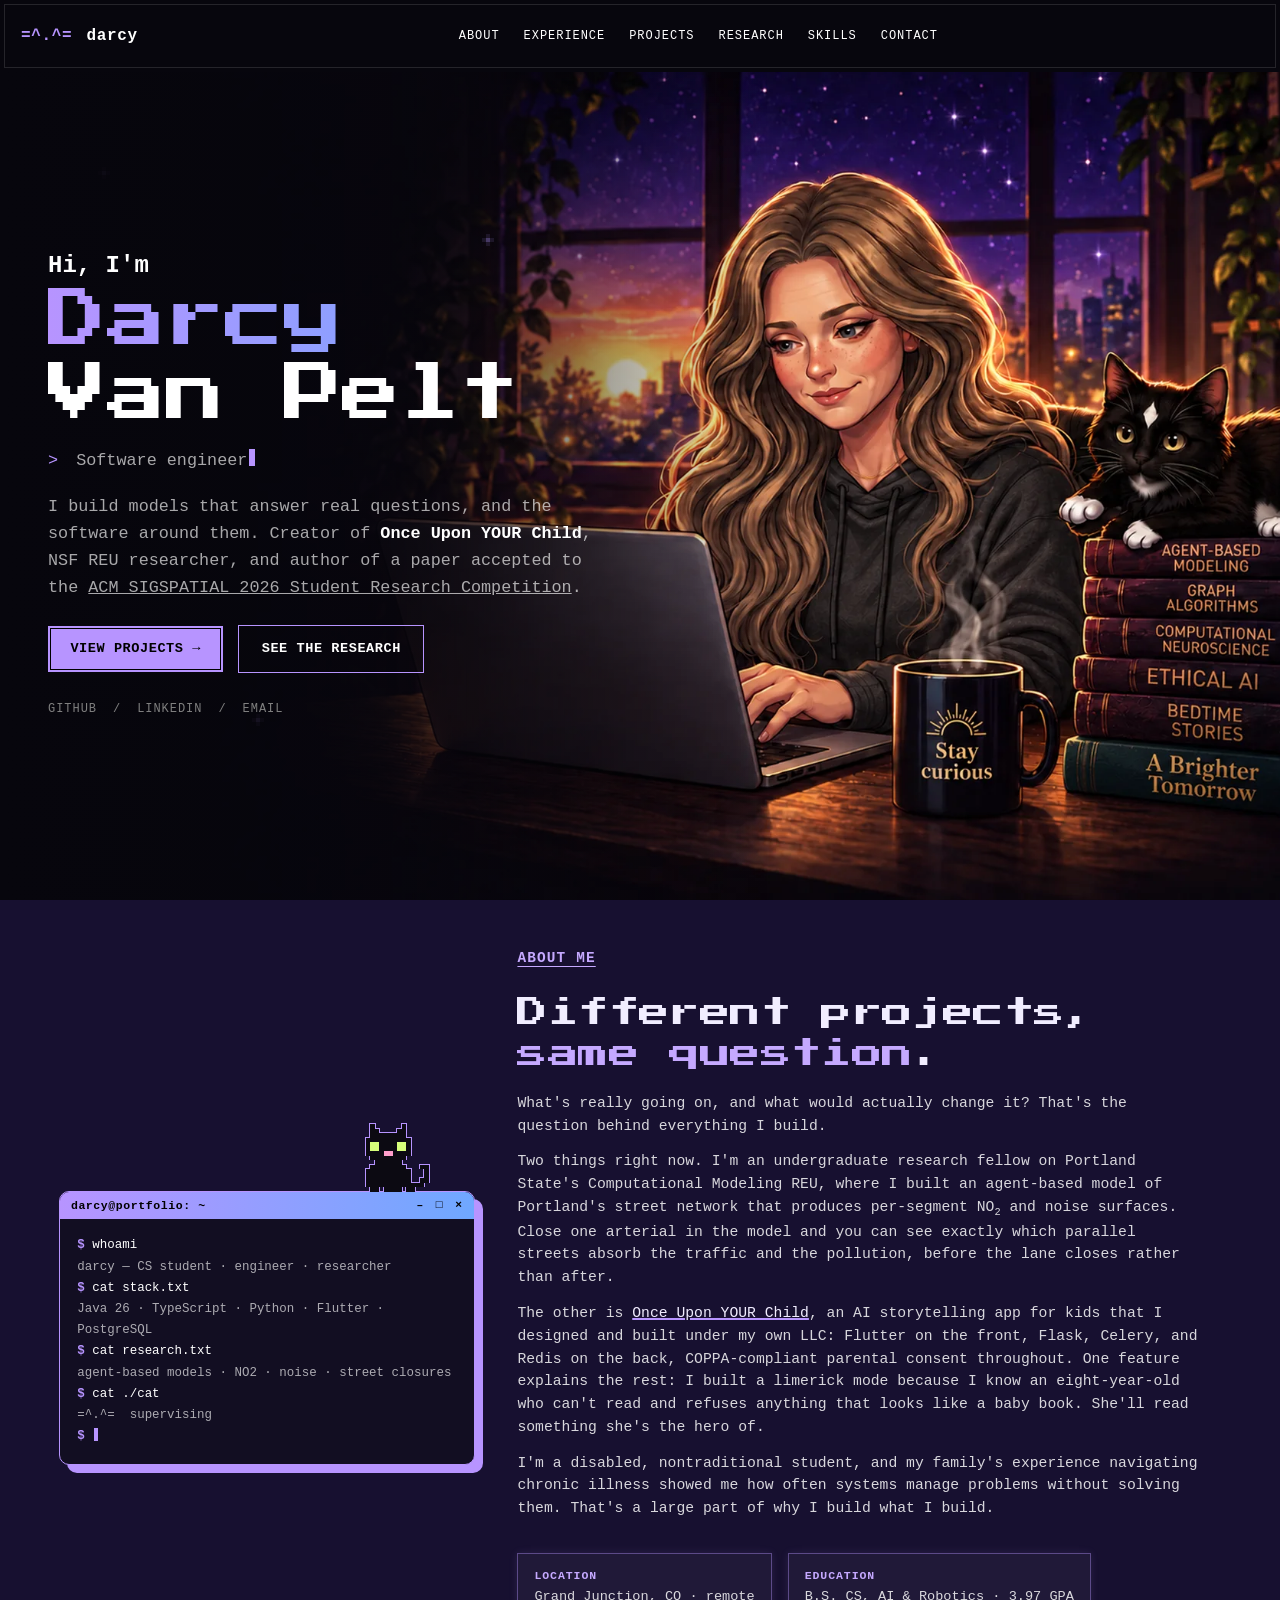
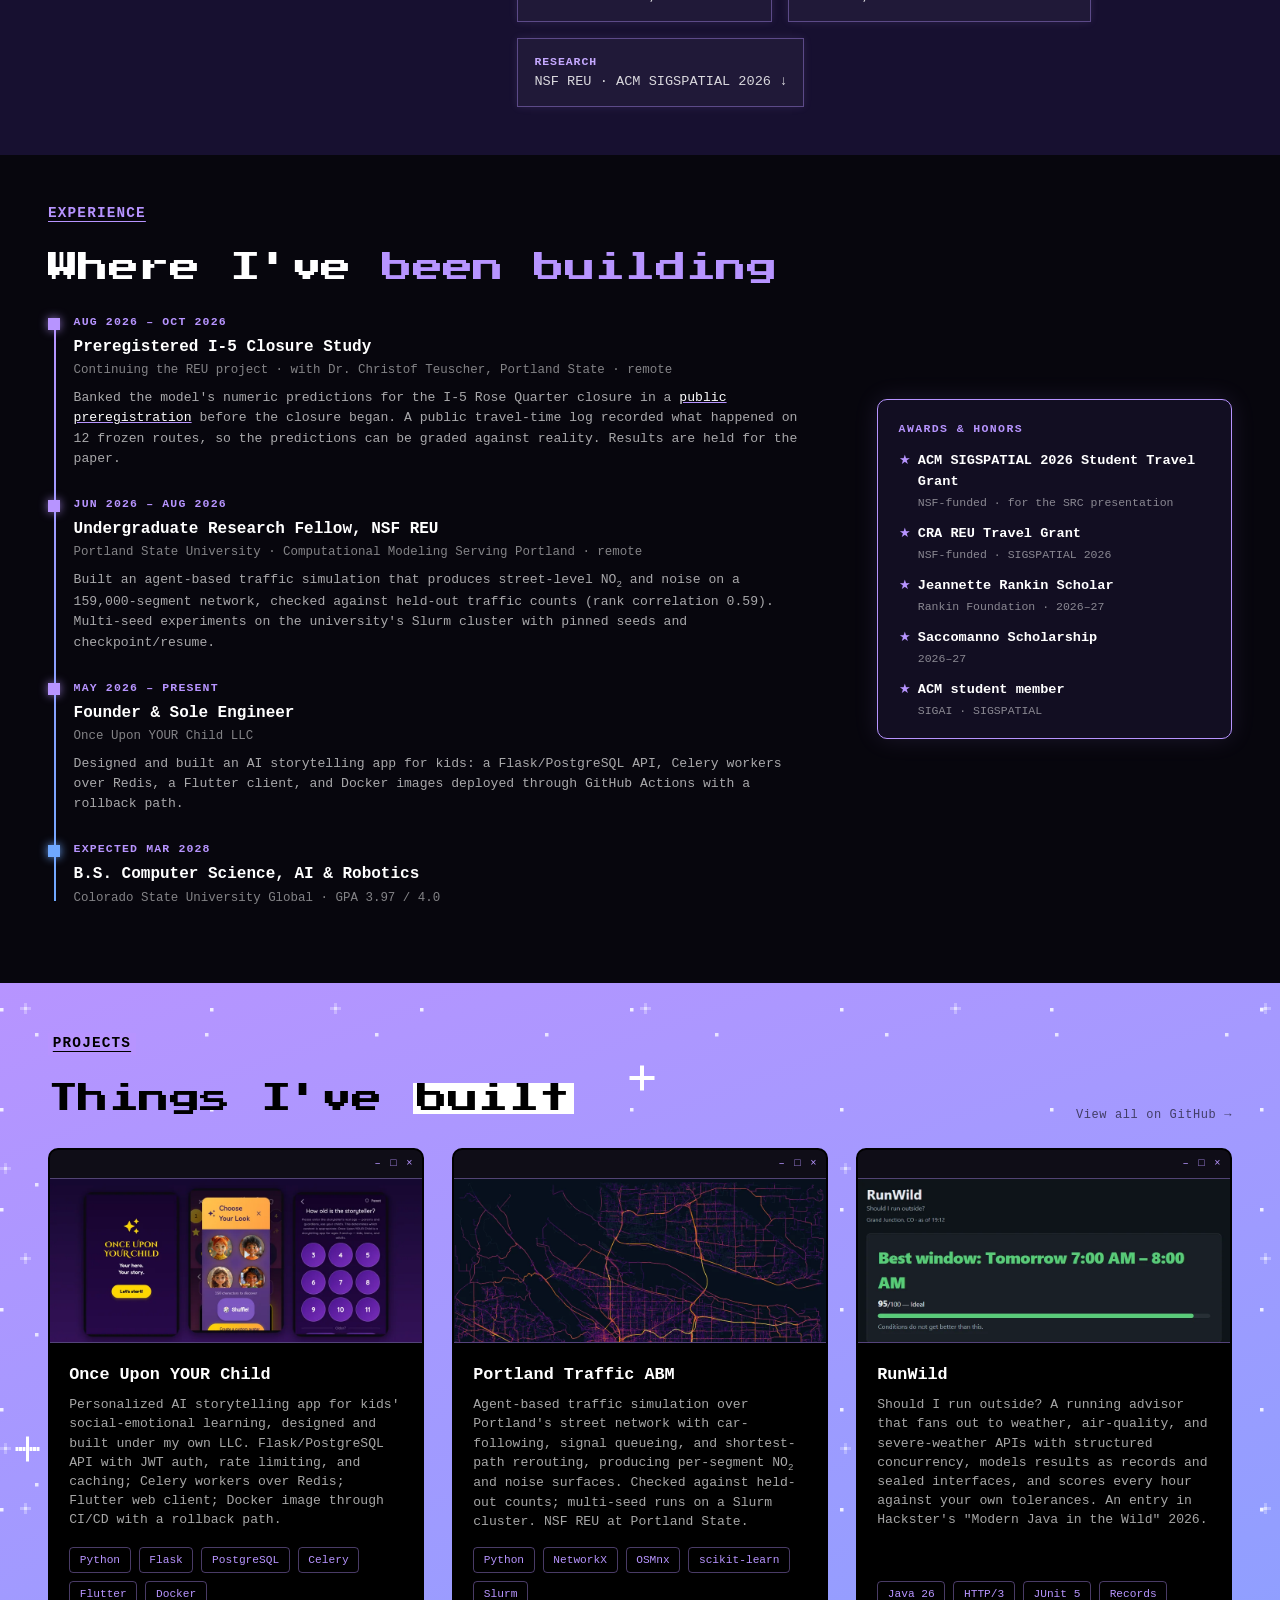
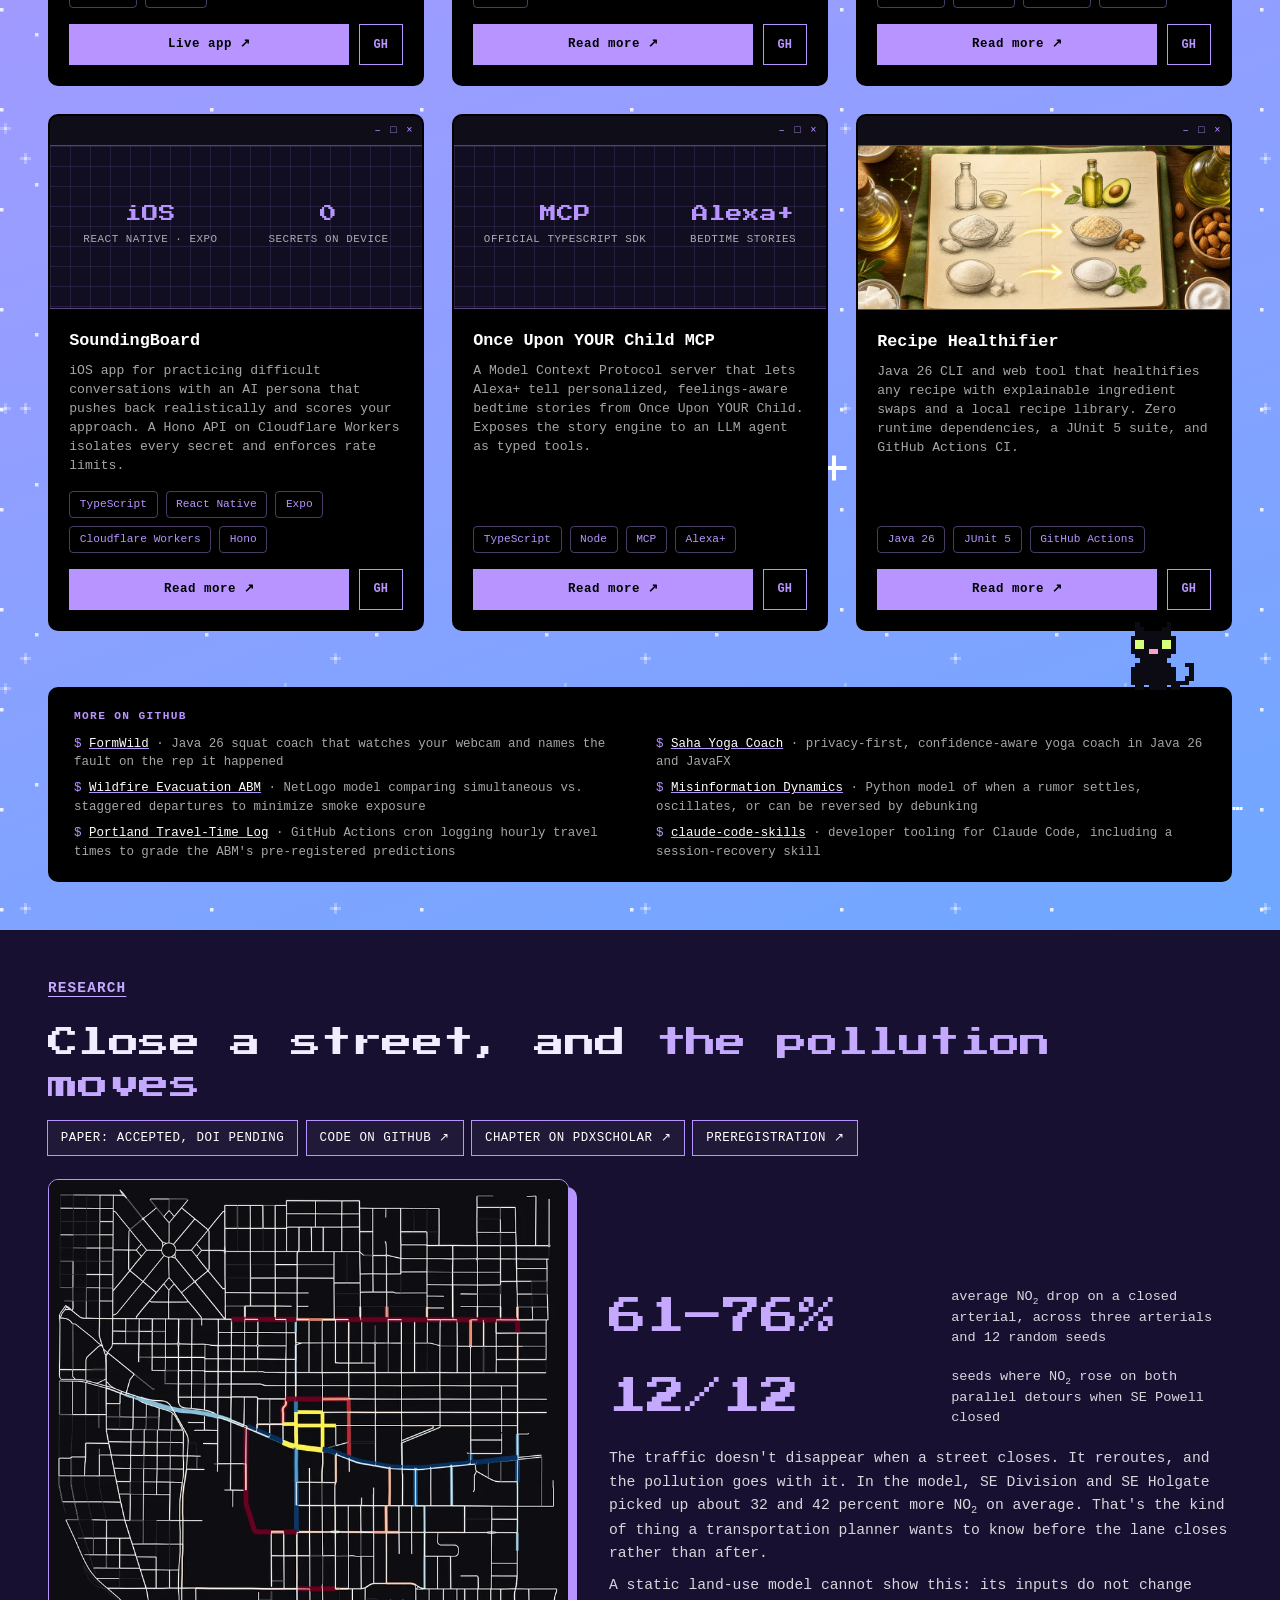
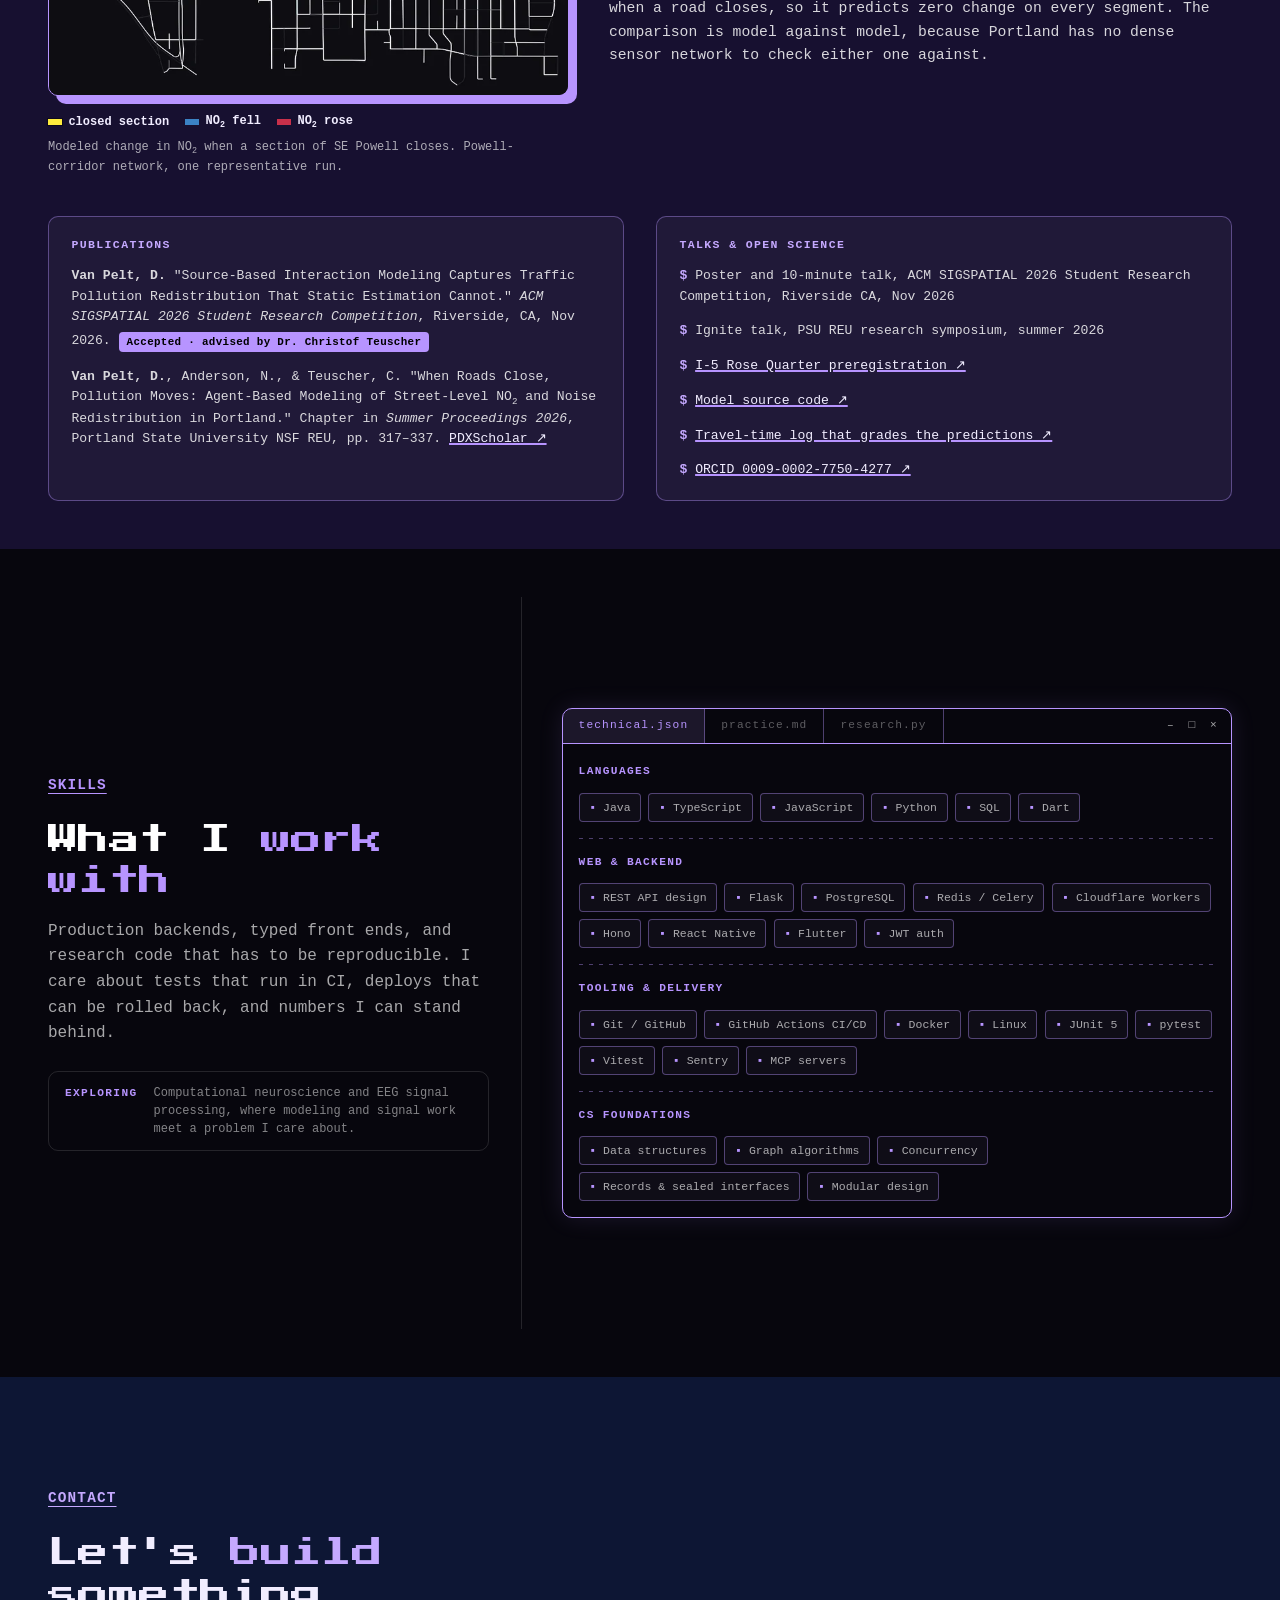
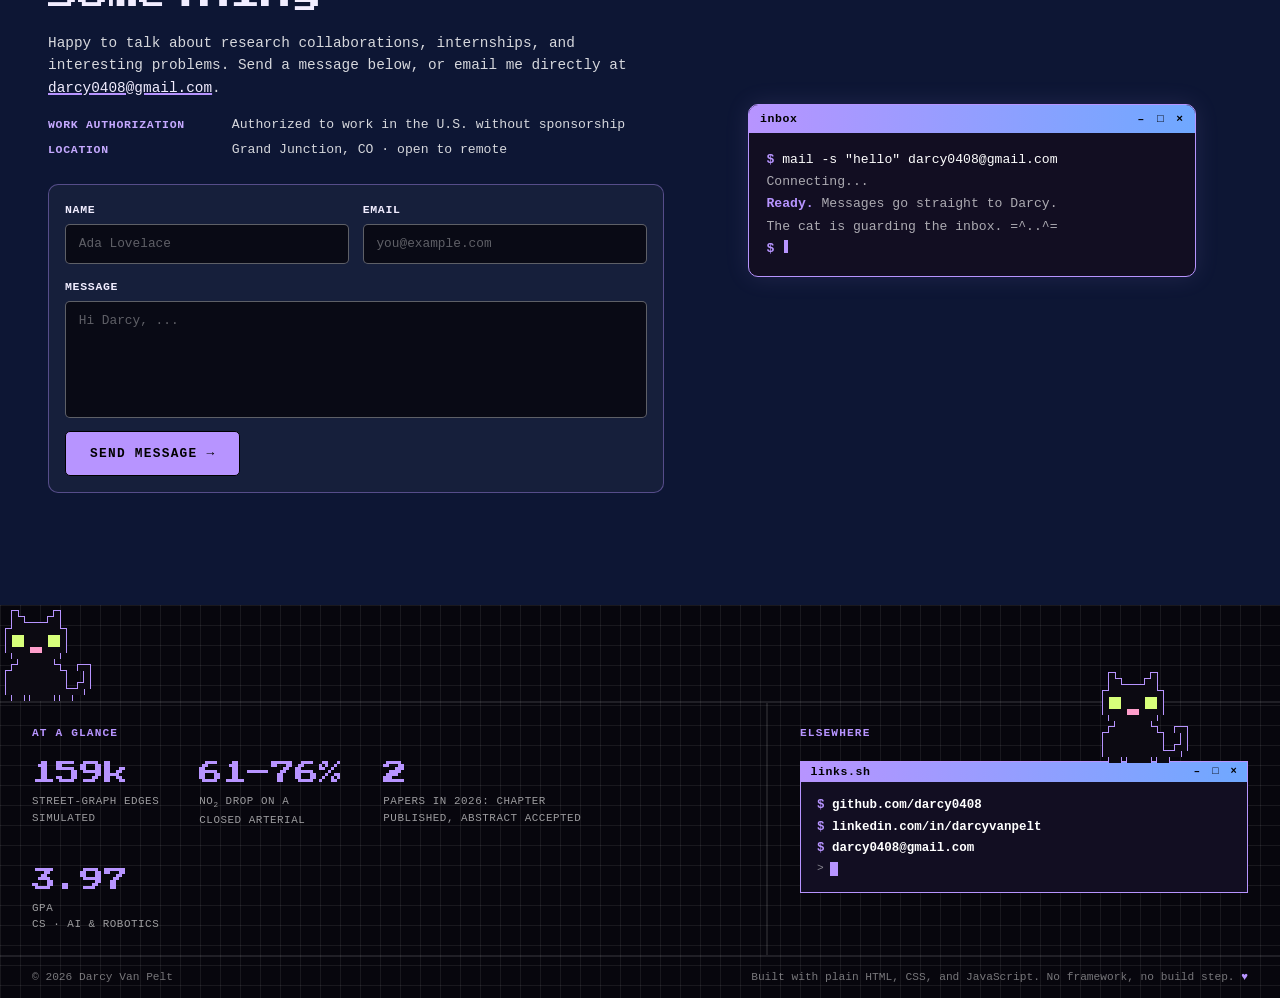
==== index.html @ a6e08e2a "Portfolio site: toned-down portfolio plus SIGSPATIAL landing page Two pages, one deploy. The main pa" ====
<!doctype html>
<html lang="en">
<head>
  <meta charset="utf-8" />
  <meta name="viewport" content="width=device-width, initial-scale=1" />
  <title>Darcy Van Pelt · Software Engineer &amp; CS Researcher</title>
  <meta name="description" content="Darcy Van Pelt, software engineer and CS researcher. Agent-based traffic modeling at Portland State, a storytelling app for kids, ACM SIGSPATIAL 2026 author. Java, TypeScript, Python." />
  <meta property="og:title" content="Darcy Van Pelt · Software Engineer &amp; CS Researcher" />
  <meta property="og:description" content="Software engineer and CS researcher. I build models that answer real questions, and the software around them." />
  <meta property="og:type" content="website" />
  <!-- Link previews need absolute URLs. Update these four URLs if the site moves off darcy0408.github.io. -->
  <meta property="og:url" content="https://darcy0408.github.io/" />
  <meta property="og:image" content="https://darcy0408.github.io/assets/og-image.jpg" />
  <meta property="og:image:width" content="1200" />
  <meta property="og:image:height" content="630" />
  <meta property="og:image:alt" content="Illustration of Darcy Van Pelt at a desk with a laptop, coffee, books and a cat, beside the text: Software engineer and CS researcher" />
  <meta name="twitter:card" content="summary_large_image" />
  <meta name="twitter:title" content="Darcy Van Pelt · Software Engineer &amp; CS Researcher" />
  <meta name="twitter:description" content="Software engineer and CS researcher. I build models that answer real questions, and the software around them." />
  <meta name="twitter:image" content="https://darcy0408.github.io/assets/og-image.jpg" />
  <!-- Reachable by link only: search engines are told not to list this page. The /sigspatial/ page is the one meant to be found. -->
  <meta name="robots" content="noindex" />
  <link rel="canonical" href="https://darcy0408.github.io/" />
  <link rel="icon" href="assets/favicon.svg" type="image/svg+xml" />
  <link rel="preconnect" href="https://fonts.googleapis.com" />
  <link rel="preconnect" href="https://fonts.gstatic.com" crossorigin />
  <link href="https://fonts.googleapis.com/css2?family=Press+Start+2P&display=swap" rel="stylesheet" />
  <link rel="stylesheet" href="styles.css?v=2026-10-18" />
</head>
<body>
  <a class="skip-link" href="#about">Skip to content</a>

  <!-- ===================== NAVBAR ===================== -->
  <header class="site-navbar">
    <div class="navbar-inner">
      <a class="navbar-logo" href="#top" aria-label="Home"><span class="logo-cat" aria-hidden="true">=^.^=</span> darcy</a>

      <nav class="navbar-links" aria-label="Primary">
        <a class="nav-link" href="#about">About</a>
        <a class="nav-link" href="#experience">Experience</a>
        <a class="nav-link" href="#projects">Projects</a>
        <a class="nav-link" href="#research">Research</a>
        <a class="nav-link" href="#skills">Skills</a>
        <a class="nav-link" href="#contact">Contact</a>
      </nav>

      <div class="resume-and-menu">
        <button class="mobile-menu-button" type="button" aria-expanded="false" aria-controls="mobile-menu" aria-label="Open menu">☰</button>
      </div>
    </div>

    <nav class="mobile-navbar-menu" id="mobile-menu" hidden aria-label="Mobile">
      <a class="mobile-nav-link" href="#about">&gt; About</a>
      <a class="mobile-nav-link" href="#experience">&gt; Experience</a>
      <a class="mobile-nav-link" href="#projects">&gt; Projects</a>
      <a class="mobile-nav-link" href="#research">&gt; Research</a>
      <a class="mobile-nav-link" href="#skills">&gt; Skills</a>
      <a class="mobile-nav-link" href="#contact">&gt; Contact</a>
    </nav>
  </header>

  <main id="top">

    <!-- ===================== HERO ===================== -->
    <section class="page-section hero-section split" id="home">
      <!-- Full-bleed desk illustration. The left third of the picture is dark on purpose: the text sits there. -->
      <picture class="hero-bg" aria-hidden="true">
        <source srcset="assets/hero-desk.webp" type="image/webp" />
        <img src="assets/hero-desk.jpg" width="1920" height="1081" fetchpriority="high" alt="" />
      </picture>
      <div class="hero-shade" aria-hidden="true"></div>
      <div class="pixel-star pixel-star--a" aria-hidden="true"></div>
      <div class="pixel-star pixel-star--b" aria-hidden="true"></div>
      <div class="pixel-star pixel-star--c" aria-hidden="true"></div>
      <div class="hero-text center-column">
        <p class="hero-eyebrow">Hi, I'm</p>
        <h1 class="hero-heading">
          <span class="hero-heading-first">Darcy</span>
          <span class="hero-heading-last">Van Pelt</span>
        </h1>
        <p class="hero-role" aria-live="polite">
          <span class="hero-role-prefix">&gt;</span>
          <span class="typed" data-words='["Software engineer","CS researcher","Java · TypeScript · Python"]'>Software engineer</span><span class="typing-cursor" aria-hidden="true"></span>
        </p>
        <p class="hero-description">
          I build models that answer real questions, and the software around them.
          Creator of <strong>Once Upon YOUR Child</strong>, NSF REU researcher, and
          author of a paper accepted to the <a href="#research">ACM SIGSPATIAL 2026 Student Research Competition</a>.
        </p>
        <div class="hero-actions">
          <a class="hero-button hero-button-primary" href="#projects">View projects →</a>
          <a class="hero-button hero-button-secondary" href="#research">See the research</a>
        </div>
        <div class="hero-socials">
          <a href="https://github.com/darcy0408" target="_blank" rel="noopener">GitHub</a>
          <span aria-hidden="true">/</span>
          <a href="https://www.linkedin.com/in/darcyvanpelt" target="_blank" rel="noopener">LinkedIn</a>
          <span aria-hidden="true">/</span>
          <a href="mailto:darcy0408@gmail.com">Email</a>
        </div>
      </div>

    </section>

    <!-- ===================== ABOUT ===================== -->
    <section class="page-section about-section split section-pad" id="about">
      <div class="about-image center-box reveal" aria-hidden="true">
        <div class="cat-perch">
          <span class="pixel-cat" data-cat></span>
          <div class="terminal about-terminal">
            <div class="terminal-titlebar"><span>darcy@portfolio: ~</span><span class="terminal-controls">– □ ×</span></div>
            <pre class="terminal-body"><span class="t-prompt">$</span> whoami
<span class="t-out">darcy — CS student · engineer · researcher</span>
<span class="t-prompt">$</span> cat stack.txt
<span class="t-out">Java 26 · TypeScript · Python · Flutter · PostgreSQL</span>
<span class="t-prompt">$</span> cat research.txt
<span class="t-out">agent-based models · NO2 · noise · street closures</span>
<span class="t-prompt">$</span> cat ./cat
<span class="t-out">=^.^=  supervising</span>
<span class="t-prompt">$</span> <span class="typing-cursor"></span></pre>
          </div>
        </div>
      </div>

      <div class="about-text center-column">
        <p class="section-label reveal">About me</p>
        <h2 class="section-heading reveal">Different projects, <span>same question</span>.</h2>
        <div class="about-description reveal">
          <p>
            What's really going on, and what would actually change it? That's the question
            behind everything I build.
          </p>
          <p>
            Two things right now. I'm an undergraduate research fellow on Portland State's
            Computational Modeling REU, where I built an agent-based model of Portland's street
            network that produces per-segment NO<sub>2</sub> and noise surfaces. Close one arterial in the
            model and you can see exactly which parallel streets absorb the traffic and the
            pollution, before the lane closes rather than after.
          </p>
          <p>
            The other is <a href="https://onceuponyourchild.app" target="_blank" rel="noopener">Once Upon YOUR Child</a>,
            an AI storytelling app for kids that I designed and built under my own LLC:
            Flutter on the front, Flask, Celery, and Redis on the back, COPPA-compliant parental
            consent throughout. One feature explains the rest: I built a limerick mode because I
            know an eight-year-old who can't read and refuses anything that looks like a baby book.
            She'll read something she's the hero of.
          </p>
          <p>
            I'm a disabled, nontraditional student, and my family's experience navigating chronic
            illness showed me how often systems manage problems without solving them. That's a
            large part of why I build what I build.
          </p>
        </div>

        <div class="about-details reveal">
          <div class="about-detail-card">
            <span>Location</span>
            <strong>Grand Junction, CO · remote</strong>
          </div>
          <div class="about-detail-card">
            <span>Education</span>
            <strong>B.S. CS, AI &amp; Robotics · 3.97 GPA</strong>
          </div>
          <a class="about-detail-card about-detail-link" href="#research">
            <span>Research</span>
            <strong>NSF REU · ACM SIGSPATIAL 2026 ↓</strong>
          </a>
        </div>
      </div>
    </section>

    <!-- ===================== EXPERIENCE ===================== -->
    <section class="page-section experience-section split section-pad" id="experience">
      <div class="experience-main">
        <p class="section-label reveal">Experience</p>
        <h2 class="section-heading reveal">Where I've <span>been building</span></h2>

        <ol class="timeline clean-list">
          <li class="timeline-item reveal">
            <p class="timeline-date">Aug 2026 – Oct 2026</p>
            <h3 class="timeline-role">Preregistered I-5 Closure Study</h3>
            <p class="timeline-org">Continuing the REU project · with Dr. Christof Teuscher, Portland State · remote</p>
            <p class="timeline-desc">
              Banked the model's numeric predictions for the I-5 Rose Quarter closure in a
              <a href="https://darcy0408.github.io/portland-traffic-abm/rosequarter/" target="_blank" rel="noopener">public preregistration</a>
              before the closure began. A public travel-time log recorded what happened on 12 frozen routes,
              so the predictions can be graded against reality. Results are held for the paper.
            </p>
          </li>
          <li class="timeline-item reveal">
            <p class="timeline-date">Jun 2026 – Aug 2026</p>
            <h3 class="timeline-role">Undergraduate Research Fellow, NSF REU</h3>
            <p class="timeline-org">Portland State University · Computational Modeling Serving Portland · remote</p>
            <p class="timeline-desc">
              Built an agent-based traffic simulation that produces street-level NO<sub>2</sub> and noise on a
              159,000-segment network, checked against held-out traffic counts (rank correlation 0.59). Multi-seed experiments on
              the university's Slurm cluster with pinned seeds and checkpoint/resume.
            </p>
          </li>
          <li class="timeline-item reveal">
            <p class="timeline-date">May 2026 – Present</p>
            <h3 class="timeline-role">Founder &amp; Sole Engineer</h3>
            <p class="timeline-org">Once Upon YOUR Child LLC</p>
            <p class="timeline-desc">
              Designed and built an AI storytelling app for kids: a Flask/PostgreSQL API, Celery workers
              over Redis, a Flutter client, and Docker images deployed through GitHub Actions with a
              rollback path.
            </p>
          </li>
          <li class="timeline-item timeline-item--edu reveal">
            <p class="timeline-date">Expected Mar 2028</p>
            <h3 class="timeline-role">B.S. Computer Science, AI &amp; Robotics</h3>
            <p class="timeline-org">Colorado State University Global · GPA 3.97 / 4.0</p>
          </li>
        </ol>
      </div>

      <aside class="experience-side">
        <div class="awards-card reveal">
          <p class="awards-label">Awards &amp; honors</p>
          <ul class="awards-list clean-list">
            <li><b>ACM SIGSPATIAL 2026 Student Travel Grant</b><span>NSF-funded · for the SRC presentation</span></li>
            <li><b>CRA REU Travel Grant</b><span>NSF-funded · SIGSPATIAL 2026</span></li>
            <li><b>Jeannette Rankin Scholar</b><span>Rankin Foundation · 2026–27</span></li>
            <li><b>Saccomanno Scholarship</b><span>2026–27</span></li>
            <li><b>ACM student member</b><span>SIGAI · SIGSPATIAL</span></li>
          </ul>
        </div>
      </aside>
    </section>

    <!-- ===================== PROJECTS ===================== -->
    <section class="page-section projects-section section-pad" id="projects">
      <div class="big-pixel-star big-pixel-star--one"></div>
      <div class="big-pixel-star big-pixel-star--two"></div>
      <div class="big-pixel-star big-pixel-star--three"></div>
      <div class="big-pixel-star big-pixel-star--four"></div>

      <div class="projects-header">
        <div>
          <p class="section-label projects-label reveal">Projects</p>
          <h2 class="section-heading reveal">Things I've <span>built</span></h2>
        </div>
        <a class="projects-view-all reveal" href="https://github.com/darcy0408?tab=repositories" target="_blank" rel="noopener">View all on GitHub →</a>
      </div>

      <div class="projects-grid">

        <article class="project-card reveal">
          <div class="project-card-window"><span>–</span><span>□</span><span>×</span></div>
          <div class="project-card-image project-card-image--shot">
            <img src="assets/projects/ouyc.webp" width="960" height="420" loading="lazy"
                 alt="Three screens from Once Upon YOUR Child: the title screen, a character picker, and an age picker" />
          </div>
          <div class="project-card-body">
            <h3 class="project-card-title">Once Upon YOUR Child</h3>
            <p class="project-card-description">
              Personalized AI storytelling app for kids' social-emotional learning, designed and built
              under my own LLC. Flask/PostgreSQL API with JWT auth, rate limiting, and caching; Celery workers over Redis;
              Flutter web client; Docker image through CI/CD with a rollback path.
            </p>
            <ul class="project-card-stack clean-list">
              <li class="project-card-pill">Python</li><li class="project-card-pill">Flask</li><li class="project-card-pill">PostgreSQL</li><li class="project-card-pill">Celery</li><li class="project-card-pill">Flutter</li><li class="project-card-pill">Docker</li>
            </ul>
            <div class="project-card-actions">
              <a class="project-card-demo" href="https://onceuponyourchild.app" target="_blank" rel="noopener">Live app ↗</a>
              <a class="project-card-github" href="https://github.com/darcy0408/once-upon-your-child" target="_blank" rel="noopener" aria-label="GH: Once Upon YOUR Child on GitHub">GH</a>
            </div>
          </div>
        </article>

        <article class="project-card reveal">
          <div class="project-card-window"><span>–</span><span>□</span><span>×</span></div>
          <div class="project-card-image project-card-image--shot">
            <img src="assets/projects/traffic-abm.webp" width="960" height="420" loading="lazy"
                 alt="Map of modeled NO2 across the Portland metro street network, brightest along freeways and arterials" />
          </div>
          <div class="project-card-body">
            <h3 class="project-card-title">Portland Traffic ABM</h3>
            <p class="project-card-description">
              Agent-based traffic simulation over Portland's street network with car-following, signal queueing, and
              shortest-path rerouting, producing per-segment NO<sub>2</sub> and noise surfaces. Checked against held-out counts;
              multi-seed runs on a Slurm cluster. NSF REU at Portland State.
            </p>
            <ul class="project-card-stack clean-list">
              <li class="project-card-pill">Python</li><li class="project-card-pill">NetworkX</li><li class="project-card-pill">OSMnx</li><li class="project-card-pill">scikit-learn</li><li class="project-card-pill">Slurm</li>
            </ul>
            <div class="project-card-actions">
              <a class="project-card-demo" href="https://github.com/darcy0408/portland-traffic-abm#readme" target="_blank" rel="noopener">Read more ↗</a>
              <a class="project-card-github" href="https://github.com/darcy0408/portland-traffic-abm" target="_blank" rel="noopener" aria-label="GH: Portland Traffic ABM on GitHub">GH</a>
            </div>
          </div>
        </article>

        <article class="project-card reveal">
          <div class="project-card-window"><span>–</span><span>□</span><span>×</span></div>
          <div class="project-card-image project-card-image--shot">
            <img src="assets/projects/runwild.webp" width="960" height="420" loading="lazy"
                 alt="RunWild dashboard recommending the best window to run tomorrow, scored 95 out of 100" />
          </div>
          <div class="project-card-body">
            <h3 class="project-card-title">RunWild</h3>
            <p class="project-card-description">
              Should I run outside? A running advisor that fans out to weather, air-quality, and severe-weather APIs
              with structured concurrency, models results as records and sealed interfaces, and scores every hour
              against your own tolerances. An entry in Hackster's "Modern Java in the Wild" 2026.
            </p>
            <ul class="project-card-stack clean-list">
              <li class="project-card-pill">Java 26</li><li class="project-card-pill">HTTP/3</li><li class="project-card-pill">JUnit 5</li><li class="project-card-pill">Records</li>
            </ul>
            <div class="project-card-actions">
              <a class="project-card-demo" href="https://github.com/darcy0408/runwild-java26#readme" target="_blank" rel="noopener">Read more ↗</a>
              <a class="project-card-github" href="https://github.com/darcy0408/runwild-java26" target="_blank" rel="noopener" aria-label="GH: RunWild on GitHub">GH</a>
            </div>
          </div>
        </article>

        <article class="project-card reveal">
          <div class="project-card-window"><span>–</span><span>□</span><span>×</span></div>
          <div class="project-card-image">
            <div class="project-stat"><b>iOS</b><span>React Native · Expo</span></div>
            <div class="project-stat"><b>0</b><span>secrets on device</span></div>
          </div>
          <div class="project-card-body">
            <h3 class="project-card-title">SoundingBoard</h3>
            <p class="project-card-description">
              iOS app for practicing difficult conversations with an AI persona that pushes back realistically and
              scores your approach. A Hono API on Cloudflare Workers isolates every secret and enforces rate limits.
            </p>
            <ul class="project-card-stack clean-list">
              <li class="project-card-pill">TypeScript</li><li class="project-card-pill">React Native</li><li class="project-card-pill">Expo</li><li class="project-card-pill">Cloudflare Workers</li><li class="project-card-pill">Hono</li>
            </ul>
            <div class="project-card-actions">
              <a class="project-card-demo" href="https://github.com/darcy0408/soundingboard#readme" target="_blank" rel="noopener">Read more ↗</a>
              <a class="project-card-github" href="https://github.com/darcy0408/soundingboard" target="_blank" rel="noopener" aria-label="GH: SoundingBoard on GitHub">GH</a>
            </div>
          </div>
        </article>

        <article class="project-card reveal">
          <div class="project-card-window"><span>–</span><span>□</span><span>×</span></div>
          <div class="project-card-image">
            <div class="project-stat"><b>MCP</b><span>official TypeScript SDK</span></div>
            <div class="project-stat"><b>Alexa+</b><span>bedtime stories</span></div>
          </div>
          <div class="project-card-body">
            <h3 class="project-card-title">Once Upon YOUR Child MCP</h3>
            <p class="project-card-description">
              A Model Context Protocol server that lets Alexa+ tell personalized, feelings-aware bedtime stories
              from Once Upon YOUR Child. Exposes the story engine to an LLM agent as typed tools.
            </p>
            <ul class="project-card-stack clean-list">
              <li class="project-card-pill">TypeScript</li><li class="project-card-pill">Node</li><li class="project-card-pill">MCP</li><li class="project-card-pill">Alexa+</li>
            </ul>
            <div class="project-card-actions">
              <a class="project-card-demo" href="https://github.com/darcy0408/once-upon-your-child-mcp#readme" target="_blank" rel="noopener">Read more ↗</a>
              <a class="project-card-github" href="https://github.com/darcy0408/once-upon-your-child-mcp" target="_blank" rel="noopener" aria-label="GH: Once Upon YOUR Child MCP on GitHub">GH</a>
            </div>
          </div>
        </article>

        <article class="project-card reveal">
          <div class="project-card-window"><span>–</span><span>□</span><span>×</span></div>
          <div class="project-card-image project-card-image--shot">
            <img src="assets/projects/recipe-healthifier.webp" width="960" height="420" loading="lazy"
                 alt="Illustration of a recipe notebook with arrows swapping ingredients for healthier ones" />
          </div>
          <div class="project-card-body">
            <h3 class="project-card-title">Recipe Healthifier</h3>
            <p class="project-card-description">
              Java 26 CLI and web tool that healthifies any recipe with explainable ingredient swaps and a local
              recipe library. Zero runtime dependencies, a JUnit 5 suite, and GitHub Actions CI.
            </p>
            <ul class="project-card-stack clean-list">
              <li class="project-card-pill">Java 26</li><li class="project-card-pill">JUnit 5</li><li class="project-card-pill">GitHub Actions</li>
            </ul>
            <div class="project-card-actions">
              <a class="project-card-demo" href="https://github.com/darcy0408/java-recipe-healthifier#readme" target="_blank" rel="noopener">Read more ↗</a>
              <a class="project-card-github" href="https://github.com/darcy0408/java-recipe-healthifier" target="_blank" rel="noopener" aria-label="GH: Recipe Healthifier on GitHub">GH</a>
            </div>
          </div>
        </article>

      </div>

      <div class="projects-more reveal">
        <span class="pixel-cat pixel-cat--more" data-cat aria-hidden="true"></span>
        <p class="projects-more-label">More on GitHub</p>
        <ul class="projects-more-list clean-list">
          <li><a href="https://github.com/darcy0408/formwild" target="_blank" rel="noopener">FormWild</a> · Java 26 squat coach that watches your webcam and names the fault on the rep it happened</li>
          <li><a href="https://github.com/darcy0408/saha-yoga-coach" target="_blank" rel="noopener">Saha Yoga Coach</a> · privacy-first, confidence-aware yoga coach in Java 26 and JavaFX</li>
          <li><a href="https://github.com/darcy0408/wildfire-evacuation-abm" target="_blank" rel="noopener">Wildfire Evacuation ABM</a> · NetLogo model comparing simultaneous vs. staggered departures to minimize smoke exposure</li>
          <li><a href="https://github.com/darcy0408/misinformation-dynamics-model" target="_blank" rel="noopener">Misinformation Dynamics</a> · Python model of when a rumor settles, oscillates, or can be reversed by debunking</li>
          <li><a href="https://github.com/darcy0408/portland-traveltime-log" target="_blank" rel="noopener">Portland Travel-Time Log</a> · GitHub Actions cron logging hourly travel times to grade the ABM's pre-registered predictions</li>
          <li><a href="https://github.com/darcy0408/claude-code-skills" target="_blank" rel="noopener">claude-code-skills</a> · developer tooling for Claude Code, including a session-recovery skill</li>
        </ul>
      </div>
    </section>

    <!-- ===================== RESEARCH ===================== -->
    <section class="page-section research-section section-pad" id="research">
      <p class="section-label reveal">Research</p>
      <h2 class="section-heading reveal">Close a street, and <span>the pollution moves</span></h2>
      <nav class="research-links reveal" aria-label="Research links">
        <a href="#publications">Paper: accepted, DOI pending</a>
        <a href="https://github.com/darcy0408/portland-traffic-abm" target="_blank" rel="noopener">Code on GitHub ↗</a>
        <a href="https://pdxscholar.library.pdx.edu/altreu_projects/19/" target="_blank" rel="noopener">Chapter on PDXScholar ↗</a>
        <a href="https://darcy0408.github.io/portland-traffic-abm/rosequarter/" target="_blank" rel="noopener">Preregistration ↗</a>
      </nav>

      <div class="finding split">
        <figure class="finding-figure reveal">
          <img src="assets/closure-diff.webp" width="820" height="814" loading="lazy"
               alt="Street map of southeast Portland. The closed section of SE Powell is yellow. Powell is blue where its NO2 fell. Parallel streets to the north and south are red where their NO2 rose." />
          <figcaption>
            <span class="legend"><i class="swatch swatch--closed"></i>closed section</span>
            <span class="legend"><i class="swatch swatch--down"></i><span>NO<sub>2</sub> fell</span></span>
            <span class="legend"><i class="swatch swatch--up"></i><span>NO<sub>2</sub> rose</span></span>
            <span class="finding-caption">Modeled change in NO<sub>2</sub> when a section of SE Powell closes. Powell-corridor network, one representative run.</span>
          </figcaption>
        </figure>

        <div class="finding-text">
          <p class="finding-stat reveal"><b>61–76%</b><span>average NO<sub>2</sub> drop on a closed arterial, across three arterials and 12 random seeds</span></p>
          <p class="finding-stat reveal"><b>12/12</b><span>seeds where NO<sub>2</sub> rose on both parallel detours when SE Powell closed</span></p>
          <p class="finding-body reveal">
            The traffic doesn't disappear when a street closes. It reroutes, and the pollution goes with it.
            In the model, SE Division and SE Holgate picked up about 32 and 42 percent more NO<sub>2</sub> on
            average. That's the kind of thing a transportation planner wants to know before the lane closes
            rather than after.
          </p>
          <p class="finding-body reveal">
            A static land-use model cannot show this: its inputs do not change when a road closes, so it
            predicts zero change on every segment. The comparison is model against model, because Portland
            has no dense sensor network to check either one against.
          </p>
        </div>
      </div>

      <div class="pubs split" id="publications">
        <div class="pubs-col reveal">
          <p class="pubs-label">Publications</p>
          <ol class="pubs-list clean-list">
            <li>
              <b>Van Pelt, D.</b> "Source-Based Interaction Modeling Captures Traffic Pollution Redistribution That
              Static Estimation Cannot." <i>ACM SIGSPATIAL 2026 Student Research Competition</i>, Riverside, CA,
              Nov 2026. <span class="pub-tag">Accepted · advised by Dr. Christof Teuscher</span>
            </li>
            <li>
              <b>Van Pelt, D.</b>, Anderson, N., &amp; Teuscher, C. "When Roads Close, Pollution Moves: Agent-Based
              Modeling of Street-Level NO<sub>2</sub> and Noise Redistribution in Portland." Chapter in
              <i>Summer Proceedings 2026</i>, Portland State University NSF REU, pp. 317–337.
              <a href="https://pdxscholar.library.pdx.edu/altreu_projects/19/" target="_blank" rel="noopener">PDXScholar ↗</a>
            </li>
          </ol>
        </div>
        <div class="pubs-col reveal">
          <p class="pubs-label">Talks &amp; open science</p>
          <ul class="pubs-list pubs-links clean-list">
            <li>Poster and 10-minute talk, ACM SIGSPATIAL 2026 Student Research Competition, Riverside CA, Nov 2026</li>
            <li>Ignite talk, PSU REU research symposium, summer 2026</li>
            <li><a href="https://darcy0408.github.io/portland-traffic-abm/rosequarter/" target="_blank" rel="noopener">I-5 Rose Quarter preregistration ↗</a></li>
            <li><a href="https://github.com/darcy0408/portland-traffic-abm" target="_blank" rel="noopener">Model source code ↗</a></li>
            <li><a href="https://github.com/darcy0408/portland-traveltime-log" target="_blank" rel="noopener">Travel-time log that grades the predictions ↗</a></li>
            <li><a href="https://orcid.org/0009-0002-7750-4277" target="_blank" rel="noopener">ORCID 0009-0002-7750-4277 ↗</a></li>
          </ul>
        </div>
      </div>
    </section>

    <!-- ===================== SKILLS ===================== -->
    <section class="page-section skills-section split section-pad" id="skills">
      <div class="skills-left center-column">
        <p class="section-label reveal">Skills</p>
        <h2 class="section-heading reveal">What I <span>work with</span></h2>
        <p class="skills-description reveal">
          Production backends, typed front ends, and research code that has to be reproducible.
          I care about tests that run in CI, deploys that can be rolled back, and numbers I can
          stand behind.
        </p>
        <div class="skills-exploring reveal">
          <span>Exploring</span>
          <p>Computational neuroscience and EEG signal processing, where modeling and signal work meet a problem I care about.</p>
        </div>
      </div>

      <div class="skills-right center-column">
        <div class="skills-window reveal">
          <div class="skills-window-titlebar">
            <div class="skills-window-tabs" role="tablist" aria-label="Skill categories">
              <button class="skills-tab" role="tab" id="tab-tech" aria-controls="panel-tech" aria-selected="true" data-active="true">technical.json</button>
              <button class="skills-tab" role="tab" id="tab-practice" aria-controls="panel-practice" aria-selected="false" data-active="false">practice.md</button>
              <button class="skills-tab" role="tab" id="tab-research" aria-controls="panel-research" aria-selected="false" data-active="false">research.py</button>
            </div>
            <div class="skills-window-controls" aria-hidden="true">– □ ×</div>
          </div>

          <div class="skills-window-body">
            <div class="skills-panel" id="panel-tech" role="tabpanel" aria-labelledby="tab-tech">
              <div class="skills-category">
                <p class="skills-category-label">Languages</p>
                <ul class="skills-pills clean-list">
                  <li>Java</li><li>TypeScript</li><li>JavaScript</li><li>Python</li><li>SQL</li><li>Dart</li>
                </ul>
              </div>
              <div class="skills-category">
                <p class="skills-category-label">Web &amp; backend</p>
                <ul class="skills-pills clean-list">
                  <li>REST API design</li><li>Flask</li><li>PostgreSQL</li><li>Redis / Celery</li><li>Cloudflare Workers</li><li>Hono</li><li>React Native</li><li>Flutter</li><li>JWT auth</li>
                </ul>
              </div>
              <div class="skills-category">
                <p class="skills-category-label">Tooling &amp; delivery</p>
                <ul class="skills-pills clean-list">
                  <li>Git / GitHub</li><li>GitHub Actions CI/CD</li><li>Docker</li><li>Linux</li><li>JUnit 5</li><li>pytest</li><li>Vitest</li><li>Sentry</li><li>MCP servers</li>
                </ul>
              </div>
              <div class="skills-category">
                <p class="skills-category-label">CS foundations</p>
                <ul class="skills-pills clean-list">
                  <li>Data structures</li><li>Graph algorithms</li><li>Concurrency</li><li>Records &amp; sealed interfaces</li><li>Modular design</li>
                </ul>
              </div>
            </div>

            <div class="skills-panel" id="panel-practice" role="tabpanel" aria-labelledby="tab-practice" hidden>
              <div class="skills-soft-item">
                <div class="skills-icon" aria-hidden="true">⇄</div>
                <div class="skills-soft-content">
                  <h3>Small changes, reviewed</h3>
                  <p>Every change starts as a tracked ticket, goes through a pull request, and deploys with a rollback path.</p>
                </div>
              </div>
              <div class="skills-soft-item">
                <div class="skills-icon" aria-hidden="true">✓</div>
                <div class="skills-soft-content">
                  <h3>Own reliability</h3>
                  <p>Tracing, health endpoints, queue-backlog alerts, backups to object storage, and an automated restore drill that checks row counts.</p>
                </div>
              </div>
              <div class="skills-soft-item">
                <div class="skills-icon" aria-hidden="true">◎</div>
                <div class="skills-soft-content">
                  <h3>Product, not just code</h3>
                  <p>A market-validation study, a rebrand after finding naming collisions, and copy rewritten to clear state statutes and App Store guidelines.</p>
                </div>
              </div>
              <div class="skills-soft-item">
                <div class="skills-icon" aria-hidden="true">✎</div>
                <div class="skills-soft-content">
                  <h3>Write it down</h3>
                  <p>A SIGSPATIAL paper, an REU proceedings chapter, Ignite talk at the PSU research symposium, and READMEs that explain the one rule the structure enforces.</p>
                </div>
              </div>
            </div>

            <div class="skills-panel" id="panel-research" role="tabpanel" aria-labelledby="tab-research" hidden>
              <div class="skills-category">
                <p class="skills-category-label">Modeling &amp; simulation</p>
                <ul class="skills-pills clean-list">
                  <li>Agent-based models</li><li>NetworkX / OSMnx</li><li>NetLogo</li><li>Shortest-path routing</li><li>Random walks</li>
                </ul>
              </div>
              <div class="skills-category">
                <p class="skills-category-label">Data &amp; ML</p>
                <ul class="skills-pills clean-list">
                  <li>NumPy</li><li>scikit-learn</li><li>Random forests</li><li>Feedforward nets (SGD)</li><li>Validation against held-out data</li>
                </ul>
              </div>
              <div class="skills-category">
                <p class="skills-category-label">Compute</p>
                <ul class="skills-pills clean-list">
                  <li>Slurm clusters</li><li>Checkpoint / resume</li><li>Multi-seed experiments</li><li>CI test benches</li>
                </ul>
              </div>
            </div>
          </div>
        </div>
      </div>
    </section>

    <!-- ===================== CONTACT ===================== -->
    <section class="page-section contact-section split section-pad" id="contact">
      <div class="contact-left center-column">
        <p class="section-label reveal">Contact</p>
        <h2 class="section-heading reveal">Let's <span>build</span> something</h2>
        <p class="contact-blurb reveal">
          Happy to talk about research collaborations, internships, and interesting problems.
          Send a message below, or email me directly at
          <a href="mailto:darcy0408@gmail.com">darcy0408@gmail.com</a>.
        </p>
        <ul class="contact-facts clean-list reveal">
          <li><b>Work authorization</b> Authorized to work in the U.S. without sponsorship</li>
          <li><b>Location</b> Grand Junction, CO · open to remote</li>
        </ul>

        <!-- To deliver messages to your inbox, create a free form at formspree.io and paste its endpoint
             (https://formspree.io/f/xxxxxxx) into data-endpoint. Left empty, the form opens the visitor's mail app. -->
        <form class="contact-form reveal" id="contact-form" data-endpoint="" novalidate>
          <div class="contact-field-row">
            <div class="contact-field">
              <label for="cf-name">NAME</label>
              <input id="cf-name" name="name" type="text" placeholder="Ada Lovelace" autocomplete="name" required />
            </div>
            <div class="contact-field">
              <label for="cf-email">EMAIL</label>
              <input id="cf-email" name="email" type="email" placeholder="you@example.com" autocomplete="email" required />
            </div>
          </div>
          <div class="contact-field">
            <label for="cf-message">MESSAGE</label>
            <textarea id="cf-message" name="message" rows="5" placeholder="Hi Darcy, ..." required></textarea>
          </div>
          <p class="contact-status" id="contact-status" hidden></p>
          <button class="contact-submit" type="submit">SEND MESSAGE →</button>
        </form>
      </div>

      <div class="contact-right center-box reveal" aria-hidden="true">
        <div class="terminal contact-terminal">
          <div class="terminal-titlebar"><span>inbox</span><span class="terminal-controls">– □ ×</span></div>
          <pre class="terminal-body"><span class="t-prompt">$</span> mail -s "hello" darcy0408@gmail.com
<span class="t-out">Connecting...</span>
<span class="t-ok">Ready.</span> <span class="t-out">Messages go straight to Darcy.</span>
<span class="t-out">The cat is guarding the inbox. =^..^=</span>
<span class="t-prompt">$</span> <span class="typing-cursor"></span></pre>
        </div>
      </div>
    </section>
  </main>

  <!-- ===================== FOOTER ===================== -->
  <footer class="footer-root">
    <div class="footer-grid-bg" aria-hidden="true"></div>
    <div class="cat-walk" aria-hidden="true"><span class="pixel-cat pixel-cat--walker" data-cat></span></div>
    <div class="footer-inner">
      <div class="footer-stats-col">
        <p class="footer-section-label">At a glance</p>
        <div class="footer-stats">
          <div class="footer-stat"><span class="footer-stat-value">159k</span><span class="footer-stat-label">street-graph edges
simulated</span></div>
          <div class="footer-stat"><span class="footer-stat-value">61–76%</span><span class="footer-stat-label">NO<sub>2</sub> drop on a
closed arterial</span></div>
          <div class="footer-stat"><span class="footer-stat-value">2</span><span class="footer-stat-label">papers in 2026: chapter
published, abstract accepted</span></div>
          <div class="footer-stat"><span class="footer-stat-value">3.97</span><span class="footer-stat-label">GPA
CS · AI &amp; Robotics</span></div>
        </div>
      </div>
      <div class="footer-contact-col">
        <p class="footer-section-label">Elsewhere</p>
        <div class="footer-terminal cat-perch">
          <span class="pixel-cat pixel-cat--footer" data-cat aria-hidden="true"></span>
          <div class="footer-terminal-titlebar"><span>links.sh</span><span class="footer-terminal-controls">– □ ×</span></div>
          <div class="footer-terminal-body">
            <p><span class="t-prompt">$</span> <a class="footer-terminal-cta" href="https://github.com/darcy0408" target="_blank" rel="noopener">github.com/darcy0408</a></p>
            <p><span class="t-prompt">$</span> <a class="footer-terminal-cta" href="https://www.linkedin.com/in/darcyvanpelt" target="_blank" rel="noopener">linkedin.com/in/darcyvanpelt</a></p>
            <p><span class="t-prompt">$</span> <a class="footer-terminal-cta" href="mailto:darcy0408@gmail.com">darcy0408@gmail.com</a></p>
            <p class="footer-terminal-prompt"><span>&gt;</span><span class="footer-terminal-cursor"></span></p>
          </div>
        </div>
      </div>
    </div>
    <div class="footer-bottom">
      <p>© <span id="year">2026</span> Darcy Van Pelt</p>
      <p>Built with plain HTML, CSS, and JavaScript. No framework, no build step. <span class="footer-heart">♥</span></p>
    </div>
  </footer>

  <script src="script.js?v=2026-10-18" defer></script>
</body>
</html>
---- styles.css ----
/* ==========================================================================
   Darcy Van Pelt — portfolio
   Retro terminal / pixel look. One accent color drives the whole theme:
   change --primary below and everything follows.
   ========================================================================== */

:root {
  --primary: #b794ff;              /* cosmic purple (matches the portrait's eyes). Try #8fb4ff for all-blue */
  --secondary: #6fa8ff;            /* nebula blue, used in gradients */
  --primary-soft: color-mix(in srgb, var(--primary) 30%, transparent);
  --primary-faint: color-mix(in srgb, var(--primary) 12%, transparent);
  --primary-glow: color-mix(in srgb, var(--primary) 75%, transparent);
  --primary-line: color-mix(in srgb, var(--primary) 40%, transparent);
  --primary-ink: color-mix(in srgb, var(--primary) 80%, #fff);    /* lilac for labels on the tinted dark panels */
  --gradient: linear-gradient(90deg, var(--primary), var(--secondary));

  --bg: #07060d;
  --panel: #0f0d17;
  --panel-dark: #120e22;
  --text: #fff;
  --muted: #ffffffa6;
  --line: #ffffff1f;

  --about-bg: #171030;                /* deep violet panel (About, Research) */
  --contact-bg: #0d1634;              /* deep navy panel (Contact) */
  --ink: #f1edff;                     /* text on the tinted panels */
  --card: #ffffff0a;                  /* card fill on tinted panels */

  --cat-body: #0c0a12;
  --cat-eye: #d7ff7a;              /* the portrait cat's yellow-green eyes */
  --cat-nose: #ff9ecb;

  --navbar-height: 72px;
  --page-height: calc(100vh - var(--navbar-height));
  --section-pad: 3rem 3rem;
  --section-pad-mobile: 2.5rem 1rem;
  --dash: repeating-linear-gradient(to right, var(--primary-line) 0 4px, transparent 4px 10px);

  --font-body: "Courier New", Courier, monospace;
  --font-pixel: "Press Start 2P", "Courier New", Courier, monospace;
}

/* ---------- base ---------- */
* { box-sizing: border-box; }
html { scroll-behavior: smooth; font-family: var(--font-body); max-width: 100%; }
html, body { margin: 0; width: 100%; }
body { background: var(--bg); color: var(--text); overflow-x: hidden; line-height: 1.5; }
a { color: inherit; }
sub { font-size: .7em; }
.clean-list { margin: 0; padding: 0; list-style: none; }
.split { display: flex; }
.center-column { display: flex; flex-direction: column; justify-content: center; }
.center-box { display: flex; justify-content: center; align-items: center; }

.skip-link {
  position: absolute; left: -999px; top: 0; z-index: 100;
  background: var(--primary); color: #000; padding: .5rem 1rem; font-weight: 700;
}
.skip-link:focus { left: .5rem; top: .5rem; }

.page-section { width: 100%; min-height: var(--page-height); scroll-margin-top: var(--navbar-height); }
.section-pad { padding: var(--section-pad); }

.section-label {
  color: var(--primary); text-transform: uppercase; letter-spacing: .08em;
  text-decoration: underline; text-underline-offset: .25rem;
  margin: 0; font-size: .9rem; font-weight: 800;
}
.section-heading {
  font: clamp(1rem, 2.4vw, 2.6rem) / 1.35 var(--font-pixel);
  letter-spacing: -.02em; margin: 1.4rem 0 .3rem;
}
.section-heading span { color: var(--primary); }

/* ---------- reusable terminal window ---------- */
.terminal {
  border: 1px solid var(--primary); border-radius: 10px; overflow: hidden;
  background: var(--panel-dark); box-shadow: 0 0 24px var(--primary-faint);
  font-size: .82rem; line-height: 1.7; width: 100%;
}
.terminal-titlebar {
  display: flex; justify-content: space-between; align-items: center;
  background: var(--gradient); color: #000; padding: .25rem .7rem;
  font-size: .72rem; font-weight: 700; letter-spacing: .05em;
}
.terminal-controls { font-size: .7rem; word-spacing: .3rem; white-space: nowrap; }
.terminal-body { margin: 0; padding: 1rem 1.1rem; white-space: pre-wrap; color: var(--text); font-family: inherit; }
.t-prompt { color: var(--primary); font-weight: 700; }
.t-out { color: var(--muted); }
.t-ok { color: var(--primary); font-weight: 700; }

.typing-cursor {
  display: inline-block; width: .55ch; height: 1em; margin-left: 2px;
  background: var(--primary); vertical-align: -.1em;
  animation: cursor-blink .8s step-end infinite;
}
@keyframes cursor-blink { 50.01%, to { opacity: 0; } }

/* ---------- navbar ---------- */
.site-navbar {
  position: sticky; top: 0; z-index: 10; width: 100%; height: var(--navbar-height);
  background: var(--bg); padding: .25rem;
}
.navbar-inner {
  display: flex; justify-content: space-between; align-items: center;
  width: 100%; height: 100%; padding: 0 1rem; border: 1px solid var(--line);
}
.navbar-logo { color: var(--text); text-decoration: none; font-weight: 700; letter-spacing: .04em; white-space: nowrap; }
.logo-cat { color: var(--primary); margin-right: .25rem; }
.navbar-logo:hover { color: var(--primary); }
.navbar-links { display: flex; align-items: center; gap: 1.5rem; }
.nav-link {
  position: relative; color: var(--text); text-decoration: none;
  text-transform: uppercase; letter-spacing: .08em; font-size: .75rem;
}
.nav-link:hover { color: var(--primary); }
.nav-link.active { color: var(--primary); text-shadow: 0 0 8px var(--primary); }
.nav-link.active::after {
  content: ""; position: absolute; left: 0; top: calc(100% + .35rem);
  width: 100%; height: 2px; background: var(--primary); box-shadow: 0 0 8px var(--primary);
}
.resume-and-menu { display: flex; align-items: center; gap: .4rem; }
.resume-button {
  background: var(--primary); color: #000; border: 0; cursor: pointer;
  text-transform: uppercase; font-family: inherit; font-size: .8rem; font-weight: 700;
  padding: .5rem 1.5rem;
}
.resume-button:hover { box-shadow: 0 0 8px var(--primary); }
.mobile-menu-button { display: none; }
.mobile-navbar-menu { display: none; }
.mobile-navbar-menu[hidden] { display: none; }

/* ---------- hero ---------- */
.hero-section { position: relative; overflow: hidden; background: var(--bg); color: var(--text); min-height: min(92vh, 56.3vw); }
/* the illustration fills the section; its subject sits right of centre so the dark left side stays free for text */
.hero-bg { position: absolute; inset: 0; z-index: 0; display: block; }
.hero-bg img { width: 100%; height: 100%; object-fit: cover; object-position: 64% center; display: block; }
.js .hero-bg img { animation: hero-drift 24s ease-in-out infinite alternate; transform-origin: 70% 60%; }
@keyframes hero-drift { from { transform: scale(1); } to { transform: scale(1.04); } }
/* soft fade from the page background into the picture so the headline always has contrast */
.hero-shade {
  position: absolute; inset: 0; z-index: 1;
  background: linear-gradient(90deg, var(--bg) 0%, color-mix(in srgb, var(--bg) 88%, transparent) 30%, color-mix(in srgb, var(--bg) 40%, transparent) 46%, transparent 60%);
}
.hero-text { position: relative; z-index: 2; width: min(50%, 42rem); min-height: var(--page-height); padding: 2rem 2rem 2rem 3rem; }
.hero-eyebrow { margin: 0; font-size: 1.5rem; font-weight: 600; line-height: 1; }
.hero-heading { margin: 0; font: 400 clamp(2.25rem, 5vw, 4.5rem) / 1.15 var(--font-pixel); }
.hero-heading span { display: block; transform: scaleX(.92); transform-origin: 0; }
.hero-heading-first {
  margin-top: .4rem; color: var(--primary);
  background: var(--gradient); -webkit-background-clip: text; background-clip: text; -webkit-text-fill-color: transparent;
}
.hero-heading-last { color: var(--text); }
.hero-role { margin: 1rem 0 0; font-size: 1.05rem; color: var(--muted); min-height: 1.6em; }
.hero-role-prefix { color: var(--primary); margin-right: .5rem; }
.hero-description { max-width: 34rem; margin: 1.25rem 0 1rem; font-size: 1.05rem; line-height: 1.6; color: var(--muted); }
.hero-description strong { color: var(--text); }
.hero-actions { display: flex; flex-wrap: wrap; gap: 1rem; margin-top: .5rem; }
.hero-button {
  display: inline-flex; justify-content: center; align-items: center; gap: .5rem;
  min-width: 10rem; padding: .8rem 1.4rem; font-size: .85rem; text-decoration: none;
  text-transform: uppercase; letter-spacing: .04em; font-weight: 700;
}
.hero-button-primary { background: var(--primary); color: #000; outline: 1px solid #000; outline-offset: -3px; }
.hero-button-secondary { color: var(--text); outline: 1px solid var(--primary); }
.hero-button:hover { box-shadow: 0 0 10px var(--primary-glow); }
.hero-socials {
  display: flex; align-items: center; gap: 1rem; margin-top: 1.75rem;
  color: gray; text-transform: uppercase; letter-spacing: .08em; font-size: .75rem;
}
.hero-socials a { color: gray; text-decoration: none; }
.hero-socials a:hover { color: var(--primary); }


/* small twinkling pixel stars (hero) */
.pixel-star {
  position: absolute; width: 4px; height: 4px; background: var(--primary);
  box-shadow: -4px 0 0 var(--primary-soft), 4px 0 0 var(--primary-soft), 0 -4px 0 var(--primary-soft), 0 4px 0 var(--primary-soft);
  animation: star-pulse 2.2s steps(4, end) infinite;
}
.pixel-star--a { top: 12%; left: 8%; }
.pixel-star--b { top: 78%; left: 20%; animation-delay: .7s; }
.pixel-star--c { top: 20%; left: 38%; animation-delay: 1.3s; }
@keyframes star-pulse { 0%, 100% { opacity: .6; transform: scale(.7); } 50% { opacity: 1; transform: scale(1.3); } }

/* research quick links: paper, code, chapter, preregistration in one row under the heading */
.research-links { display: flex; flex-wrap: wrap; gap: .6rem; margin: 1rem 0 1.5rem; }
.research-links a {
  display: inline-block; padding: .45rem .8rem; font-size: .78rem; letter-spacing: .04em; text-transform: uppercase;
  color: var(--text); text-decoration: none; outline: 1px solid var(--primary); background: var(--card);
}
.research-links a:hover { background: var(--primary); color: #000; }

/* ---------- about ---------- */
.about-section { background: var(--about-bg); color: var(--ink); gap: 2rem; }
.about-image { width: 38%; }
.about-text { width: 62%; padding-right: 2rem; }
.about-description { margin: .75rem 0 0; font-size: .92rem; line-height: 1.55; }
.about-description p { margin: 0 0 .8rem; }
.about-description a { color: var(--ink); text-decoration-color: var(--primary); text-decoration-thickness: 2px; }
.about-terminal { max-width: 26rem; font-size: .78rem; box-shadow: 8px 8px 0 var(--primary); }

/* ---------- pixel cats ----------
   The sprite is injected by script.js into every [data-cat] element.
   .cat-perch lets a cat sit on the top edge of whatever box it wraps. */
.cat-perch { position: relative; width: 100%; display: flex; flex-direction: column; align-items: center; }
.footer-terminal.cat-perch { display: block; }
.pixel-cat { display: block; width: 72px; height: 68px; line-height: 0; }
.pixel-cat svg { width: 100%; height: 100%; display: block; shape-rendering: crispEdges; overflow: visible; }
.cat-perch > .pixel-cat { position: absolute; bottom: 100%; right: 12%; margin-bottom: -1px; }
.pixel-cat--more { position: absolute; top: -67px; right: 2rem; }
.pixel-cat--footer {
  right: 1.25rem; width: 96px; height: 90px;
  filter: drop-shadow(1px 0 0 var(--primary)) drop-shadow(-1px 0 0 var(--primary)) drop-shadow(0 -1px 0 var(--primary));
}
.cat-eye { animation: cat-blink 5s steps(1, end) infinite; transform-box: fill-box; transform-origin: center; }
.pixel-cat--more .cat-eye { animation-delay: 1.7s; }
.pixel-cat--footer .cat-eye { animation-delay: 3.1s; }
@keyframes cat-blink { 0%, 94% { transform: scaleY(1); } 95%, 98% { transform: scaleY(.25); } }
.cat-tail { animation: cat-tail 3s ease-in-out infinite; transform-box: fill-box; transform-origin: 0% 100%; }
@keyframes cat-tail { 0%, 100% { transform: rotate(0deg); } 50% { transform: rotate(-12deg); } }
.cat-walk { position: relative; z-index: 1; height: 96px; overflow: hidden; }
.pixel-cat--walker {
  position: absolute; bottom: 0; left: 0; width: 96px; height: 90px;
  filter: drop-shadow(1px 0 0 var(--primary)) drop-shadow(-1px 0 0 var(--primary)) drop-shadow(0 -1px 0 var(--primary));
  animation: cat-walk 34s linear infinite;
}
.pixel-cat--walker svg { animation: cat-bob .55s steps(2, end) infinite; }
.cat-walk:hover .pixel-cat--walker, .cat-walk:hover .pixel-cat--walker svg { animation-play-state: paused; }
@keyframes cat-walk { from { transform: translateX(-110px) scaleX(-1); } to { transform: translateX(calc(100vw + 20px)) scaleX(-1); } }
@keyframes cat-bob { 0%, 100% { transform: translateY(0); } 50% { transform: translateY(-3px); } }
@media (prefers-reduced-motion: reduce) {
  .pixel-cat--walker { animation: none; left: auto; right: 2rem; transform: scaleX(-1); }
  .pixel-cat--walker svg, .js .hero-bg img { animation: none; }
}
.about-details { display: flex; flex-wrap: wrap; gap: 1rem; margin-top: 1.25rem; }
.about-detail-card {
  min-width: 11rem; display: flex; flex-direction: column; gap: .15rem;
  border: 1px solid var(--primary-line); padding: .85rem 1rem; color: inherit; text-decoration: none;
  box-shadow: 0 0 8px var(--primary-faint); background: var(--card);
}
.about-detail-card:hover { box-shadow: 0 0 8px var(--primary); }
.about-detail-card span { color: var(--primary-ink); text-transform: uppercase; letter-spacing: .08em; font-size: .72rem; font-weight: 800; }
.about-detail-card strong { font-size: .85rem; font-weight: 400; }

/* ---------- skills ---------- */
.skills-section { background: var(--bg); color: var(--text); }
.skills-left { width: 40%; border-right: 1px solid var(--line); padding-right: 2rem; }
.skills-right { flex: 1; padding-left: 2.5rem; }
.skills-description { margin: .75rem 0; line-height: 1.6; color: var(--muted); }
.skills-exploring {
  display: flex; align-items: baseline; gap: 1rem; margin-top: .75rem;
  border: 1px solid var(--line); border-radius: 10px; padding: .75rem 1rem;
}
.skills-exploring span { color: var(--primary); letter-spacing: .12em; text-transform: uppercase; font-size: .7rem; font-weight: 700; white-space: nowrap; }
.skills-exploring p { margin: 0; color: #ffffff80; font-size: .75rem; }

.skills-window { border: 1px solid var(--primary); border-radius: 10px; overflow: hidden; box-shadow: 0 0 24px var(--primary-faint); }
.skills-window-titlebar { display: flex; justify-content: space-between; border-bottom: 1px solid var(--primary); }
.skills-window-tabs { display: flex; }
.skills-tab {
  background: none; border: 0; border-right: 1px solid var(--primary-line);
  color: #ffffff59; font: inherit; font-size: .7rem; letter-spacing: .1em; cursor: pointer;
  padding: .55rem 1rem; transition: color .15s, background .15s;
}
.skills-tab:hover { color: #ffffffb3; }
.skills-tab[data-active="true"] { color: var(--primary); background: var(--primary-faint); }
.skills-tab:focus-visible { outline: 2px solid var(--primary); outline-offset: -2px; }
.skills-window-controls { display: flex; align-items: center; padding: 0 .9rem; color: var(--muted); font-size: .7rem; word-spacing: .5rem; white-space: nowrap; }
.skills-window-body { max-height: 60vh; overflow-y: auto; padding: .5rem 1rem 0; }
.skills-panel[hidden] { display: none; }
.skills-category { display: flex; flex-direction: column; gap: .3rem; padding: 1rem 0; background: var(--dash) left top / 100% 1px no-repeat; }
.skills-category:first-child { background: none; padding-top: .7rem; }
.skills-category-label, .skills-soft-content h3 {
  color: var(--primary); letter-spacing: .12em; text-transform: uppercase; margin: 0; font-size: .7rem; font-weight: 700;
}
.skills-pills { display: flex; flex-wrap: wrap; gap: .45rem; padding-top: .5rem; }
.skills-pills li {
  border: 1px solid var(--primary-line); border-radius: 4px; padding: .3rem .6rem;
  font-size: .72rem; color: var(--muted); background: var(--panel);
}
.skills-pills li::before { content: "▪ "; color: var(--primary); }
.skills-soft-item { display: flex; align-items: center; gap: .9rem; padding: .75rem 0; }
.skills-soft-item + .skills-soft-item { background: var(--dash) left top / 100% 1px no-repeat; }
.skills-icon {
  display: grid; place-items: center; width: 2.8rem; height: 2.8rem; flex-shrink: 0;
  background: var(--panel-dark); border: 1px solid var(--primary-line); border-radius: 6px; color: var(--primary); font-size: 1.1rem;
}
.skills-soft-content { flex: 1; }
.skills-soft-content p { margin: .2rem 0 0; color: #ffffff8c; font-size: .72rem; line-height: 1.5; }

/* ---------- projects ---------- */
.projects-section {
  position: relative; overflow: hidden; color: #140f22;
  background: linear-gradient(160deg, var(--primary) 0%, var(--secondary) 100%);
}
.projects-section > * { position: relative; z-index: 1; }
.projects-section::before, .projects-section::after, .big-pixel-star { position: absolute; z-index: 0; pointer-events: none; }
.projects-section::before, .projects-section::after { content: ""; inset: 0; }
.projects-section::before {
  opacity: .9; background-repeat: repeat; background-position: 0 25px, 35px 50px;
  background-image:
    url("data:image/svg+xml,%3Csvg xmlns='http://www.w3.org/2000/svg' width='210' height='100'%3E%3Crect width='3.5' height='3.5' fill='%23fff' fill-opacity='.95'/%3E%3C/svg%3E"),
    url("data:image/svg+xml,%3Csvg xmlns='http://www.w3.org/2000/svg' width='170' height='150'%3E%3Crect width='3.5' height='3.5' fill='%23fff' fill-opacity='.8'/%3E%3C/svg%3E");
}
.projects-section::after {
  opacity: .75; background-repeat: repeat; background-position: 20px 20px, 280px 180px;
  background-image:
    url("data:image/svg+xml,%3Csvg xmlns='http://www.w3.org/2000/svg' width='310' height='250' shape-rendering='crispEdges'%3E%3Crect x='3.5' y='0' width='3.5' height='3.5' fill='%23fff' fill-opacity='.38'/%3E%3Crect x='0' y='3.5' width='3.5' height='3.5' fill='%23fff' fill-opacity='.38'/%3E%3Crect x='3.5' y='3.5' width='3.5' height='3.5' fill='%23fff' fill-opacity='.9'/%3E%3Crect x='7' y='3.5' width='3.5' height='3.5' fill='%23fff' fill-opacity='.38'/%3E%3Crect x='3.5' y='7' width='3.5' height='3.5' fill='%23fff' fill-opacity='.38'/%3E%3C/svg%3E"),
    url("data:image/svg+xml,%3Csvg xmlns='http://www.w3.org/2000/svg' width='280' height='280' shape-rendering='crispEdges'%3E%3Crect x='3.5' y='0' width='3.5' height='3.5' fill='%23fff' fill-opacity='.32'/%3E%3Crect x='0' y='3.5' width='3.5' height='3.5' fill='%23fff' fill-opacity='.32'/%3E%3Crect x='3.5' y='3.5' width='3.5' height='3.5' fill='%23fff' fill-opacity='.9'/%3E%3Crect x='7' y='3.5' width='3.5' height='3.5' fill='%23fff' fill-opacity='.32'/%3E%3Crect x='3.5' y='7' width='3.5' height='3.5' fill='%23fff' fill-opacity='.32'/%3E%3C/svg%3E");
}
.big-pixel-star {
  --pixel: 3.5px; width: var(--pixel); height: var(--pixel); background: #fff; transform-origin: 50%;
  animation: big-pixel-star-pulse 2s steps(4, end) var(--pulse-delay, 0s) infinite;
  box-shadow:
    calc(var(--pixel) * -1) 0 0 #fff, var(--pixel) 0 0 #fff, 0 calc(var(--pixel) * -1) 0 #fff, 0 var(--pixel) 0 #fff,
    0 calc(var(--pixel) * -2) 0 #fff, 0 calc(var(--pixel) * -3) 0 #fff, 0 calc(var(--pixel) * 2) 0 #fff, 0 calc(var(--pixel) * 3) 0 #fff,
    calc(var(--pixel) * -2) 0 0 #fff, calc(var(--pixel) * -3) 0 0 #fff, calc(var(--pixel) * 2) 0 0 #fff, calc(var(--pixel) * 3) 0 0 #fff;
}
.big-pixel-star--one { --pulse-delay: 1s; top: 70%; left: 65%; }
.big-pixel-star--two { --pulse-delay: .5s; top: 30%; left: 2%; }
.big-pixel-star--three { --pulse-delay: .25s; top: 92%; left: 96%; }
.big-pixel-star--four { top: 6%; left: 50%; }
@keyframes big-pixel-star-pulse { 0%, to { opacity: .85; transform: scale(.5); } 45% { opacity: 1; transform: scale(1.28); } 70% { opacity: .95; transform: scale(1); } }

.projects-header { display: flex; justify-content: space-between; align-items: end; margin-bottom: 1.5rem; }
.projects-label { color: #000; background: var(--primary); padding: 0 .3rem; }
.projects-section .section-heading { color: #000; }
.projects-section .section-heading span { color: #000; background: #fff; padding: 0 .3rem; }
.projects-view-all { color: #00000099; text-decoration: none; letter-spacing: .05em; font-size: .75rem; transition: color .2s; }
.projects-view-all:hover { color: #000; }

.projects-grid { display: grid; grid-template-columns: repeat(3, 1fr); gap: 1.75rem; }
.project-card {
  display: flex; flex-direction: column; height: 100%; overflow: hidden;
  background: #000; color: var(--text); border: 2px solid #000; border-radius: 10px;
  transition: transform .2s, box-shadow .2s;
}
.project-card:hover { transform: translateY(-3px); box-shadow: 0 10px 0 #00000033; }
.project-card-window {
  display: flex; justify-content: flex-end; align-items: center; gap: .6rem;
  background: var(--panel); border-bottom: 1px solid var(--primary-line); padding: .4rem .6rem;
}
.project-card-window span { color: var(--primary); font-size: .65rem; }
.project-card-image {
  aspect-ratio: 16 / 7; background: var(--panel-dark); border-bottom: 1px solid var(--primary-line);
  display: flex; justify-content: space-around; align-items: center; gap: 1rem; padding: 1rem;
  background-image: linear-gradient(var(--primary-faint) 1px, transparent 1px), linear-gradient(90deg, var(--primary-faint) 1px, transparent 1px);
  background-size: 20px 20px;
}
.project-card-image img { width: 100%; height: 100%; object-fit: cover; }
.project-stat { display: flex; flex-direction: column; align-items: center; text-align: center; gap: .5rem; }
.project-stat b { font: 400 clamp(.85rem, 1.3vw, 1.2rem) / 1 var(--font-pixel); color: var(--primary); }
.project-stat span { font-size: .68rem; color: var(--muted); text-transform: uppercase; letter-spacing: .05em; }
.project-card-body { display: flex; flex-direction: column; flex: 1; padding: 1.2rem; }
.project-card-title { margin: 0 0 .5rem; color: var(--text); font-size: 1.05rem; }
.project-card-description { flex: 1; margin: 0 0 1rem; color: var(--muted); font-size: .82rem; line-height: 1.45; }
.project-card-stack { display: flex; flex-wrap: wrap; gap: .5rem; margin-bottom: 1rem; }
.project-card-pill { color: var(--primary); white-space: nowrap; border: 1px solid var(--primary-line); border-radius: 4px; padding: .25rem .6rem; font-size: .7rem; }
.project-card-actions { display: flex; gap: .6rem; }
.project-card-demo {
  flex: 1; display: flex; justify-content: center; align-items: center; gap: .5rem;
  background: var(--primary); color: #000; text-decoration: none; letter-spacing: .04em;
  padding: .7rem 1rem; font-size: .78rem; font-weight: 700; transition: opacity .2s;
}
.project-card-demo:hover { opacity: .85; }
.project-card-github {
  display: flex; justify-content: center; align-items: center; width: 44px; flex-shrink: 0;
  border: 1px solid var(--primary); color: var(--primary); text-decoration: none; font-size: .75rem; font-weight: 700;
  transition: background .2s, color .2s;
}
.project-card-github:hover { background: var(--primary); color: #000; }

.projects-more { position: relative; margin-top: 3.5rem; background: #000; color: var(--text); border-radius: 10px; padding: 1.2rem 1.5rem; border: 2px solid #000; }
.projects-more-label { margin: 0 0 .6rem; color: var(--primary); letter-spacing: .12em; text-transform: uppercase; font-size: .7rem; font-weight: 700; }
.projects-more-list { display: grid; grid-template-columns: repeat(2, 1fr); gap: .45rem 2rem; font-size: .78rem; color: var(--muted); }
.projects-more-list li::before { content: "$ "; color: var(--primary); }
.projects-more-list a { color: var(--text); text-decoration-color: var(--primary); }
.projects-more-list a:hover { color: var(--primary); }

/* ---------- contact ---------- */
.contact-section { background: var(--contact-bg); color: var(--ink); gap: 3rem; --field-muted: #ffffff59; }
.contact-left { width: 52%; }
.contact-right { flex: 1; }
.contact-terminal { max-width: 28rem; }
.contact-blurb { margin: .75rem 0 .5rem; font-size: .9rem; line-height: 1.55; }
.contact-blurb a { color: var(--ink); text-decoration-color: var(--primary); text-decoration-thickness: 2px; }
.contact-form { display: flex; flex-direction: column; gap: .85rem; margin-top: .5rem; padding: 1rem; border: 1px solid var(--primary-line); border-radius: 10px; background: var(--card); }
.contact-field-row { display: flex; gap: .85rem; }
.contact-field-row .contact-field { flex: 1; }
.contact-field { display: flex; flex-direction: column; gap: .35rem; }
.contact-field label { letter-spacing: .06em; font-size: .72rem; font-weight: 700; }
.contact-field input, .contact-field textarea {
  font: inherit; font-size: .8rem; padding: .6rem .8rem; border: 1px solid var(--field-muted); border-radius: 5px;
  background: #07060dcc; color: var(--text); outline: none; resize: none; transition: border-color .2s;
}
.contact-field :is(input, textarea)::placeholder { color: var(--field-muted); }
.contact-field :is(input, textarea):focus { border-color: var(--primary); box-shadow: 0 0 0 2px var(--primary-faint); }
.contact-field :is(input, textarea):user-invalid { border-color: #ff8a8a; }
.contact-submit {
  align-self: flex-start; background: var(--primary); color: #000; font: inherit; font-size: .8rem; font-weight: 800;
  letter-spacing: .1em; cursor: pointer; border: 1px solid #000; border-radius: 5px; padding: .75rem 1.5rem; transition: opacity .2s;
}
.contact-submit:hover { opacity: .85; }
.contact-status { margin: 0; padding: .5rem .75rem; border-radius: 4px; font-size: .78rem; }
.contact-status[hidden] { display: none; }
.contact-status--success { color: #8ff0b8; background: #00c8641a; border: 1px solid #00c8644d; }
.contact-status--error { color: #ffa3a3; background: #dc32321a; border: 1px solid #dc32324d; }

/* ---------- footer ---------- */
.footer-root { position: relative; overflow: hidden; background: var(--bg); color: var(--text); }
.footer-grid-bg {
  position: absolute; inset: 0; z-index: 0;
  background-image: linear-gradient(#ffffff12 1px, transparent 1px), linear-gradient(90deg, #ffffff12 1px, transparent 1px);
  background-size: 20px 20px;
}
.footer-inner { position: relative; z-index: 1; display: flex; align-items: stretch; border-block: 2px solid #ffffff1a; }
.footer-section-label { margin: 0 0 1.2rem; color: var(--primary); letter-spacing: .1em; text-transform: uppercase; font-size: .7rem; font-weight: 700; }
.footer-stats-col, .footer-contact-col { display: flex; flex-direction: column; padding: 1.4rem 2rem 1.4rem; }
.footer-stats-col { flex: 1; border-right: 2px solid #ffffff1a; }
.footer-contact-col { width: 40%; min-width: 22rem; }
.footer-stats { display: flex; flex-wrap: wrap; gap: 2.5rem; }
.footer-stat { display: flex; flex-direction: column; gap: .5rem; }
.footer-stat-value { font: clamp(1.1rem, 2.2vw, 1.5rem) / 1 var(--font-pixel); color: var(--primary); }
.footer-stat-label { color: #fff9; letter-spacing: .05em; text-transform: uppercase; white-space: pre-line; font-size: .68rem; line-height: 1.5; }
.footer-terminal { border: 1px solid var(--primary); font-size: .78rem; line-height: 1.7; }
.footer-terminal-titlebar { display: flex; justify-content: space-between; align-items: center; background: var(--gradient); color: #000; padding: 0 .6rem; font-size: .72rem; font-weight: 700; letter-spacing: .05em; }
.footer-terminal-controls { font-size: .65rem; word-spacing: .3rem; }
.footer-terminal-body { background: var(--panel-dark); color: #ffffffe0; padding: .85rem 1rem; }
.footer-terminal-body p { margin: 0; }
.footer-terminal-cta { color: #fff; font-weight: 700; text-decoration: none; transition: color .2s; }
.footer-terminal-cta:hover { color: var(--primary); }
.footer-terminal-prompt { display: flex; align-items: center; gap: .4rem; margin-top: .6rem; color: #ffffff80; font-size: .7rem; }
.footer-terminal-cursor { display: inline-block; width: 8px; height: 14px; background: var(--primary); animation: cursor-blink 1.1s step-end infinite; }
.footer-bottom { position: relative; z-index: 1; display: flex; justify-content: space-between; align-items: center; padding: .75rem 2rem; color: #ffffff73; font-size: .7rem; }
.footer-bottom p { margin: 0; }
.footer-heart { color: var(--primary); }

/* ---------- resume modal ---------- */
.resume-modal {
  border: 1px solid var(--primary); background: #000; color: var(--text); padding: 0;
  width: 100%; max-width: 30rem; box-shadow: 0 0 24px var(--primary-soft); font-family: var(--font-body);
}
.resume-modal::backdrop { background: #000000d9; backdrop-filter: blur(2px); }
.resume-modal[open] { animation: modal-pop .18s ease-out; }
@keyframes modal-pop { from { opacity: 0; transform: scale(.96) translateY(6px); } to { opacity: 1; transform: none; } }
.resume-modal .titlebar { display: flex; justify-content: space-between; align-items: center; border-bottom: 1px solid var(--primary); color: var(--primary); padding: .6rem .9rem; font-size: .8rem; font-weight: 700; letter-spacing: .05em; }
.resume-modal .titlebar button { background: none; border: 0; color: inherit; cursor: pointer; font-size: 1rem; padding: 0; }
.resume-modal .body { padding: 1.75rem 1.5rem 1rem; color: #ffffffd9; font-size: .85rem; line-height: 1.55; }
.resume-modal h2 { margin: 0; color: #fff; font-size: 1.15rem; font-weight: 800; }
.resume-modal p { margin: .5rem 0; }
.resume-modal .body::after { content: ""; display: block; width: 1.6rem; height: 2px; margin: .7rem 0; background: var(--primary); }
.resume-modal .actions { display: flex; gap: .75rem; padding: .25rem 1.5rem 1.25rem; }
.resume-modal .actions a {
  flex: 1; display: flex; justify-content: center; align-items: center; gap: .5rem;
  border: 1px solid var(--primary); color: #fff; text-decoration: none; text-transform: uppercase; letter-spacing: .03em;
  padding: .7rem .9rem; font-size: .78rem; transition: box-shadow .15s;
}
.resume-modal .actions .primary { background: var(--primary); color: #000; font-weight: 700; }
.resume-modal .actions a:hover { box-shadow: 0 0 10px var(--primary); }

/* ---------- scroll reveal ----------
   Native scroll-driven animation where supported; IntersectionObserver fallback in script.js
   toggles .is-visible. Decorative only, so it degrades to "just visible". */
@media (prefers-reduced-motion: no-preference) {
  @supports ((animation-timeline: view()) and (animation-range: entry)) {
    @keyframes reveal-in { from { opacity: 0; transform: translateY(18px); } }
    .reveal {
      animation: reveal-in auto ease-out both;
      animation-timeline: view();
      animation-range: entry 0% entry 35%;
    }
  }
  @supports not ((animation-timeline: view()) and (animation-range: entry)) {
    .js .reveal { opacity: 0; transform: translateY(18px); transition: opacity .6s ease-out, transform .6s ease-out; }
    .js .reveal.is-visible { opacity: 1; transform: none; }
  }
}
@media (prefers-reduced-motion: reduce) {
  *, *::before, *::after { animation-duration: .01ms !important; animation-iteration-count: 1 !important; transition-duration: .01ms !important; }
  html { scroll-behavior: auto; }
}

/* ---------- responsive ---------- */
@media (width <= 1024px) {
  .projects-grid { grid-template-columns: repeat(2, 1fr); }
  .hero-text { width: 55%; padding-left: 2rem; }
}

@media (width <= 768px) {
  :root { --section-pad: var(--section-pad-mobile); }
  .page-section { min-height: auto; }
  .split { flex-direction: column; }

  .navbar-inner { padding: 0 .5rem; }
  .navbar-links { display: none; }
  .resume-button { padding: .5rem .9rem; font-size: .7rem; }
  .mobile-menu-button {
    display: inline-flex; justify-content: center; align-items: center;
    border: 1px solid var(--primary); color: var(--text); background: none; cursor: pointer;
    font-family: inherit; font-size: 1rem; padding: .35rem .65rem;
  }
  .mobile-navbar-menu {
    position: absolute; top: var(--navbar-height); left: .25rem; right: .25rem; z-index: 30;
    display: flex; flex-direction: column; border: 1px solid var(--primary); background: var(--bg); padding: .5rem;
  }
  .mobile-nav-link { display: flex; align-items: center; gap: .25rem; color: var(--text); text-transform: uppercase; text-decoration: none; border-bottom: 1px solid var(--primary-line); padding: .85rem .75rem; font-size: .7rem; }
  .mobile-nav-link:last-child { border-bottom: none; }
  .mobile-nav-link.active { color: var(--primary); }

  .hero-section { flex-direction: column; min-height: unset; }
  .hero-bg { position: relative; inset: auto; width: 100%; aspect-ratio: 16 / 9; }
  .hero-bg img { object-position: 72% center; }
  .hero-shade { background: linear-gradient(180deg, transparent 35%, var(--bg) 56%); }
  .hero-text { width: 100%; min-height: unset; padding: 2rem 1rem 1rem; }
  .hero-heading { font-size: clamp(1.8rem, 9vw, 3rem); }
  .hero-eyebrow { font-size: 1.1rem; }
  .hero-description, .hero-role { font-size: .9rem; }
  .hero-actions { flex-direction: column; gap: .8rem; }
  .hero-button { width: 100%; min-width: unset; }
  .hero-text { padding-top: 1rem; }
  .about-image { padding-top: 2.5rem; }
  .about-terminal { font-size: .7rem; box-shadow: 5px 5px 0 var(--primary); }
  .pixel-star { display: none; }

  .about-section { gap: 1.5rem; }
  .about-image, .about-text { width: 100%; padding-right: 0; }
  .about-details { flex-direction: column; }
  .about-detail-card { min-width: unset; width: 100%; }

  .skills-left { width: 100%; border-right: 0; border-bottom: 1px solid var(--line); padding: 0 0 1.25rem; margin-bottom: 1.25rem; }
  .skills-right { padding: 0; }
  .skills-window-body { max-height: none; }
  .skills-tab { padding: .55rem .6rem; font-size: .6rem; }

  .projects-header { flex-direction: column; align-items: flex-start; gap: .5rem; }
  .projects-view-all { display: none; }
  .projects-grid { grid-template-columns: 1fr; gap: 1rem; }
  .projects-more-list { grid-template-columns: 1fr; }
  .big-pixel-star--one { top: 80%; left: 97%; }
  .big-pixel-star--three { top: 60%; left: 0; }

  .contact-left { width: 100%; }
  .contact-right { display: none; }
  .contact-field-row { flex-direction: column; }
  .contact-submit { align-self: stretch; }

  .footer-inner { flex-direction: column; }
  .footer-stats-col { border-right: 0; border-bottom: 2px solid #ffffff1a; padding: 1.5rem 1rem 1.25rem; }
  .footer-contact-col { width: 100%; min-width: 0; padding: 1.5rem 1rem 1.25rem; }
  .footer-stats { gap: 1.5rem 2rem; }
  .footer-bottom { flex-direction: column; gap: .4rem; text-align: center; padding: .75rem 1rem; }
}

/* ---------- darker purple for text on the light About / Contact panels ---------- */
.about-section .section-label, .contact-section .section-label,
.about-section .section-heading span, .contact-section .section-heading span { color: var(--primary-ink); }
.projects-label { display: inline-block; }

/* ---------- project screenshots ---------- */
.project-card-image--shot { padding: 0; background: var(--panel-dark); display: block; }
.project-card-image--shot img { display: block; width: 100%; height: 100%; object-fit: cover; }

/* ---------- experience ---------- */
.experience-section { background: var(--bg); color: var(--text); gap: 3rem; }
.experience-main { flex: 1; min-width: 0; }
.experience-side { width: 30%; display: flex; flex-direction: column; justify-content: center; }
.timeline { position: relative; margin-top: 1.5rem; padding-left: 1.6rem; }
.timeline::before {
  content: ""; position: absolute; left: .35rem; top: .4rem; bottom: .4rem; width: 2px;
  background: linear-gradient(var(--primary), var(--secondary));
}
.timeline-item { position: relative; padding-bottom: 1.6rem; }
.timeline-item:last-child { padding-bottom: 0; }
.timeline-item::before {
  content: ""; position: absolute; left: -1.6rem; top: .3rem; width: 12px; height: 12px;
  background: var(--primary); box-shadow: 0 0 10px var(--primary-glow);
}
.timeline-item--edu::before { background: var(--secondary); box-shadow: 0 0 10px var(--secondary); }
.timeline-date { margin: 0; color: var(--primary); font-size: .72rem; letter-spacing: .1em; text-transform: uppercase; font-weight: 700; }
.timeline-role { margin: .3rem 0 .15rem; font-size: 1rem; }
.timeline-org { margin: 0; color: #ffffff80; font-size: .78rem; }
.timeline-desc { margin: .5rem 0 0; color: var(--muted); font-size: .82rem; line-height: 1.55; max-width: 46rem; }
.timeline-desc a { color: var(--text); text-decoration-color: var(--primary); }
.awards-card {
  border: 1px solid var(--primary); border-radius: 10px; padding: 1.2rem 1.3rem;
  background: var(--panel-dark); box-shadow: 0 0 24px var(--primary-faint);
}
.awards-label { margin: 0 0 .9rem; color: var(--primary); letter-spacing: .12em; text-transform: uppercase; font-size: .72rem; font-weight: 700; }
.awards-list { display: flex; flex-direction: column; gap: .8rem; }
.awards-list li { display: flex; flex-direction: column; gap: .1rem; padding-left: 1.2rem; position: relative; }
.awards-list li::before { content: "★"; position: absolute; left: 0; color: var(--primary); font-size: .8rem; }
.awards-list b { font-size: .85rem; }
.awards-list span { color: #ffffff80; font-size: .72rem; }

/* ---------- research ---------- */
.research-section { background: var(--about-bg); color: var(--ink); }
.research-section .section-label, .research-section .section-heading span { color: var(--primary-ink); }
.finding { gap: 2.5rem; align-items: center; margin-top: 1.5rem; }
.finding-figure { margin: 0; width: 44%; flex-shrink: 0; }
.finding-figure img {
  display: block; width: 100%; height: auto; border: 1px solid var(--primary); border-radius: 10px;
  box-shadow: 8px 8px 0 var(--primary); background: #0d0c10;
}
.finding-figure figcaption { display: flex; flex-wrap: wrap; gap: .4rem 1rem; margin-top: 1rem; font-size: .75rem; }
.legend { display: inline-flex; align-items: center; gap: .4rem; font-weight: 700; }
.swatch { display: inline-block; width: 14px; height: 6px; }
.swatch--closed { background: #ffec3d; outline: 1px solid #0006; }
.swatch--down { background: #3b82c4; }
.swatch--up { background: #c9304a; }
.finding-caption { flex-basis: 100%; color: var(--muted); }
.finding-text { flex: 1; }
.finding-stat { display: flex; align-items: center; gap: 1.2rem; margin: 0 0 1.2rem; }
.finding-stat b { font: clamp(1.4rem, 3vw, 2.4rem) / 1 var(--font-pixel); color: var(--primary-ink); white-space: nowrap; min-width: 8.5ch; }
.finding-stat span { font-size: .85rem; line-height: 1.45; }
.finding-body { margin: .5rem 0 0; font-size: .92rem; line-height: 1.6; }

.pubs { gap: 2rem; margin-top: 2.5rem; }
.pubs-col { flex: 1; background: var(--card); border: 1px solid var(--primary-line); border-radius: 10px; padding: 1.2rem 1.4rem; }
.pubs-label { margin: 0 0 .8rem; color: var(--primary-ink); letter-spacing: .12em; text-transform: uppercase; font-size: .72rem; font-weight: 800; }
.pubs-list { display: flex; flex-direction: column; gap: .9rem; font-size: .82rem; line-height: 1.55; }
.pubs-list a { color: var(--ink); text-decoration-color: var(--primary); text-decoration-thickness: 2px; }
.pub-tag {
  display: inline-block; margin-top: .3rem; padding: .1rem .5rem; border-radius: 4px; font-size: .68rem; font-weight: 700;
  background: var(--primary); color: #000; letter-spacing: .03em;
}
.pubs-links li::before { content: "$ "; color: var(--primary-ink); font-weight: 700; }

/* ---------- contact facts ---------- */
.contact-facts { display: flex; flex-direction: column; gap: .35rem; margin: .5rem 0 1rem; font-size: .82rem; }
.contact-facts b {
  display: inline-block; min-width: 11rem; color: var(--primary-ink); text-transform: uppercase;
  letter-spacing: .06em; font-size: .72rem;
}

/* ---------- new-section responsive ---------- */
@media (width <= 1100px) {
  .navbar-links { gap: 1rem; }
  .nav-link { font-size: .68rem; }
}
@media (width <= 768px) {
  .experience-section { gap: 1.5rem; }
  .experience-side { width: 100%; }
  .finding { gap: 1.5rem; }
  .finding-figure { width: 100%; }
  .finding-figure img { box-shadow: 5px 5px 0 var(--primary); }
  .finding-stat { flex-direction: column; align-items: flex-start; gap: .4rem; }
  .pubs { gap: 1rem; margin-top: 1.5rem; }
  .contact-facts b { display: block; min-width: 0; }
}

/* ---------- softer body copy on the tinted dark panels ---------- */
.about-description, .contact-blurb, .finding-body, .finding-stat span, .pubs-list, .contact-facts { color: #ffffffd4; }
.about-detail-card strong { color: #ffffffd4; }
/* the black cat needs an outline now that its panel is dark */
.about-image .pixel-cat {
  filter: drop-shadow(1px 0 0 var(--primary)) drop-shadow(-1px 0 0 var(--primary)) drop-shadow(0 -1px 0 var(--primary));
}
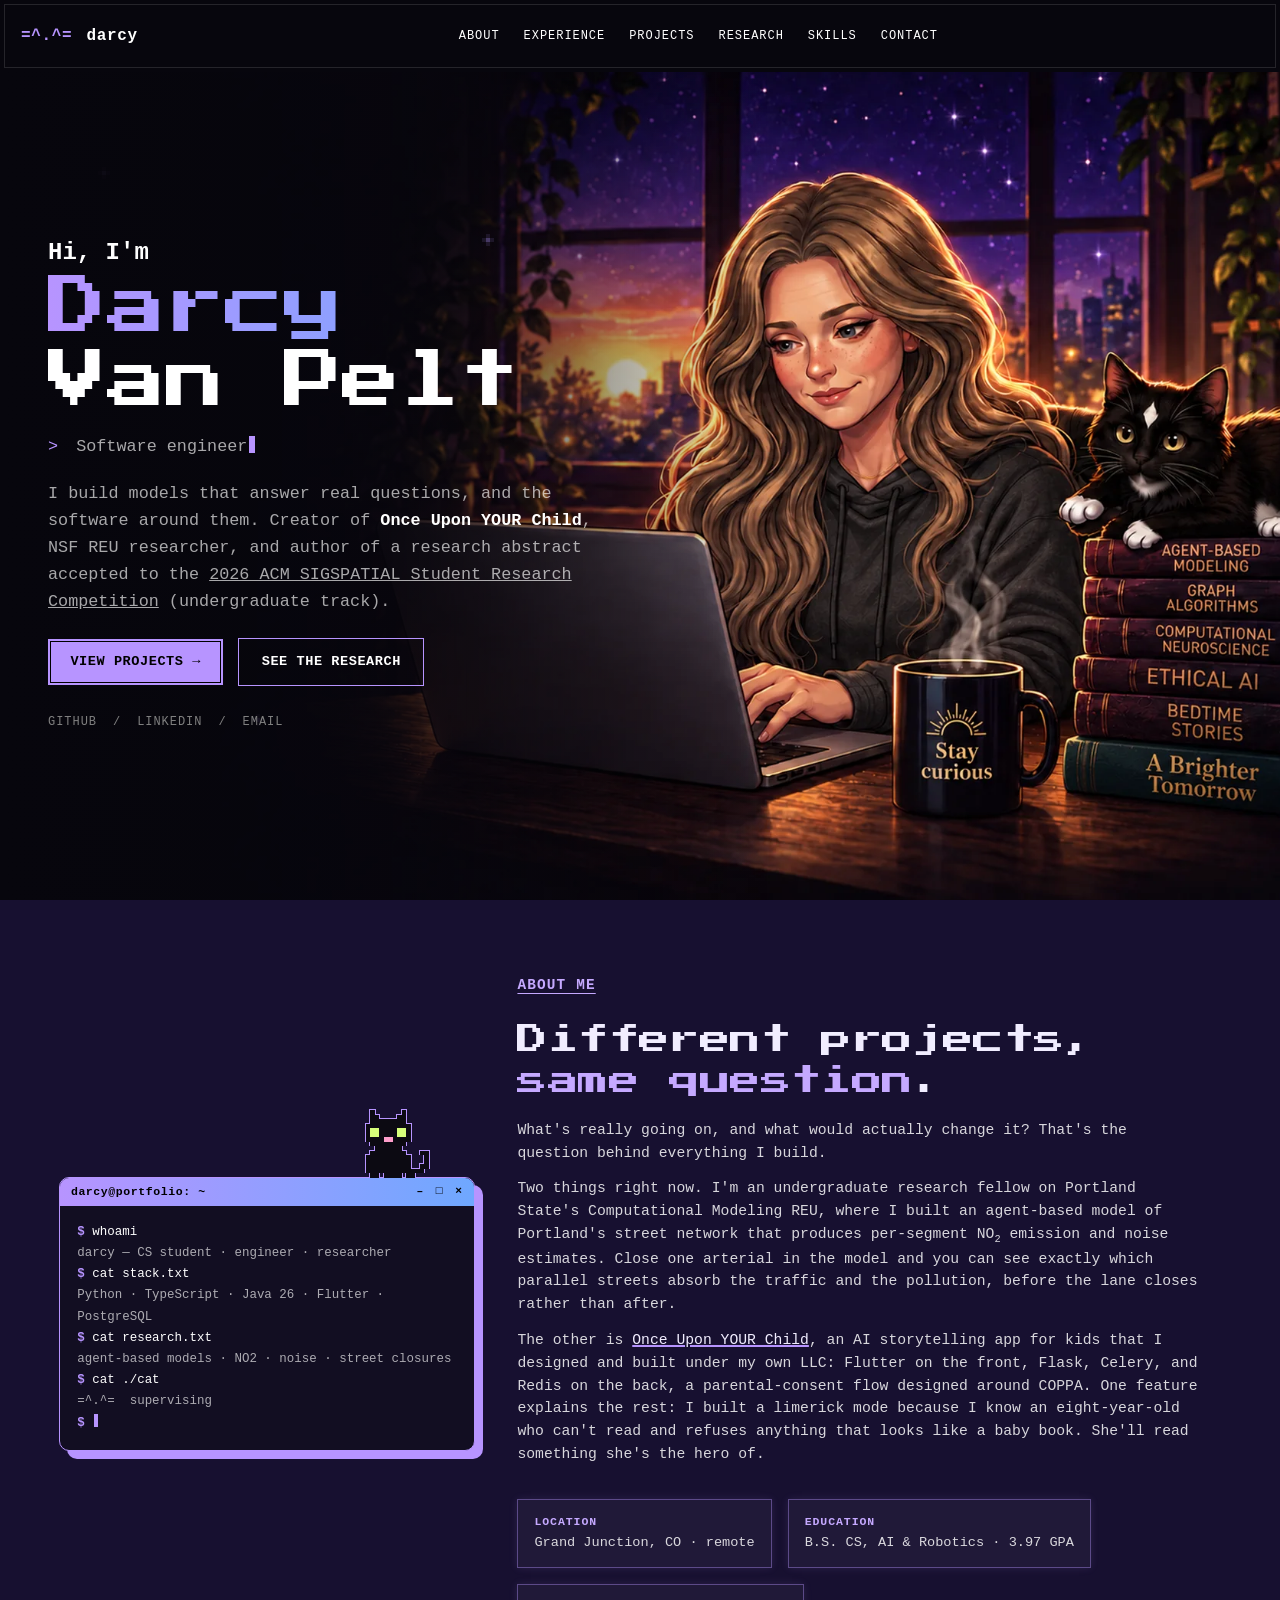
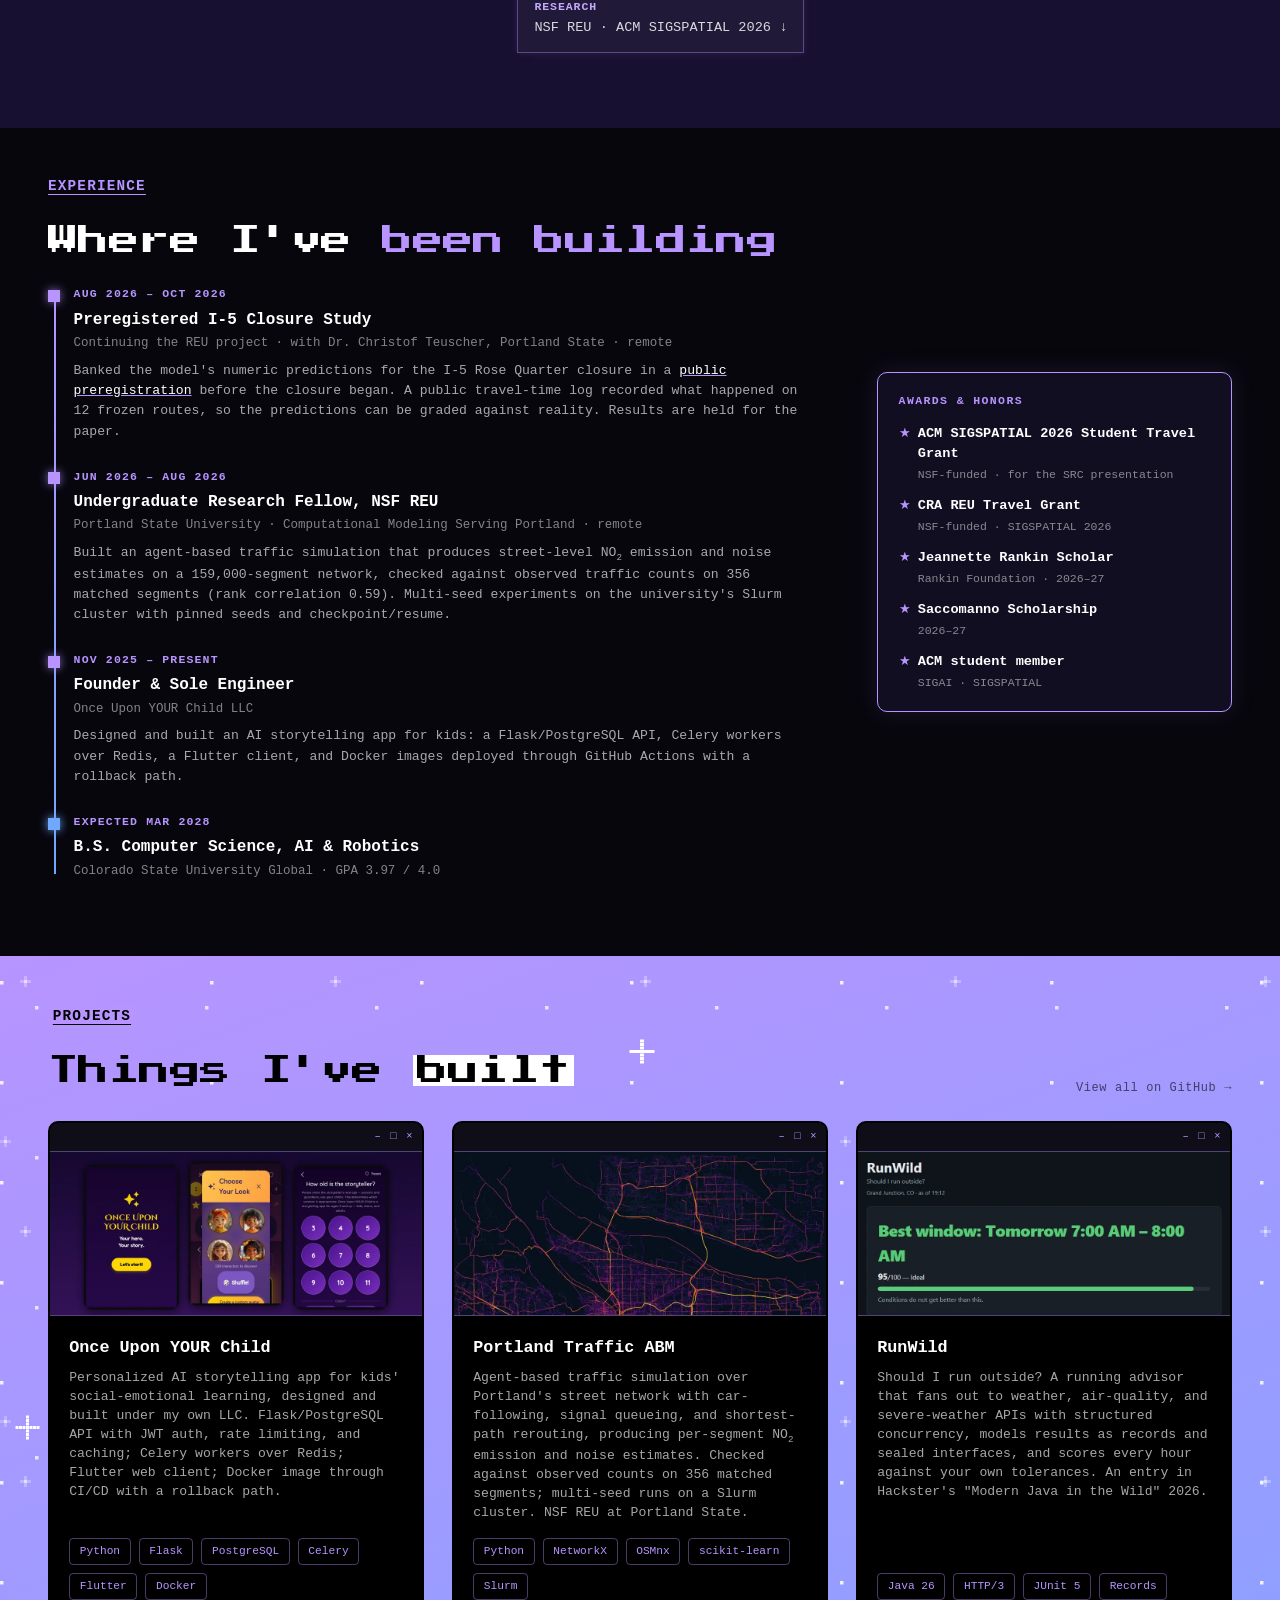
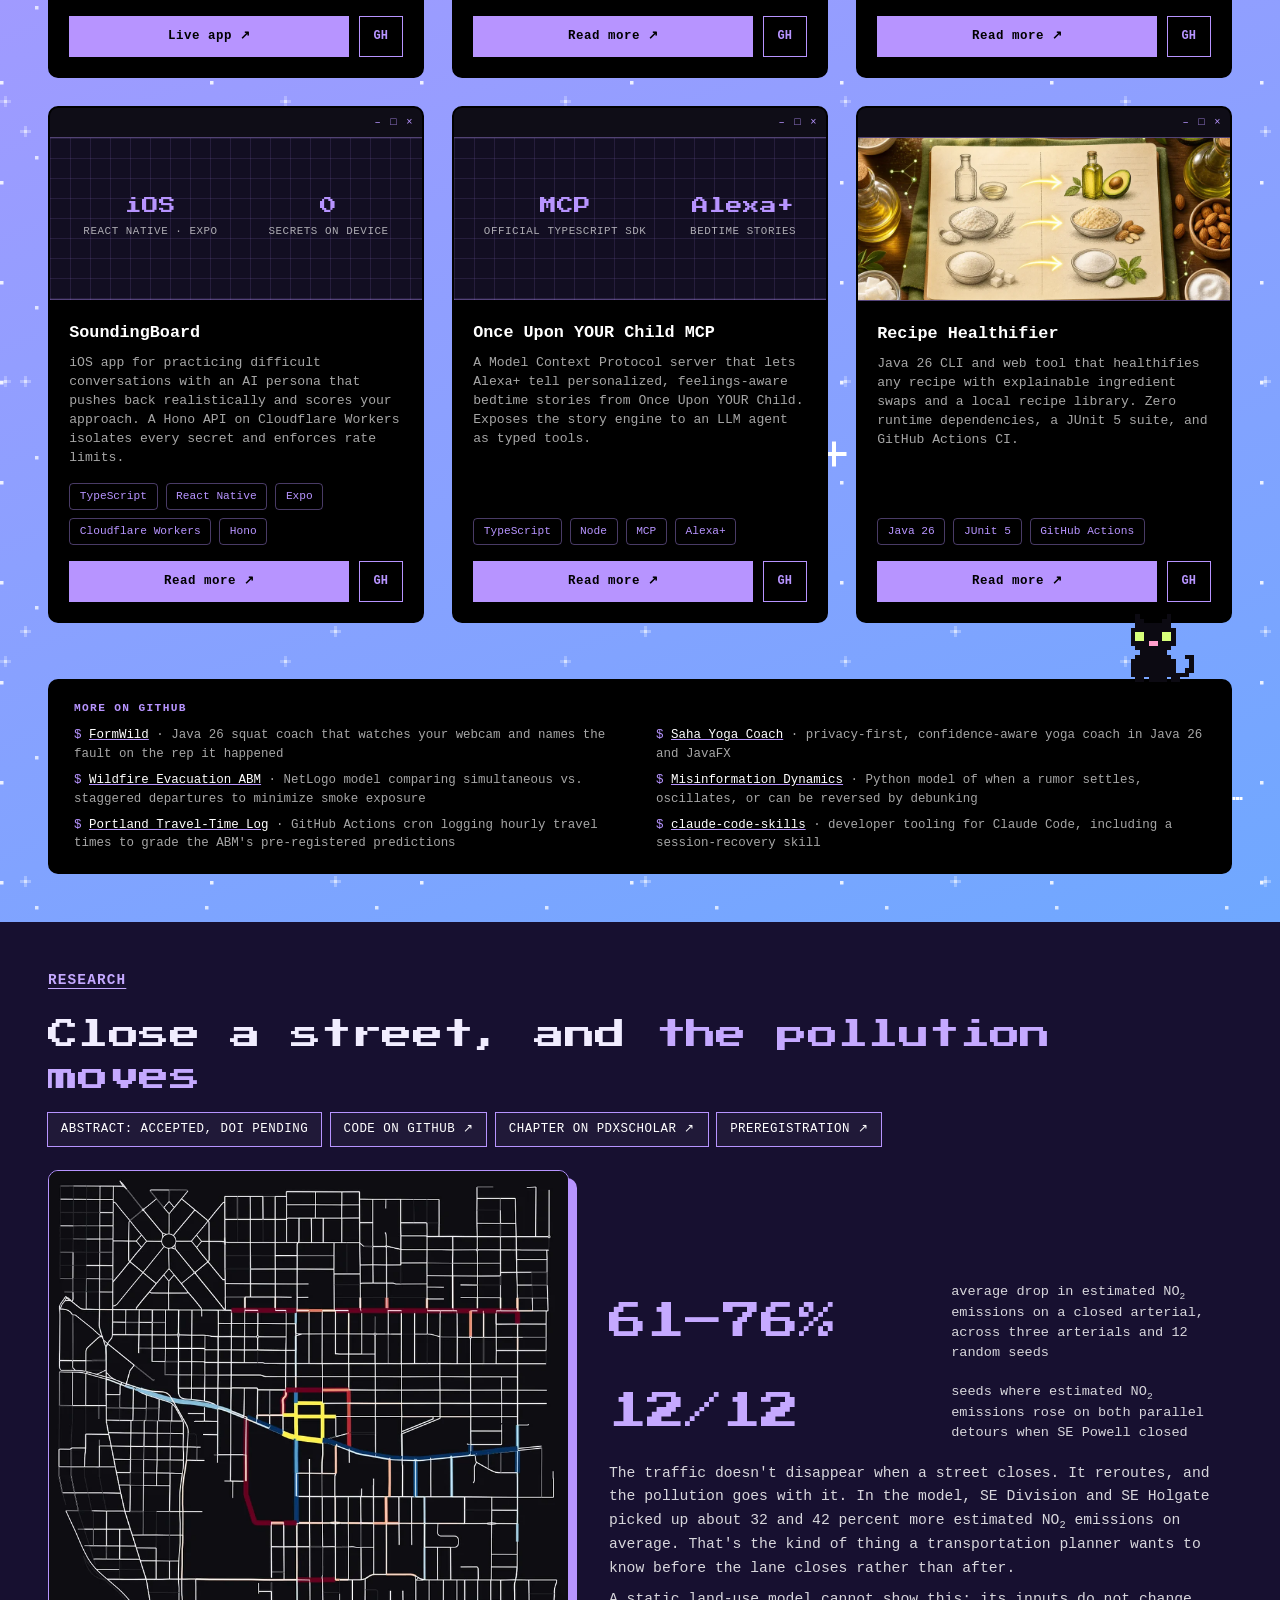
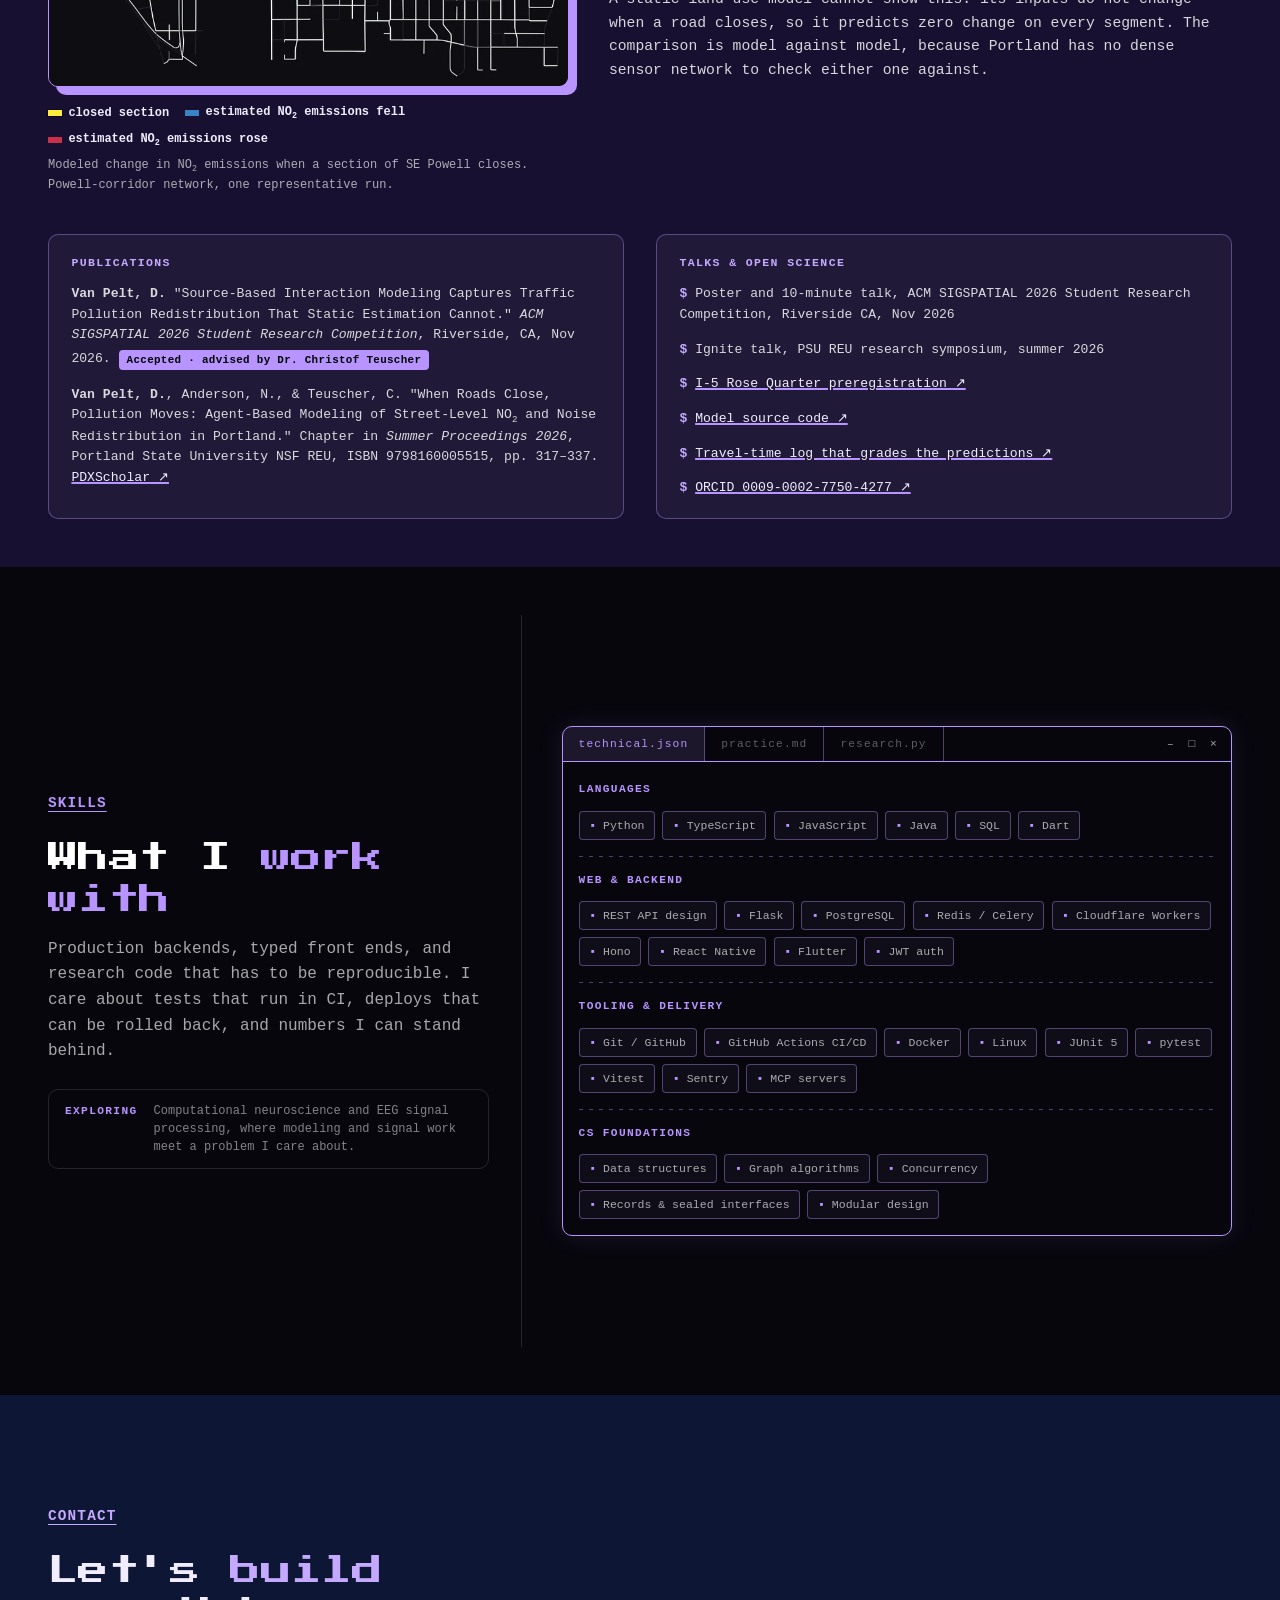
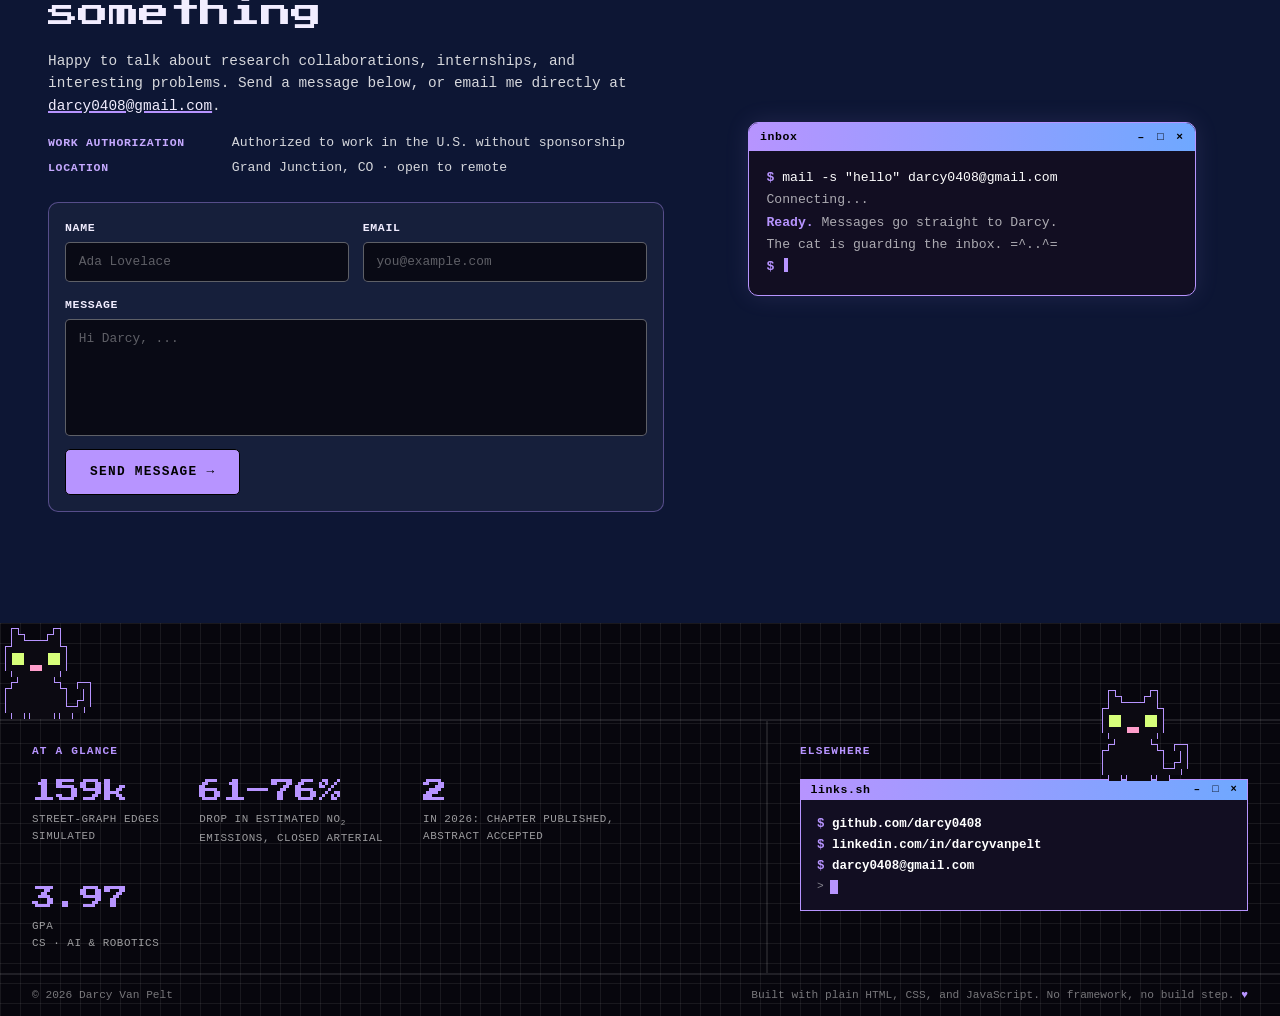
==== commit 1f08bc84: "Wording review: abstract not paper, observed not held-out counts, NO2 emissions not NO2, dates and C" ====
--- a/index.html
+++ b/index.html
@@ -4,23 +4,23 @@
   <meta charset="utf-8" />
   <meta name="viewport" content="width=device-width, initial-scale=1" />
   <title>Darcy Van Pelt · Software Engineer &amp; CS Researcher</title>
-  <meta name="description" content="Darcy Van Pelt, software engineer and CS researcher. Agent-based traffic modeling at Portland State, a storytelling app for kids, ACM SIGSPATIAL 2026 author. Java, TypeScript, Python." />
+  <meta name="description" content="Darcy Van Pelt, software engineer and CS researcher. Agent-based traffic modeling at Portland State, a storytelling app for kids, ACM SIGSPATIAL 2026 author. Python, TypeScript, Java." />
   <meta property="og:title" content="Darcy Van Pelt · Software Engineer &amp; CS Researcher" />
   <meta property="og:description" content="Software engineer and CS researcher. I build models that answer real questions, and the software around them." />
   <meta property="og:type" content="website" />
-  <!-- Link previews need absolute URLs. Update these four URLs if the site moves off darcy0408.github.io. -->
-  <meta property="og:url" content="https://darcy0408.github.io/" />
-  <meta property="og:image" content="https://darcy0408.github.io/assets/og-image.jpg" />
+  <!-- Link previews need absolute URLs. Update these if the site moves off darcyvanpelt.pages.dev. -->
+  <meta property="og:url" content="https://darcyvanpelt.pages.dev/" />
+  <meta property="og:image" content="https://darcyvanpelt.pages.dev/assets/og-image.jpg" />
   <meta property="og:image:width" content="1200" />
   <meta property="og:image:height" content="630" />
   <meta property="og:image:alt" content="Illustration of Darcy Van Pelt at a desk with a laptop, coffee, books and a cat, beside the text: Software engineer and CS researcher" />
   <meta name="twitter:card" content="summary_large_image" />
   <meta name="twitter:title" content="Darcy Van Pelt · Software Engineer &amp; CS Researcher" />
   <meta name="twitter:description" content="Software engineer and CS researcher. I build models that answer real questions, and the software around them." />
-  <meta name="twitter:image" content="https://darcy0408.github.io/assets/og-image.jpg" />
+  <meta name="twitter:image" content="https://darcyvanpelt.pages.dev/assets/og-image.jpg" />
   <!-- Reachable by link only: search engines are told not to list this page. The /sigspatial/ page is the one meant to be found. -->
   <meta name="robots" content="noindex" />
-  <link rel="canonical" href="https://darcy0408.github.io/" />
+  <link rel="canonical" href="https://darcyvanpelt.pages.dev/" />
   <link rel="icon" href="assets/favicon.svg" type="image/svg+xml" />
   <link rel="preconnect" href="https://fonts.googleapis.com" />
   <link rel="preconnect" href="https://fonts.gstatic.com" crossorigin />
@@ -80,12 +80,12 @@
         </h1>
         <p class="hero-role" aria-live="polite">
           <span class="hero-role-prefix">&gt;</span>
-          <span class="typed" data-words='["Software engineer","CS researcher","Java · TypeScript · Python"]'>Software engineer</span><span class="typing-cursor" aria-hidden="true"></span>
+          <span class="typed" data-words='["Software engineer","CS researcher","Python · TypeScript · Java"]'>Software engineer</span><span class="typing-cursor" aria-hidden="true"></span>
         </p>
         <p class="hero-description">
           I build models that answer real questions, and the software around them.
           Creator of <strong>Once Upon YOUR Child</strong>, NSF REU researcher, and
-          author of a paper accepted to the <a href="#research">ACM SIGSPATIAL 2026 Student Research Competition</a>.
+          author of a research abstract accepted to the <a href="#research">2026 ACM SIGSPATIAL Student Research Competition</a> (undergraduate track).
         </p>
         <div class="hero-actions">
           <a class="hero-button hero-button-primary" href="#projects">View projects →</a>
@@ -112,7 +112,7 @@
             <pre class="terminal-body"><span class="t-prompt">$</span> whoami
 <span class="t-out">darcy — CS student · engineer · researcher</span>
 <span class="t-prompt">$</span> cat stack.txt
-<span class="t-out">Java 26 · TypeScript · Python · Flutter · PostgreSQL</span>
+<span class="t-out">Python · TypeScript · Java 26 · Flutter · PostgreSQL</span>
 <span class="t-prompt">$</span> cat research.txt
 <span class="t-out">agent-based models · NO2 · noise · street closures</span>
 <span class="t-prompt">$</span> cat ./cat
@@ -133,22 +133,17 @@
           <p>
             Two things right now. I'm an undergraduate research fellow on Portland State's
             Computational Modeling REU, where I built an agent-based model of Portland's street
-            network that produces per-segment NO<sub>2</sub> and noise surfaces. Close one arterial in the
+            network that produces per-segment NO<sub>2</sub> emission and noise estimates. Close one arterial in the
             model and you can see exactly which parallel streets absorb the traffic and the
             pollution, before the lane closes rather than after.
           </p>
           <p>
             The other is <a href="https://onceuponyourchild.app" target="_blank" rel="noopener">Once Upon YOUR Child</a>,
             an AI storytelling app for kids that I designed and built under my own LLC:
-            Flutter on the front, Flask, Celery, and Redis on the back, COPPA-compliant parental
-            consent throughout. One feature explains the rest: I built a limerick mode because I
+            Flutter on the front, Flask, Celery, and Redis on the back, a parental-consent flow designed
+            around COPPA. One feature explains the rest: I built a limerick mode because I
             know an eight-year-old who can't read and refuses anything that looks like a baby book.
             She'll read something she's the hero of.
-          </p>
-          <p>
-            I'm a disabled, nontraditional student, and my family's experience navigating chronic
-            illness showed me how often systems manage problems without solving them. That's a
-            large part of why I build what I build.
           </p>
         </div>
 
@@ -192,13 +187,13 @@
             <h3 class="timeline-role">Undergraduate Research Fellow, NSF REU</h3>
             <p class="timeline-org">Portland State University · Computational Modeling Serving Portland · remote</p>
             <p class="timeline-desc">
-              Built an agent-based traffic simulation that produces street-level NO<sub>2</sub> and noise on a
-              159,000-segment network, checked against held-out traffic counts (rank correlation 0.59). Multi-seed experiments on
+              Built an agent-based traffic simulation that produces street-level NO<sub>2</sub> emission and noise estimates on a
+              159,000-segment network, checked against observed traffic counts on 356 matched segments (rank correlation 0.59). Multi-seed experiments on
               the university's Slurm cluster with pinned seeds and checkpoint/resume.
             </p>
           </li>
           <li class="timeline-item reveal">
-            <p class="timeline-date">May 2026 – Present</p>
+            <p class="timeline-date">Nov 2025 – Present</p>
             <h3 class="timeline-role">Founder &amp; Sole Engineer</h3>
             <p class="timeline-org">Once Upon YOUR Child LLC</p>
             <p class="timeline-desc">
@@ -279,7 +274,7 @@
             <h3 class="project-card-title">Portland Traffic ABM</h3>
             <p class="project-card-description">
               Agent-based traffic simulation over Portland's street network with car-following, signal queueing, and
-              shortest-path rerouting, producing per-segment NO<sub>2</sub> and noise surfaces. Checked against held-out counts;
+              shortest-path rerouting, producing per-segment NO<sub>2</sub> emission and noise estimates. Checked against observed counts on 356 matched segments;
               multi-seed runs on a Slurm cluster. NSF REU at Portland State.
             </p>
             <ul class="project-card-stack clean-list">
@@ -402,7 +397,7 @@
       <p class="section-label reveal">Research</p>
       <h2 class="section-heading reveal">Close a street, and <span>the pollution moves</span></h2>
       <nav class="research-links reveal" aria-label="Research links">
-        <a href="#publications">Paper: accepted, DOI pending</a>
+        <a href="#publications">Abstract: accepted, DOI pending</a>
         <a href="https://github.com/darcy0408/portland-traffic-abm" target="_blank" rel="noopener">Code on GitHub ↗</a>
         <a href="https://pdxscholar.library.pdx.edu/altreu_projects/19/" target="_blank" rel="noopener">Chapter on PDXScholar ↗</a>
         <a href="https://darcy0408.github.io/portland-traffic-abm/rosequarter/" target="_blank" rel="noopener">Preregistration ↗</a>
@@ -411,21 +406,21 @@
       <div class="finding split">
         <figure class="finding-figure reveal">
           <img src="assets/closure-diff.webp" width="820" height="814" loading="lazy"
-               alt="Street map of southeast Portland. The closed section of SE Powell is yellow. Powell is blue where its NO2 fell. Parallel streets to the north and south are red where their NO2 rose." />
+               alt="Street map of southeast Portland. The closed section of SE Powell is yellow. Powell is blue where its estimated NO2 emissions fell. Parallel streets to the north and south are red where their estimated NO2 emissions rose." />
           <figcaption>
             <span class="legend"><i class="swatch swatch--closed"></i>closed section</span>
-            <span class="legend"><i class="swatch swatch--down"></i><span>NO<sub>2</sub> fell</span></span>
-            <span class="legend"><i class="swatch swatch--up"></i><span>NO<sub>2</sub> rose</span></span>
-            <span class="finding-caption">Modeled change in NO<sub>2</sub> when a section of SE Powell closes. Powell-corridor network, one representative run.</span>
+            <span class="legend"><i class="swatch swatch--down"></i><span>estimated NO<sub>2</sub> emissions fell</span></span>
+            <span class="legend"><i class="swatch swatch--up"></i><span>estimated NO<sub>2</sub> emissions rose</span></span>
+            <span class="finding-caption">Modeled change in NO<sub>2</sub> emissions when a section of SE Powell closes. Powell-corridor network, one representative run.</span>
           </figcaption>
         </figure>
 
         <div class="finding-text">
-          <p class="finding-stat reveal"><b>61–76%</b><span>average NO<sub>2</sub> drop on a closed arterial, across three arterials and 12 random seeds</span></p>
-          <p class="finding-stat reveal"><b>12/12</b><span>seeds where NO<sub>2</sub> rose on both parallel detours when SE Powell closed</span></p>
+          <p class="finding-stat reveal"><b>61–76%</b><span>average drop in estimated NO<sub>2</sub> emissions on a closed arterial, across three arterials and 12 random seeds</span></p>
+          <p class="finding-stat reveal"><b>12/12</b><span>seeds where estimated NO<sub>2</sub> emissions rose on both parallel detours when SE Powell closed</span></p>
           <p class="finding-body reveal">
             The traffic doesn't disappear when a street closes. It reroutes, and the pollution goes with it.
-            In the model, SE Division and SE Holgate picked up about 32 and 42 percent more NO<sub>2</sub> on
+            In the model, SE Division and SE Holgate picked up about 32 and 42 percent more estimated NO<sub>2</sub> emissions on
             average. That's the kind of thing a transportation planner wants to know before the lane closes
             rather than after.
           </p>
@@ -449,7 +444,7 @@
             <li>
               <b>Van Pelt, D.</b>, Anderson, N., &amp; Teuscher, C. "When Roads Close, Pollution Moves: Agent-Based
               Modeling of Street-Level NO<sub>2</sub> and Noise Redistribution in Portland." Chapter in
-              <i>Summer Proceedings 2026</i>, Portland State University NSF REU, pp. 317–337.
+              <i>Summer Proceedings 2026</i>, Portland State University NSF REU, ISBN 9798160005515, pp. 317–337.
               <a href="https://pdxscholar.library.pdx.edu/altreu_projects/19/" target="_blank" rel="noopener">PDXScholar ↗</a>
             </li>
           </ol>
@@ -500,7 +495,7 @@
               <div class="skills-category">
                 <p class="skills-category-label">Languages</p>
                 <ul class="skills-pills clean-list">
-                  <li>Java</li><li>TypeScript</li><li>JavaScript</li><li>Python</li><li>SQL</li><li>Dart</li>
+                  <li>Python</li><li>TypeScript</li><li>JavaScript</li><li>Java</li><li>SQL</li><li>Dart</li>
                 </ul>
               </div>
               <div class="skills-category">
@@ -549,7 +544,7 @@
                 <div class="skills-icon" aria-hidden="true">✎</div>
                 <div class="skills-soft-content">
                   <h3>Write it down</h3>
-                  <p>A SIGSPATIAL paper, an REU proceedings chapter, Ignite talk at the PSU research symposium, and READMEs that explain the one rule the structure enforces.</p>
+                  <p>A SIGSPATIAL research abstract, an REU proceedings chapter, Ignite talk at the PSU research symposium, and READMEs that explain the one rule the structure enforces.</p>
                 </div>
               </div>
             </div>
@@ -639,10 +634,10 @@
         <div class="footer-stats">
           <div class="footer-stat"><span class="footer-stat-value">159k</span><span class="footer-stat-label">street-graph edges
 simulated</span></div>
-          <div class="footer-stat"><span class="footer-stat-value">61–76%</span><span class="footer-stat-label">NO<sub>2</sub> drop on a
-closed arterial</span></div>
-          <div class="footer-stat"><span class="footer-stat-value">2</span><span class="footer-stat-label">papers in 2026: chapter
-published, abstract accepted</span></div>
+          <div class="footer-stat"><span class="footer-stat-value">61–76%</span><span class="footer-stat-label">drop in estimated NO<sub>2</sub>
+emissions, closed arterial</span></div>
+          <div class="footer-stat"><span class="footer-stat-value">2</span><span class="footer-stat-label">in 2026: chapter published,
+abstract accepted</span></div>
           <div class="footer-stat"><span class="footer-stat-value">3.97</span><span class="footer-stat-label">GPA
 CS · AI &amp; Robotics</span></div>
         </div>
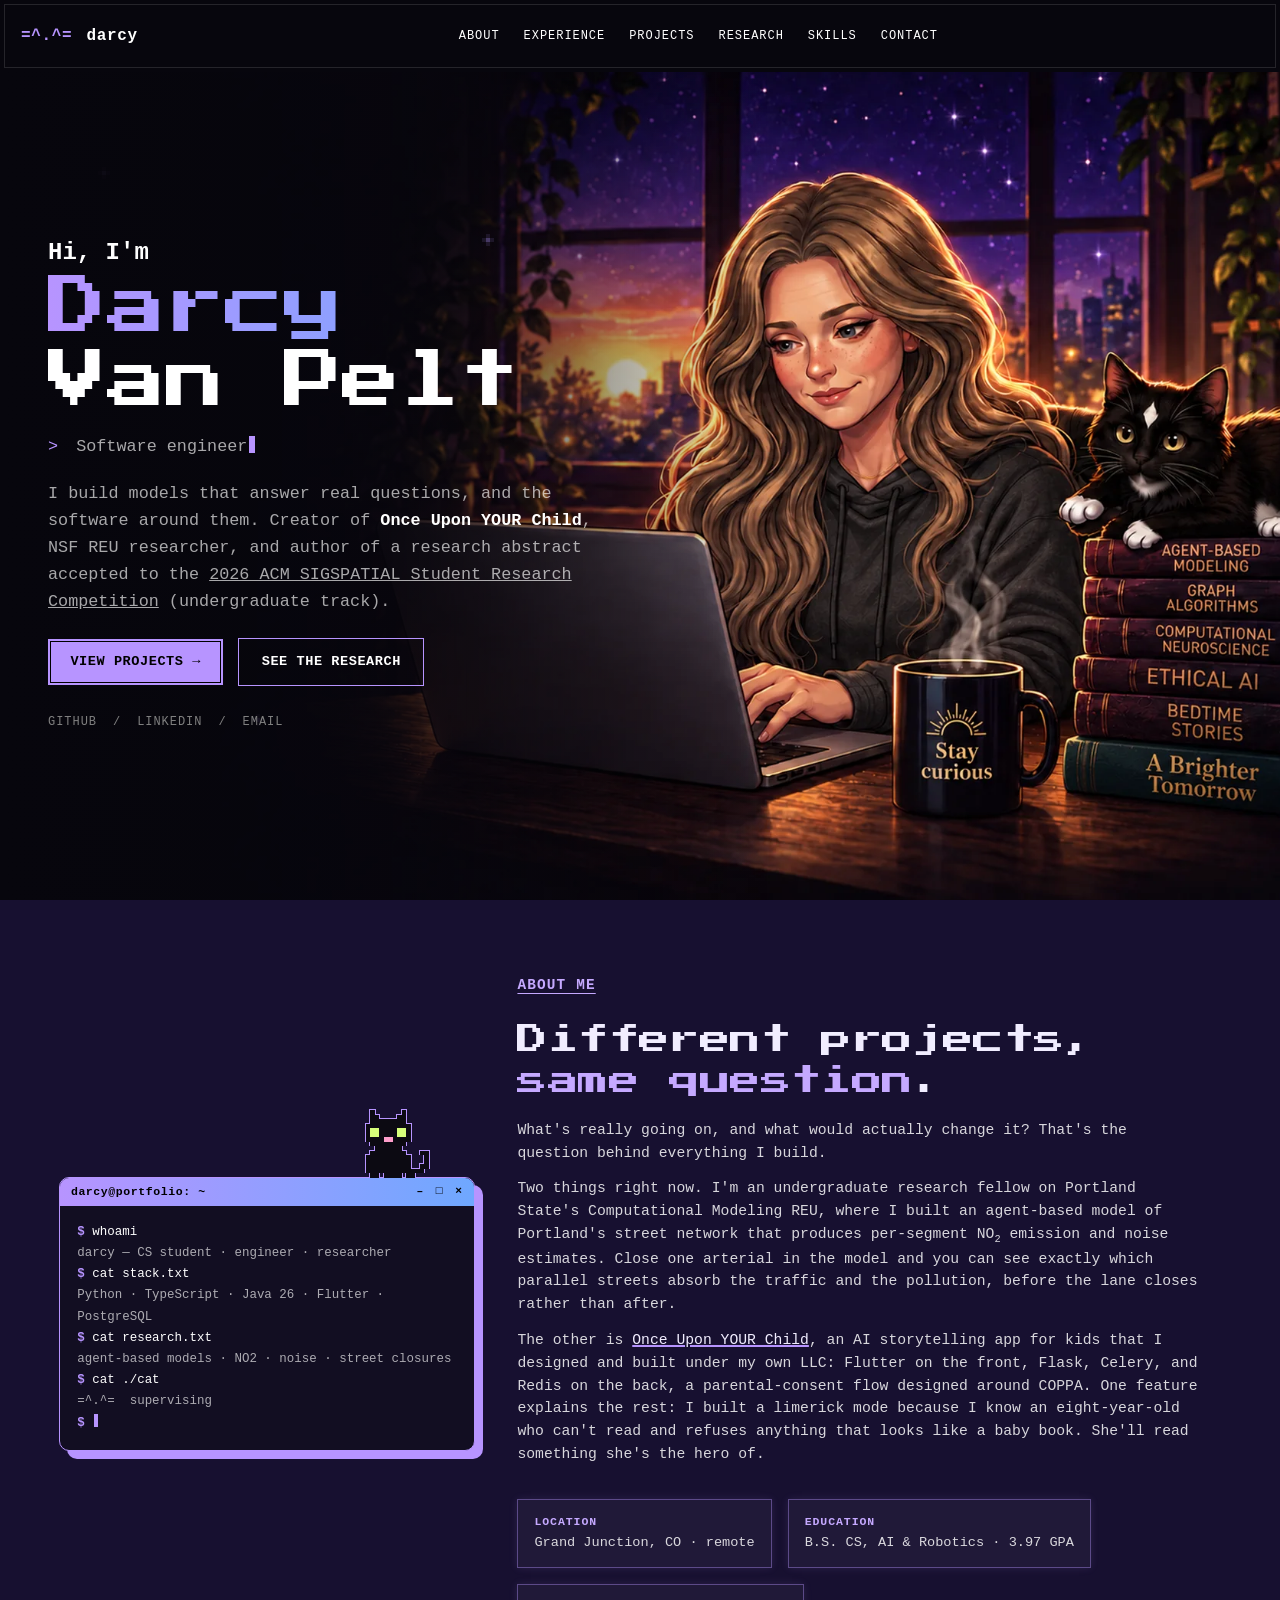
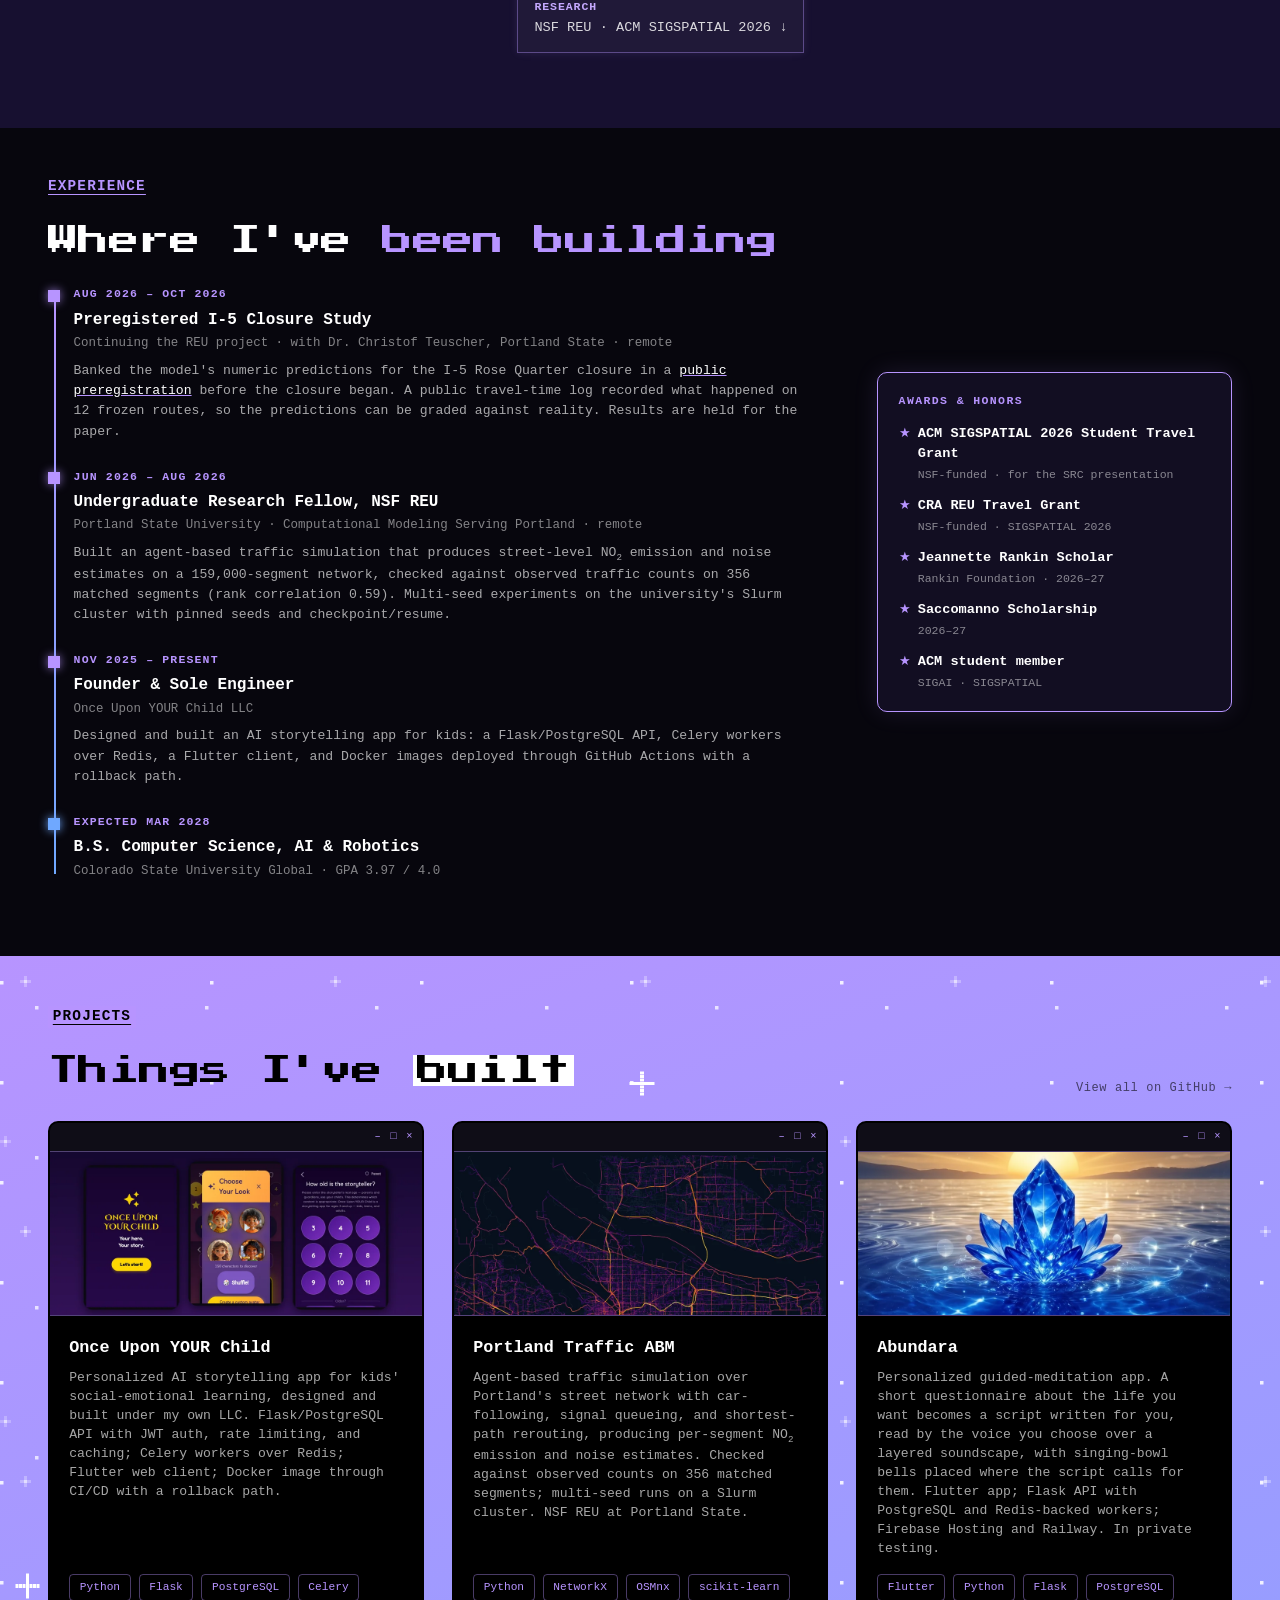
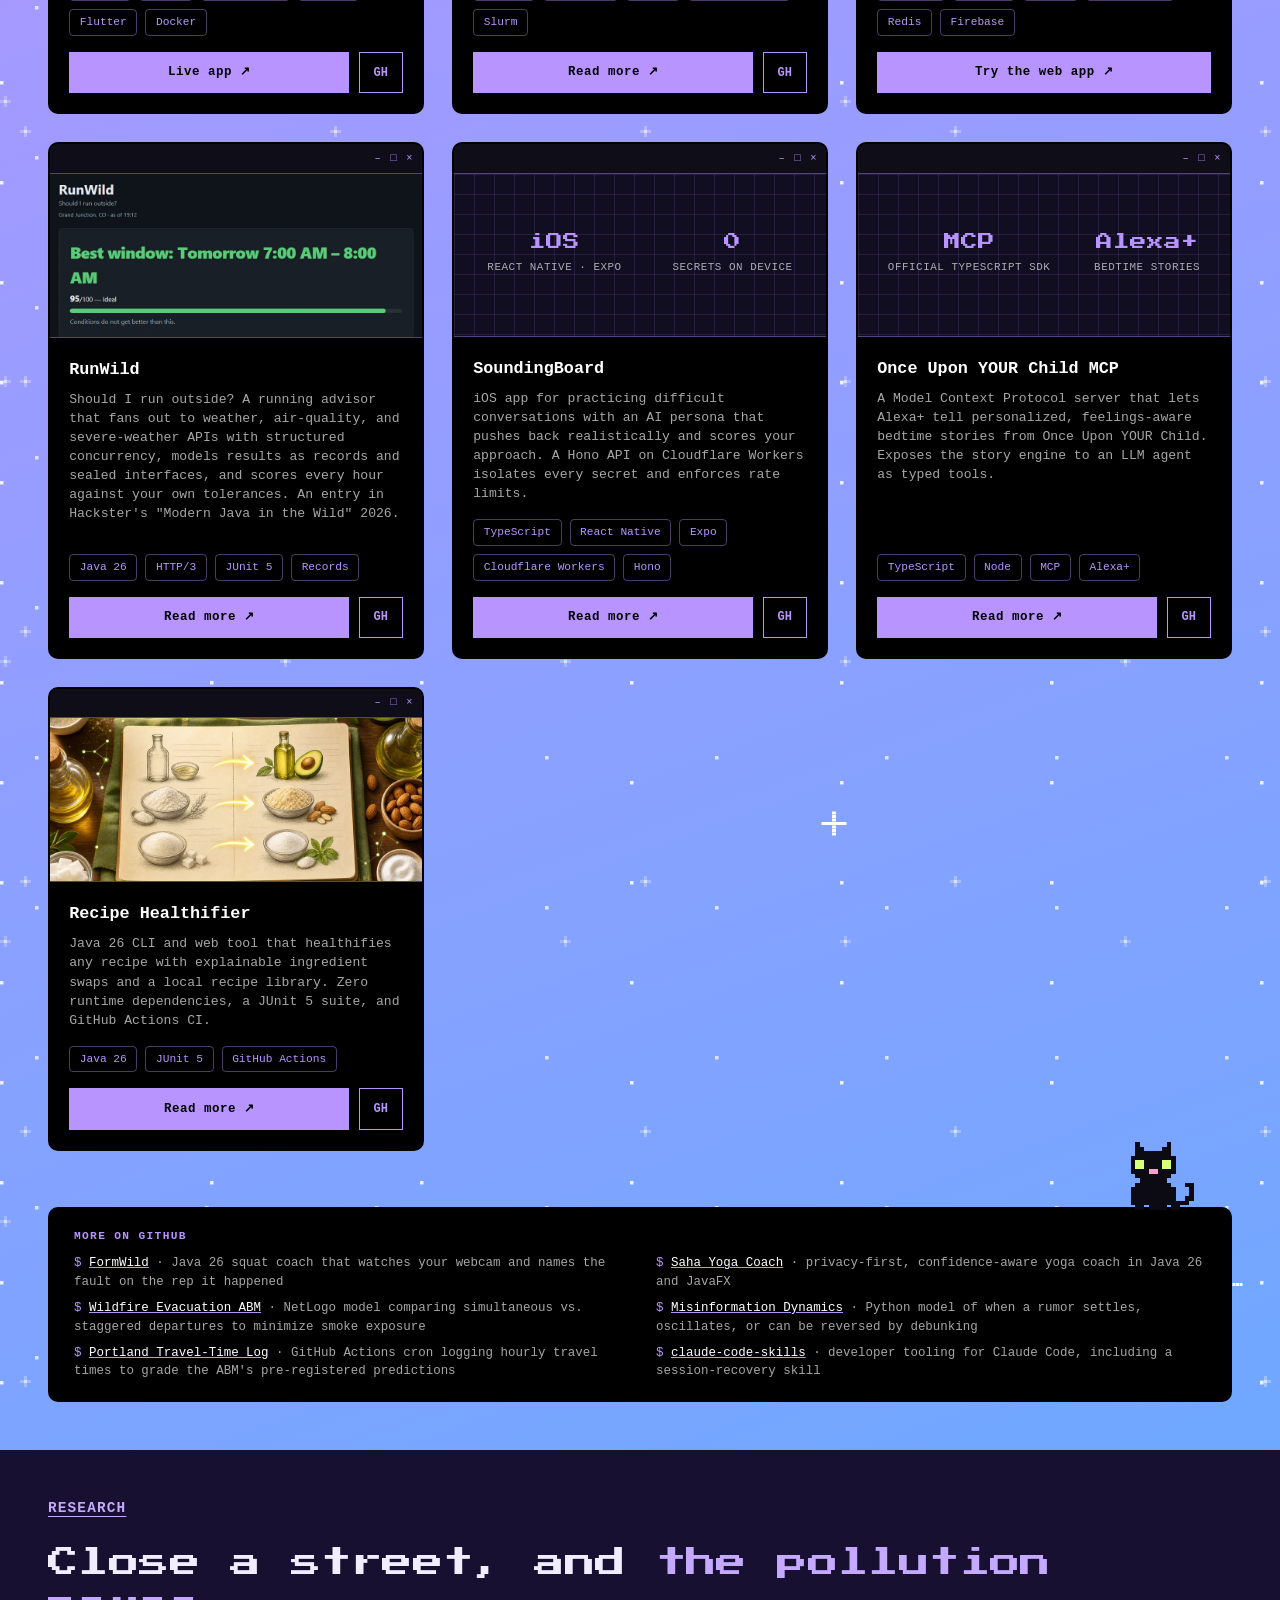
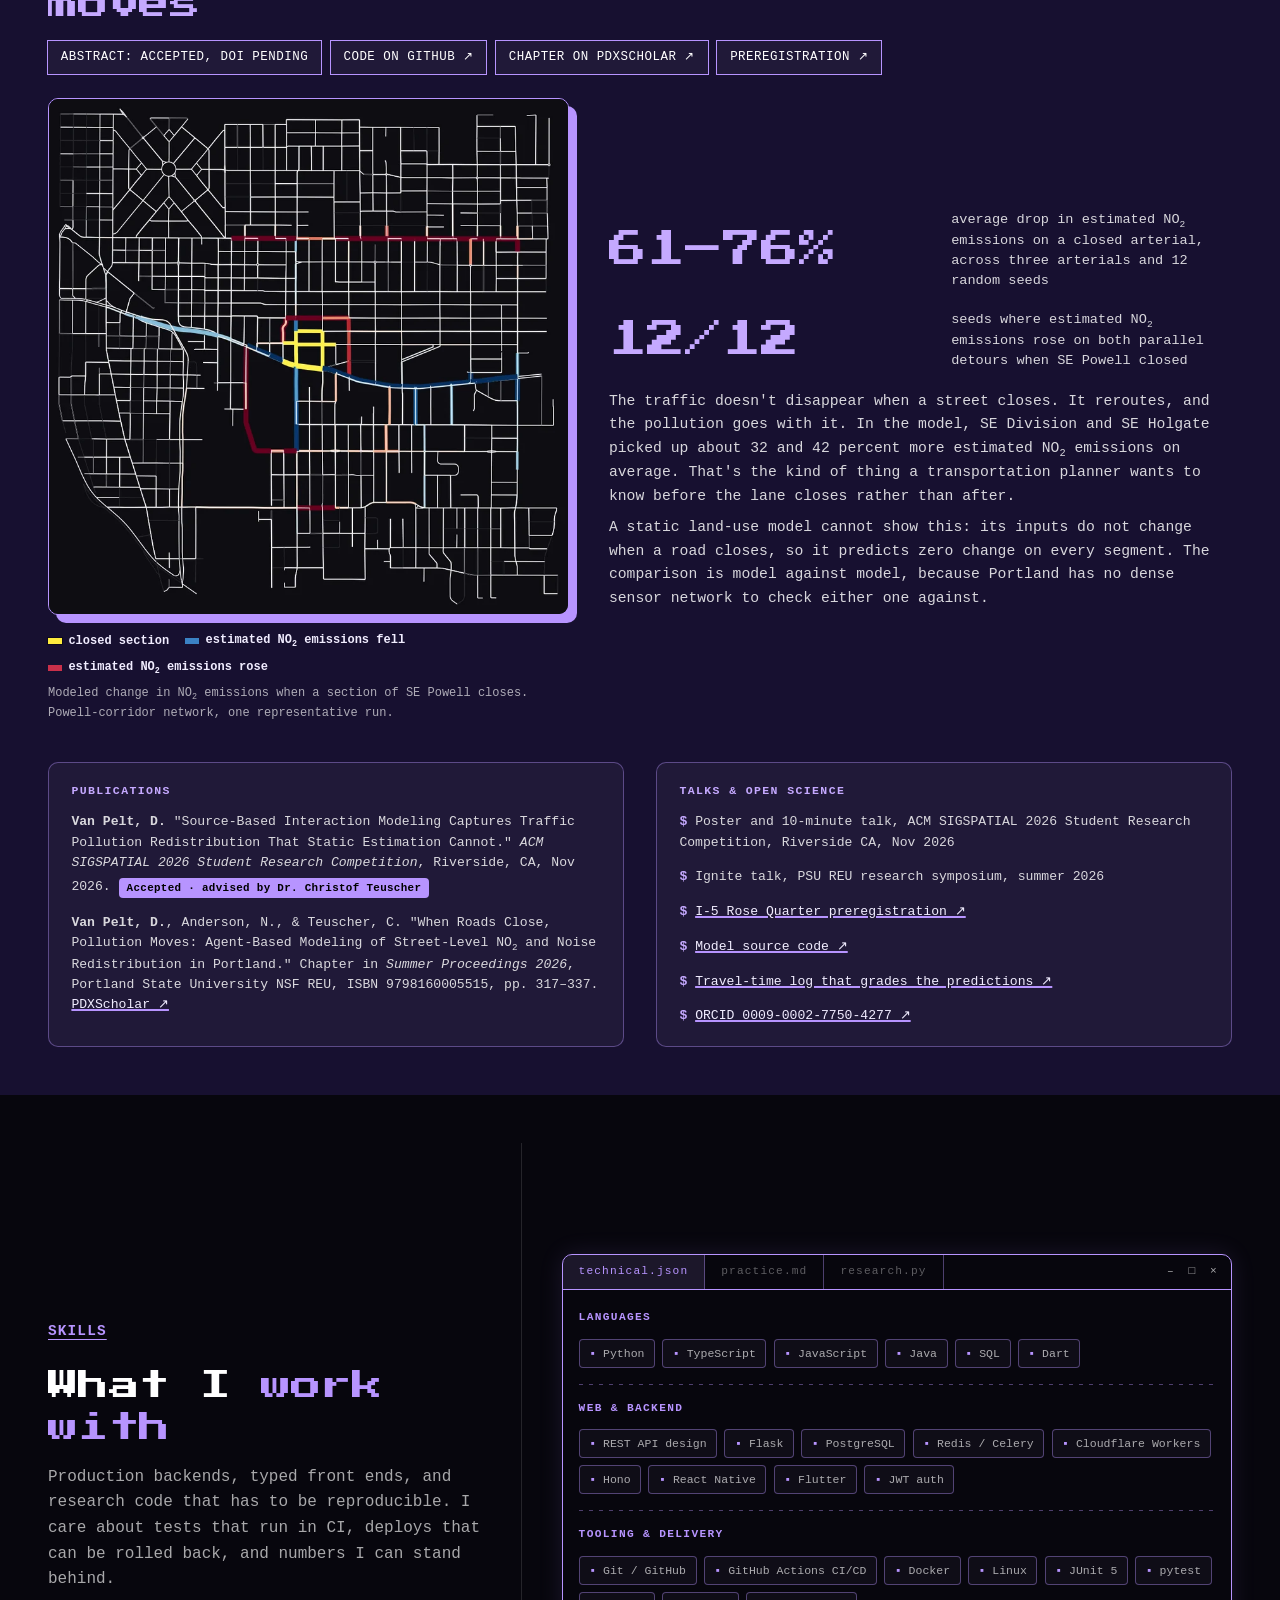
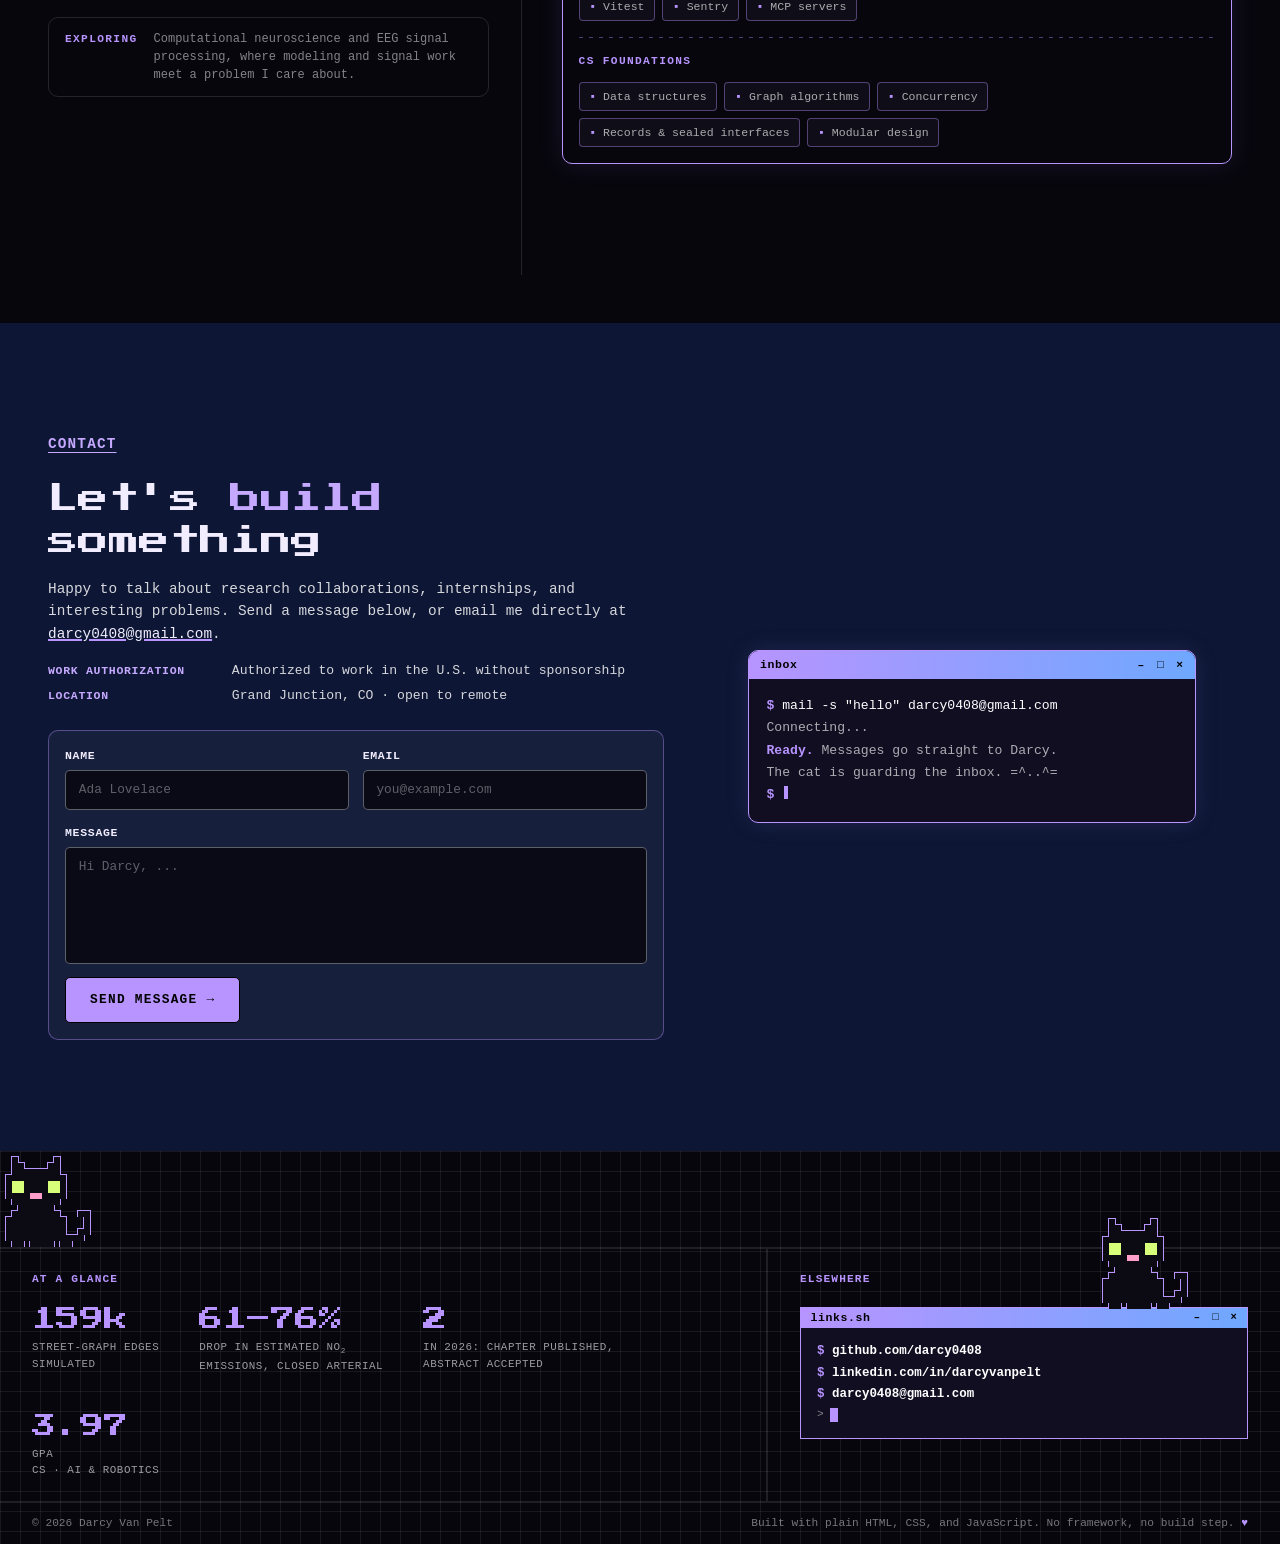
==== commit 2034b3ff: "Projects: add Abundara card (web app link, no repo link) Co-Authored-By: Claude Fable 5.1 <noreply@a" ====
--- a/index.html
+++ b/index.html
@@ -290,6 +290,29 @@
         <article class="project-card reveal">
           <div class="project-card-window"><span>–</span><span>□</span><span>×</span></div>
           <div class="project-card-image project-card-image--shot">
+            <img src="assets/projects/abundara.webp" width="960" height="420" loading="lazy"
+                 alt="Abundara artwork: a blue crystal rising from a lotus on still water, sunrise behind it" />
+          </div>
+          <div class="project-card-body">
+            <h3 class="project-card-title">Abundara</h3>
+            <p class="project-card-description">
+              Personalized guided-meditation app. A short questionnaire about the life you want becomes a script
+              written for you, read by the voice you choose over a layered soundscape, with singing-bowl bells placed
+              where the script calls for them. Flutter app; Flask API with PostgreSQL and Redis-backed workers;
+              Firebase Hosting and Railway. In private testing.
+            </p>
+            <ul class="project-card-stack clean-list">
+              <li class="project-card-pill">Flutter</li><li class="project-card-pill">Python</li><li class="project-card-pill">Flask</li><li class="project-card-pill">PostgreSQL</li><li class="project-card-pill">Redis</li><li class="project-card-pill">Firebase</li>
+            </ul>
+            <div class="project-card-actions">
+              <a class="project-card-demo" href="https://abundance-meditation.web.app" target="_blank" rel="noopener">Try the web app ↗</a>
+            </div>
+          </div>
+        </article>
+
+        <article class="project-card reveal">
+          <div class="project-card-window"><span>–</span><span>□</span><span>×</span></div>
+          <div class="project-card-image project-card-image--shot">
             <img src="assets/projects/runwild.webp" width="960" height="420" loading="lazy"
                  alt="RunWild dashboard recommending the best window to run tomorrow, scored 95 out of 100" />
           </div>
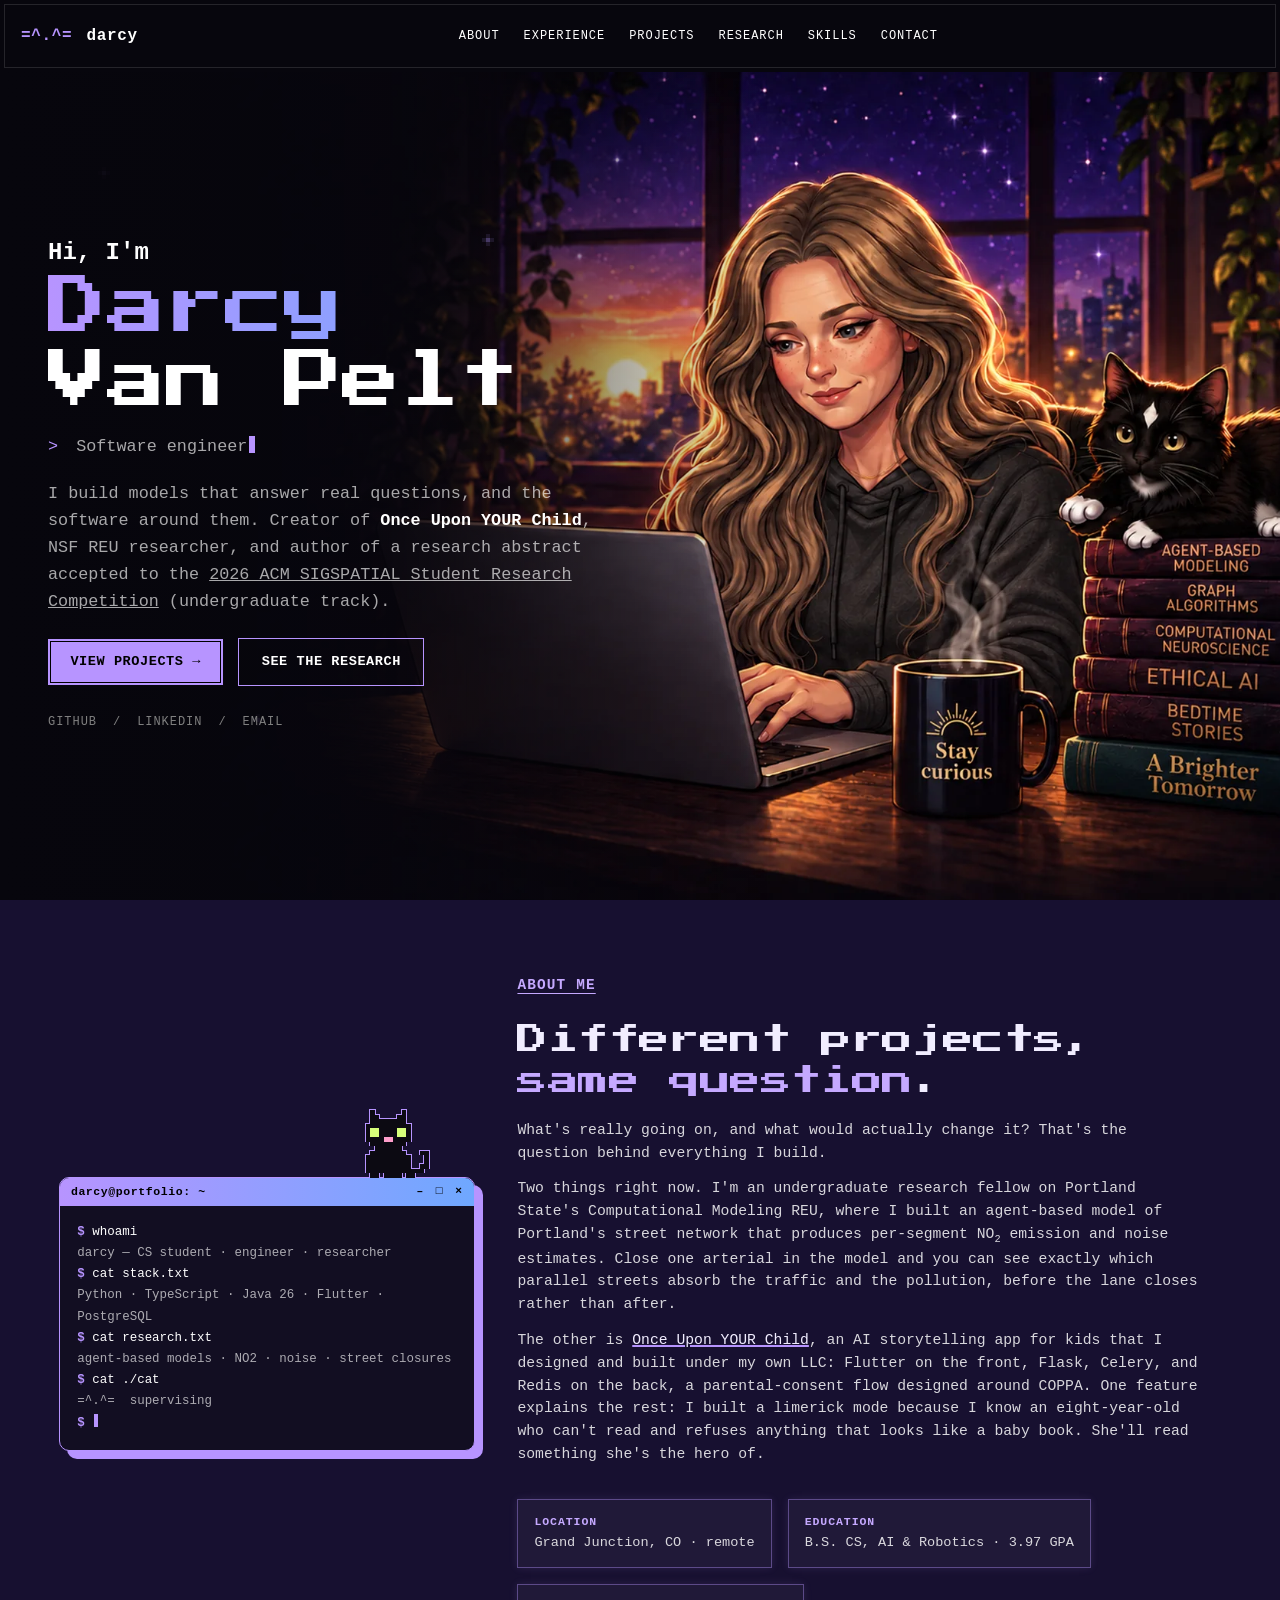
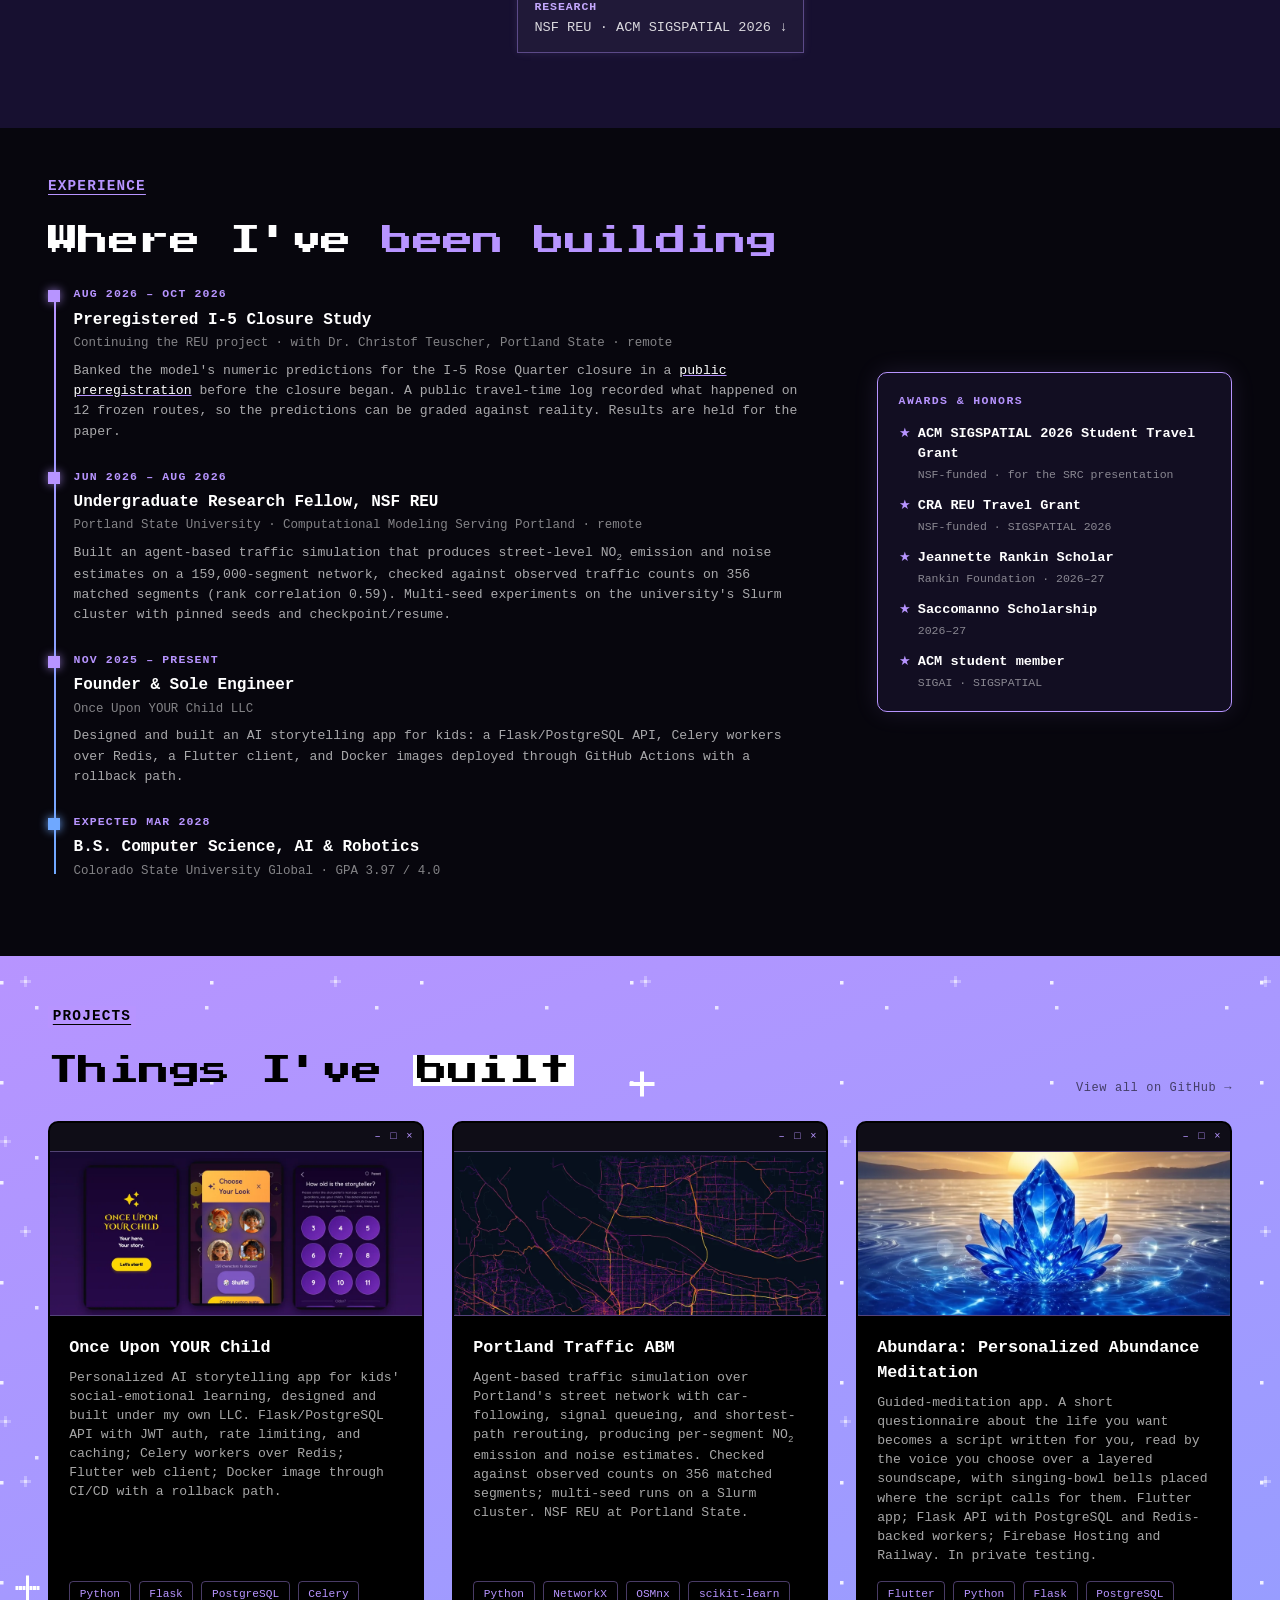
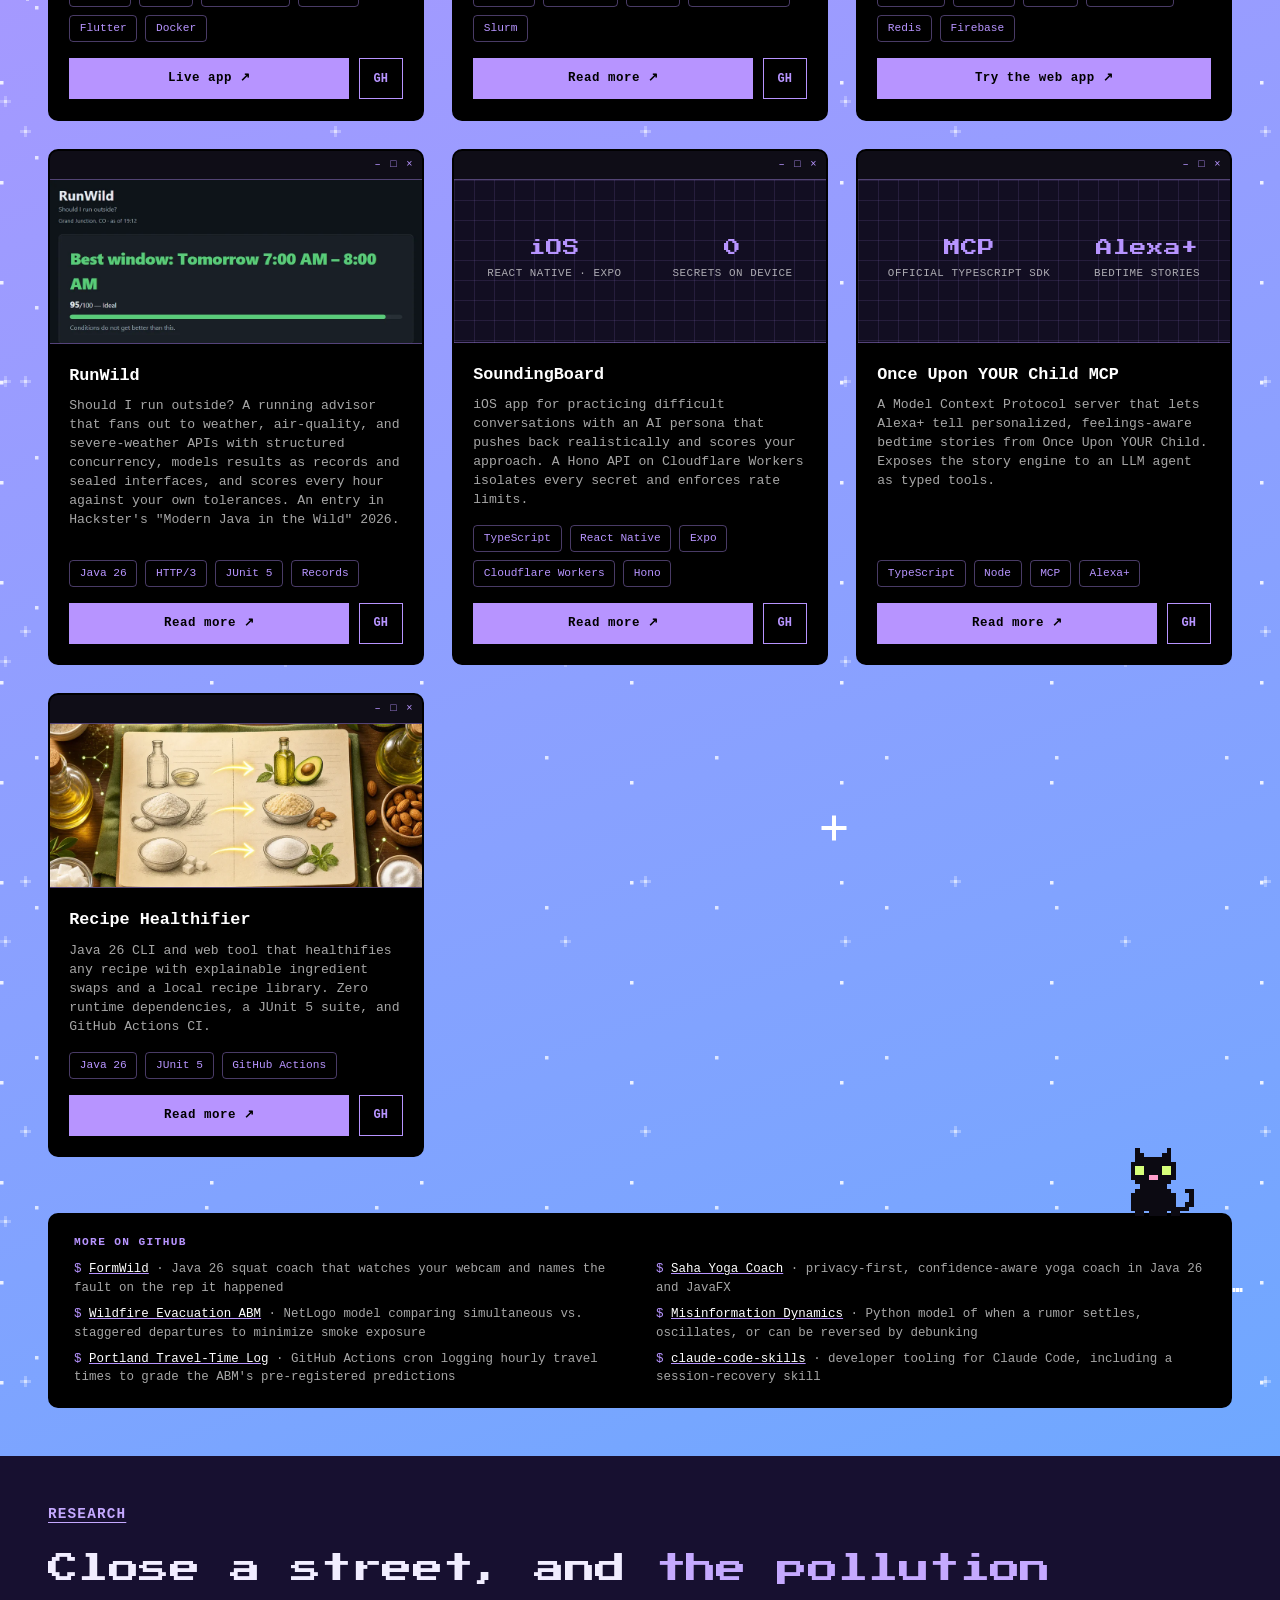
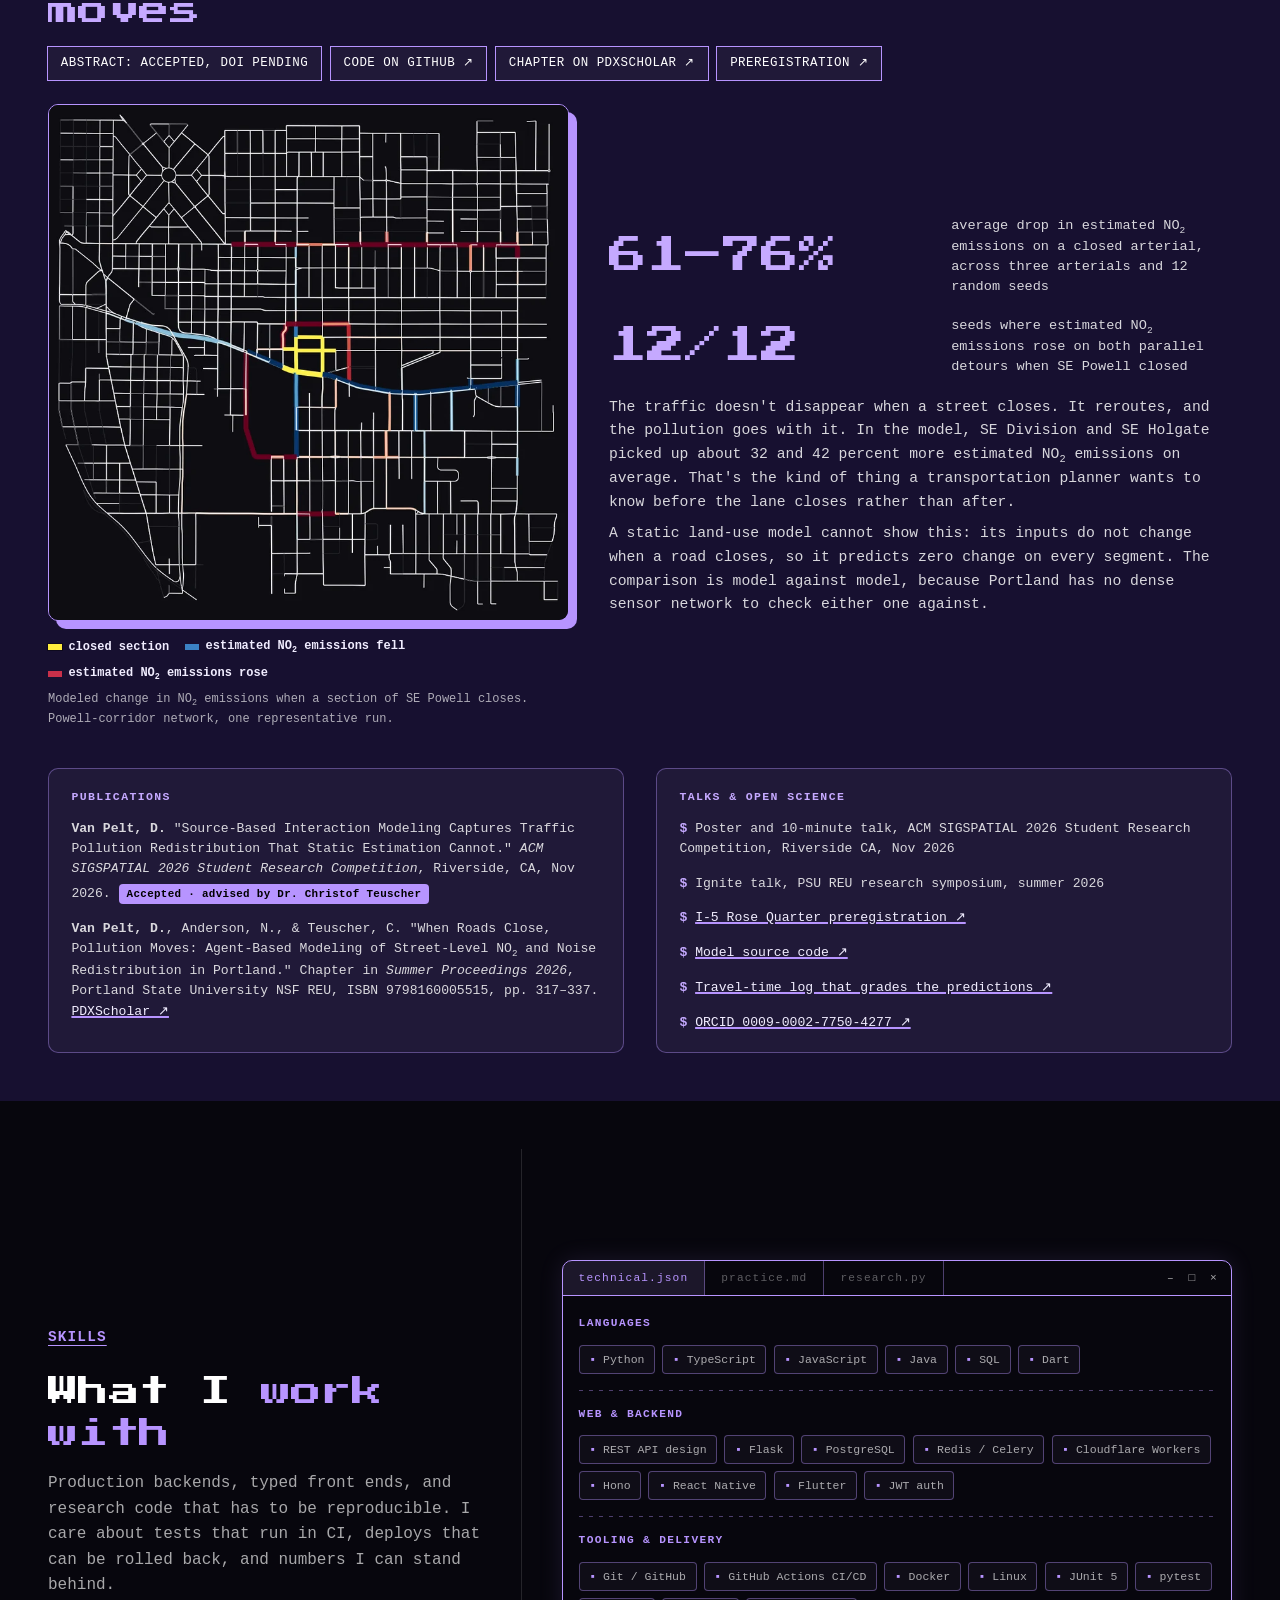
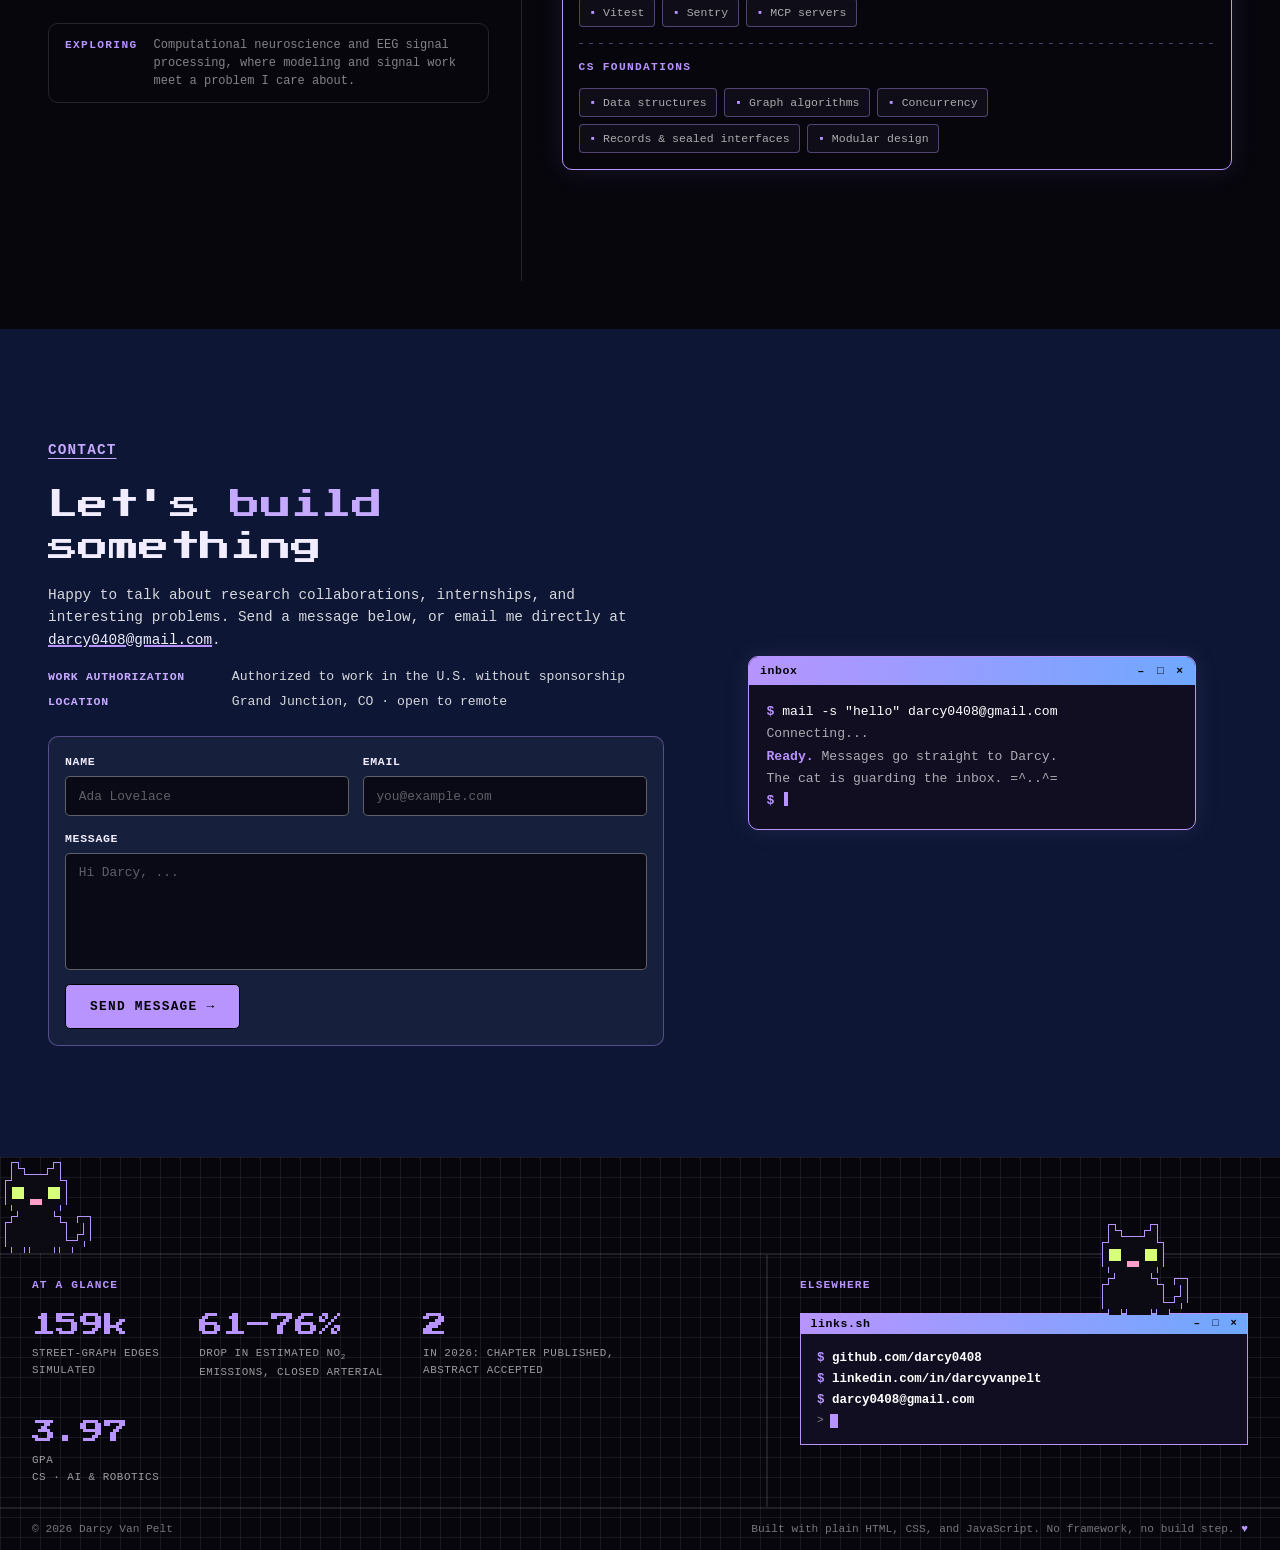
==== commit 85aa7650: "Projects: Abundara card title is now 'Abundara: Personalized Abundance Meditation' Co-Authored-By: C" ====
--- a/index.html
+++ b/index.html
@@ -294,9 +294,9 @@
                  alt="Abundara artwork: a blue crystal rising from a lotus on still water, sunrise behind it" />
           </div>
           <div class="project-card-body">
-            <h3 class="project-card-title">Abundara</h3>
+            <h3 class="project-card-title">Abundara: Personalized Abundance Meditation</h3>
             <p class="project-card-description">
-              Personalized guided-meditation app. A short questionnaire about the life you want becomes a script
+              Guided-meditation app. A short questionnaire about the life you want becomes a script
               written for you, read by the voice you choose over a layered soundscape, with singing-bowl bells placed
               where the script calls for them. Flutter app; Flask API with PostgreSQL and Redis-backed workers;
               Firebase Hosting and Railway. In private testing.
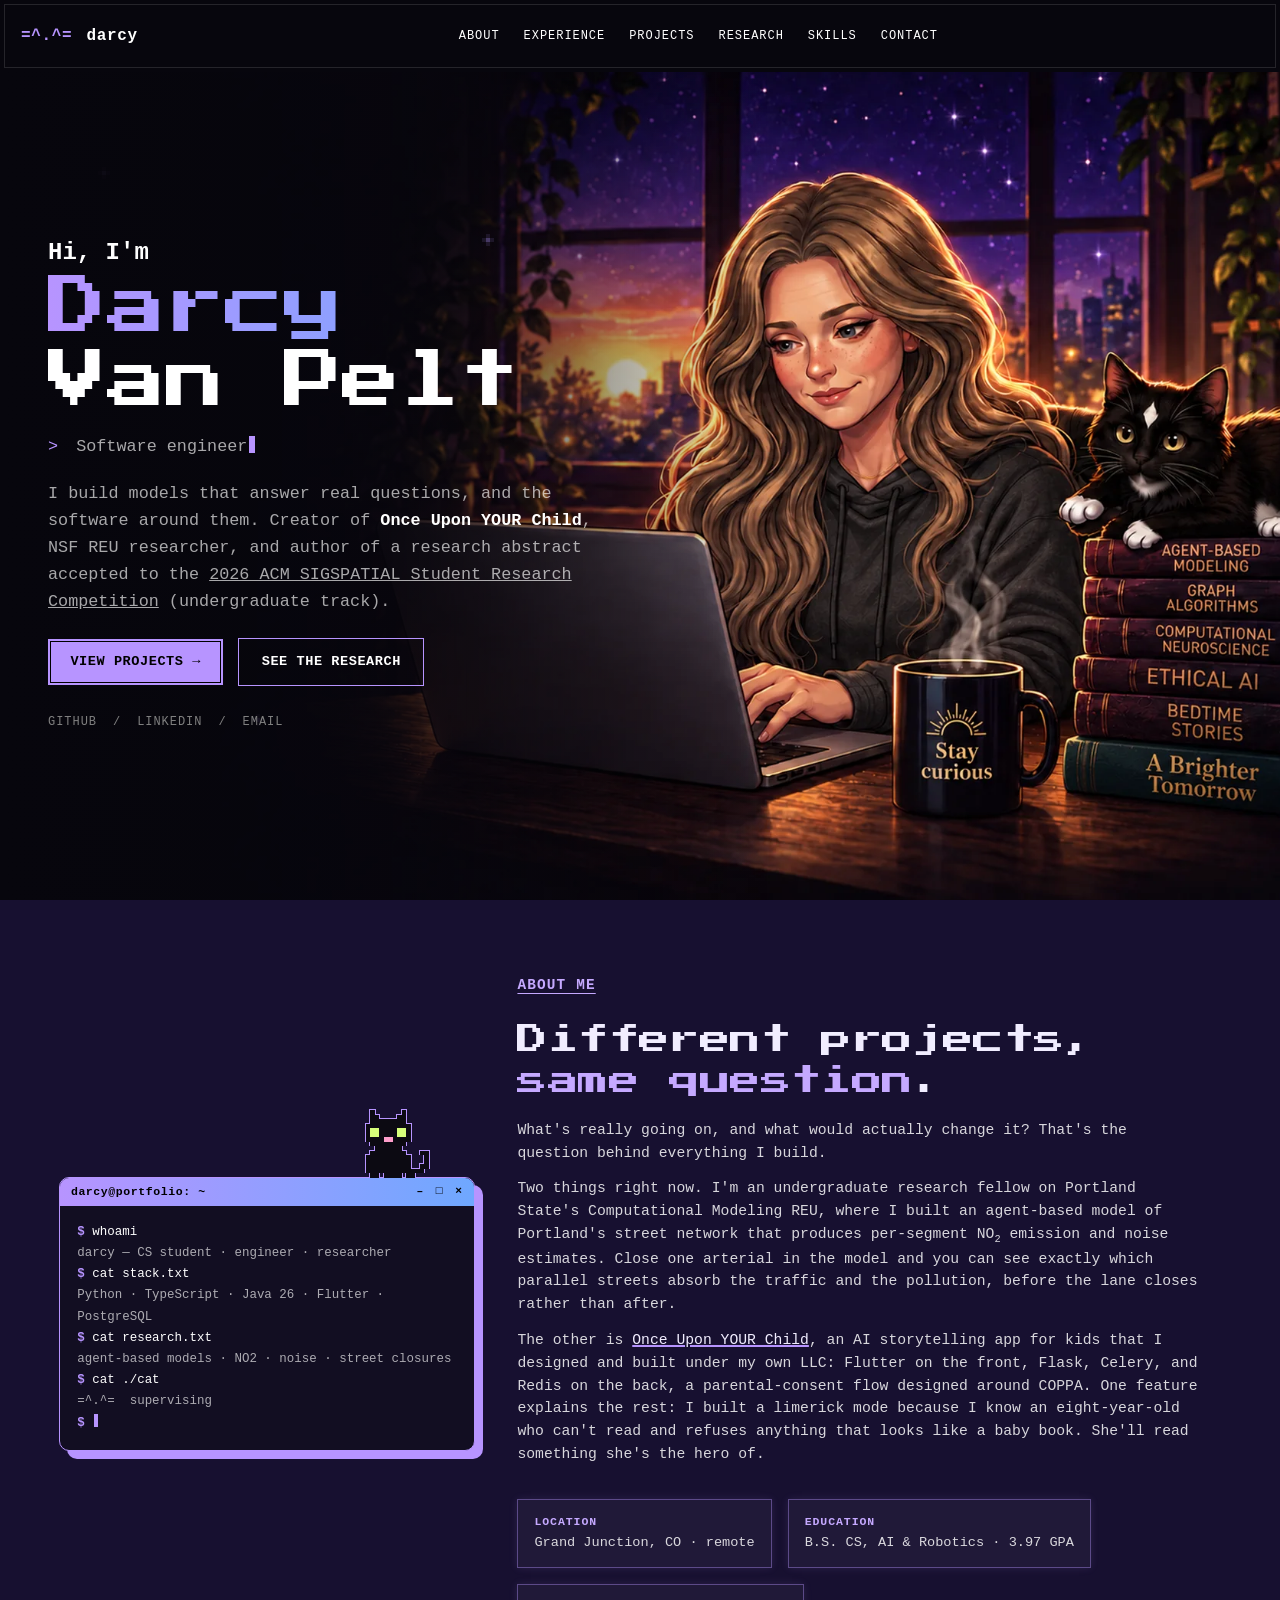
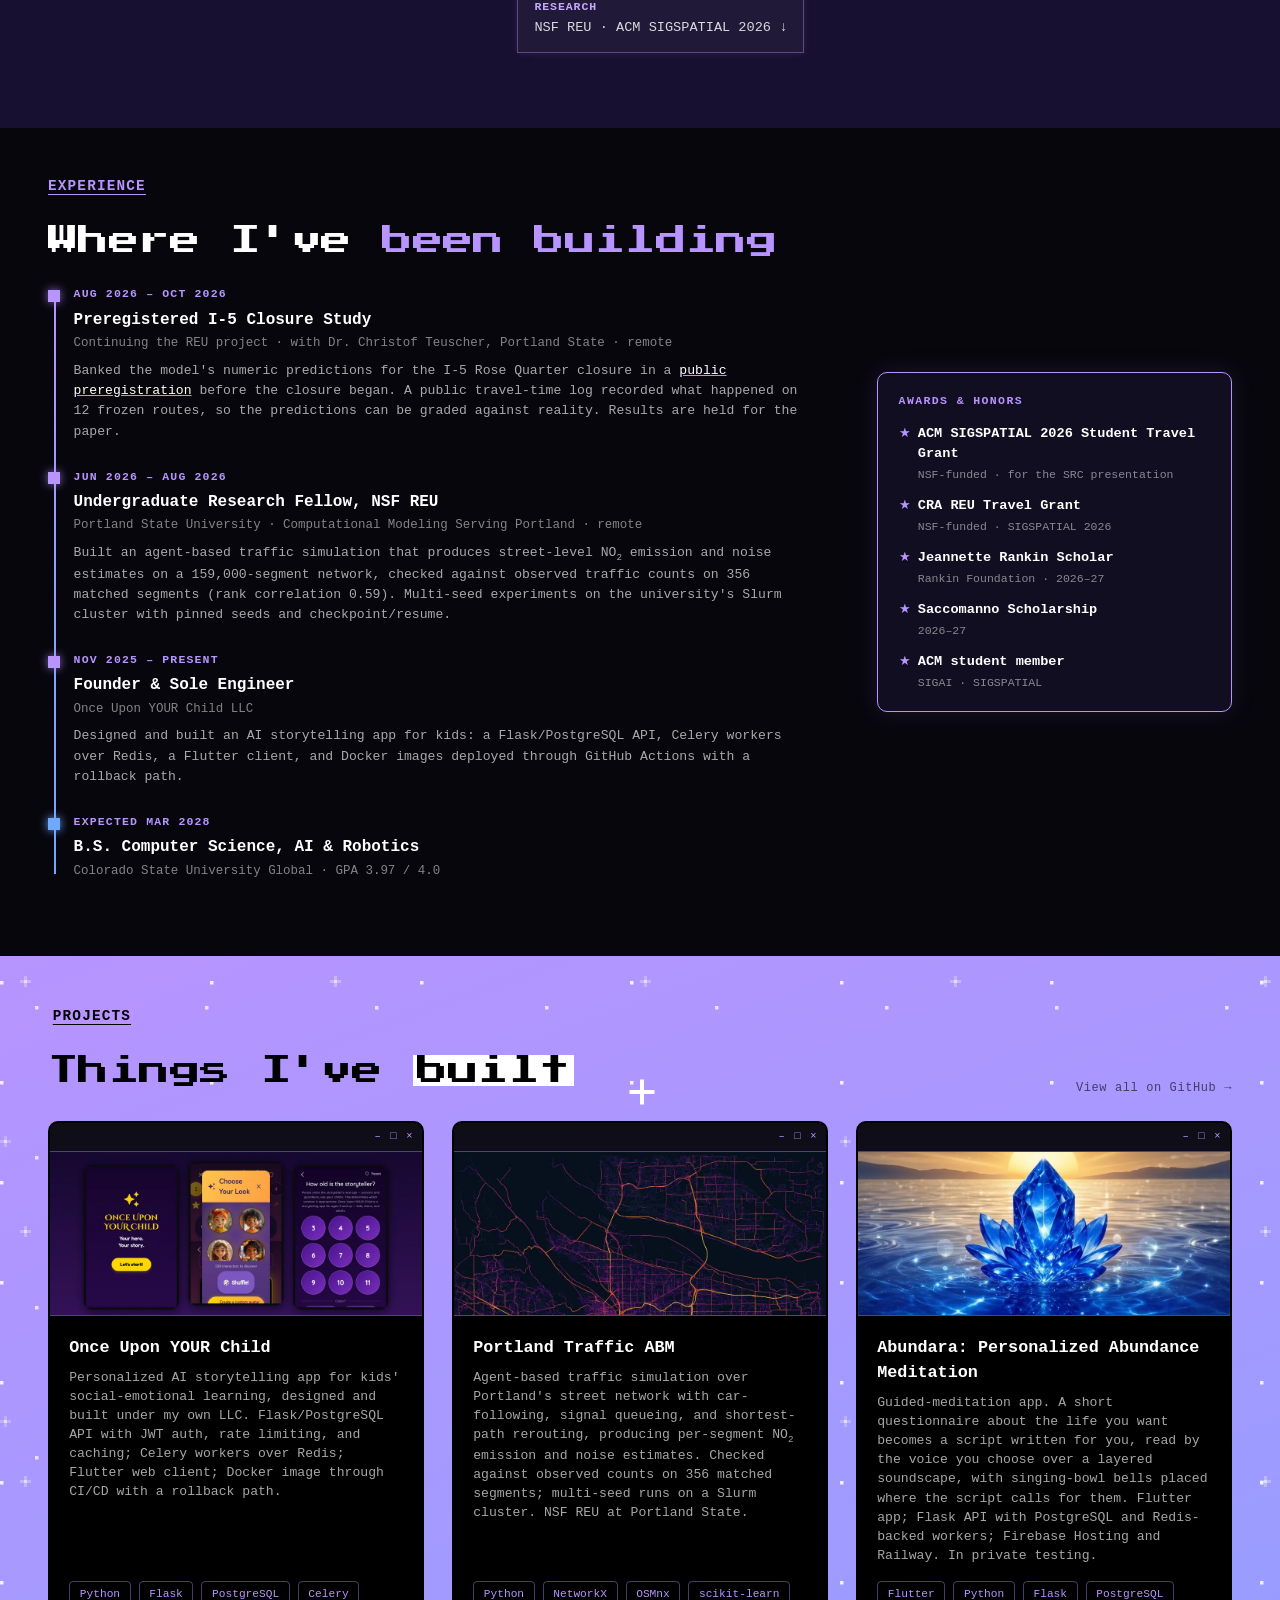
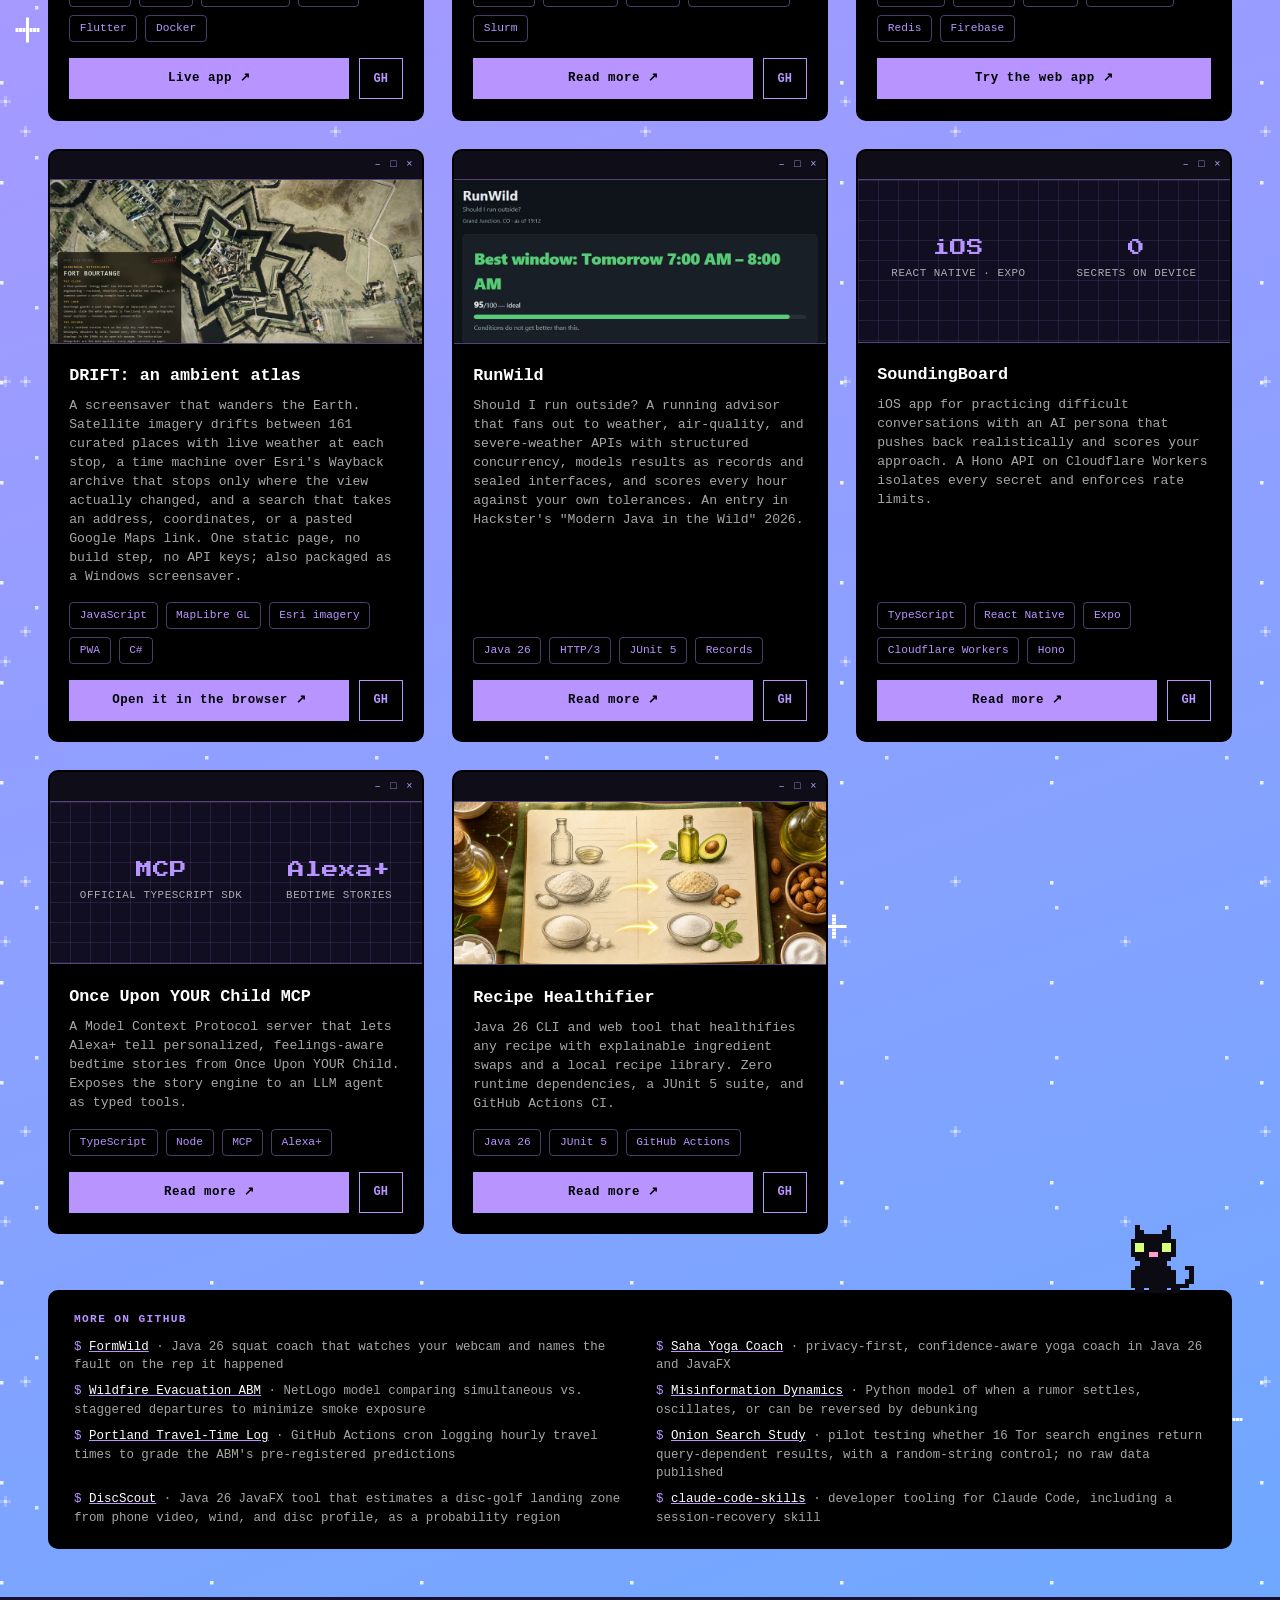
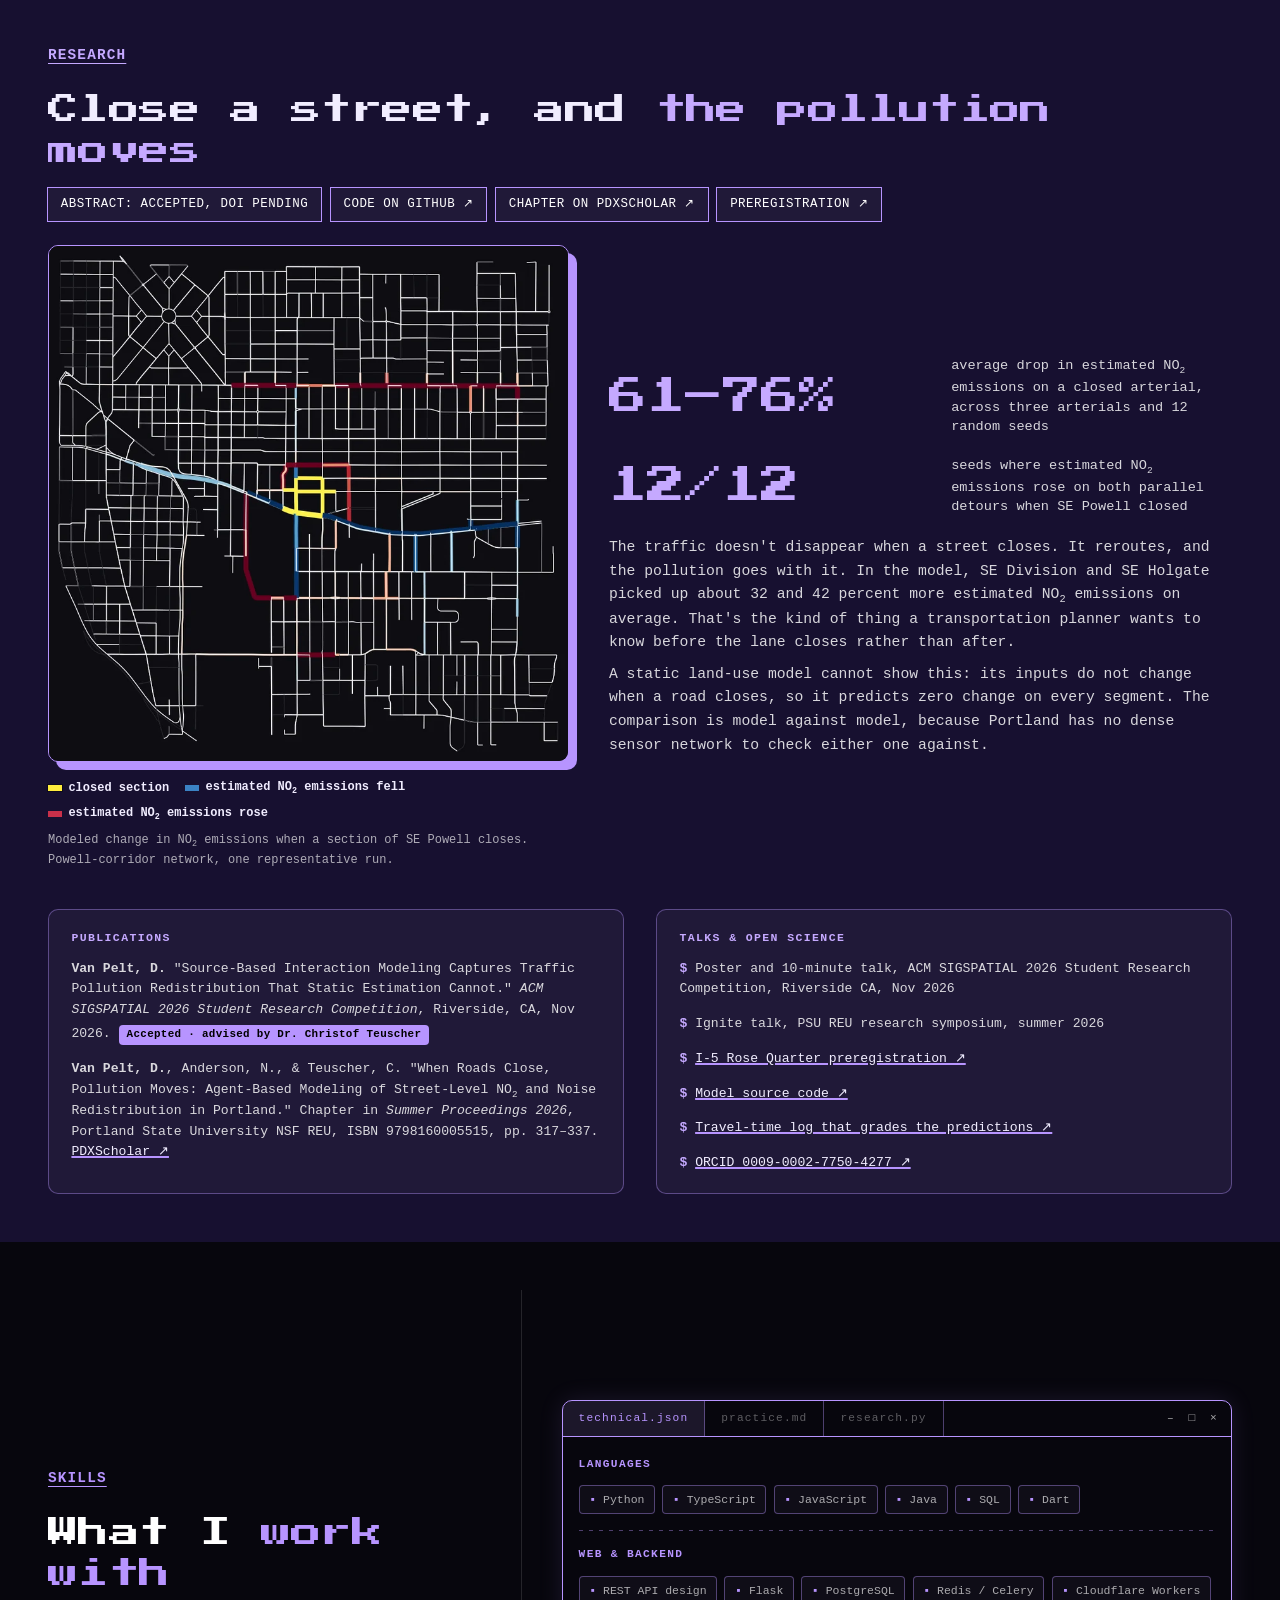
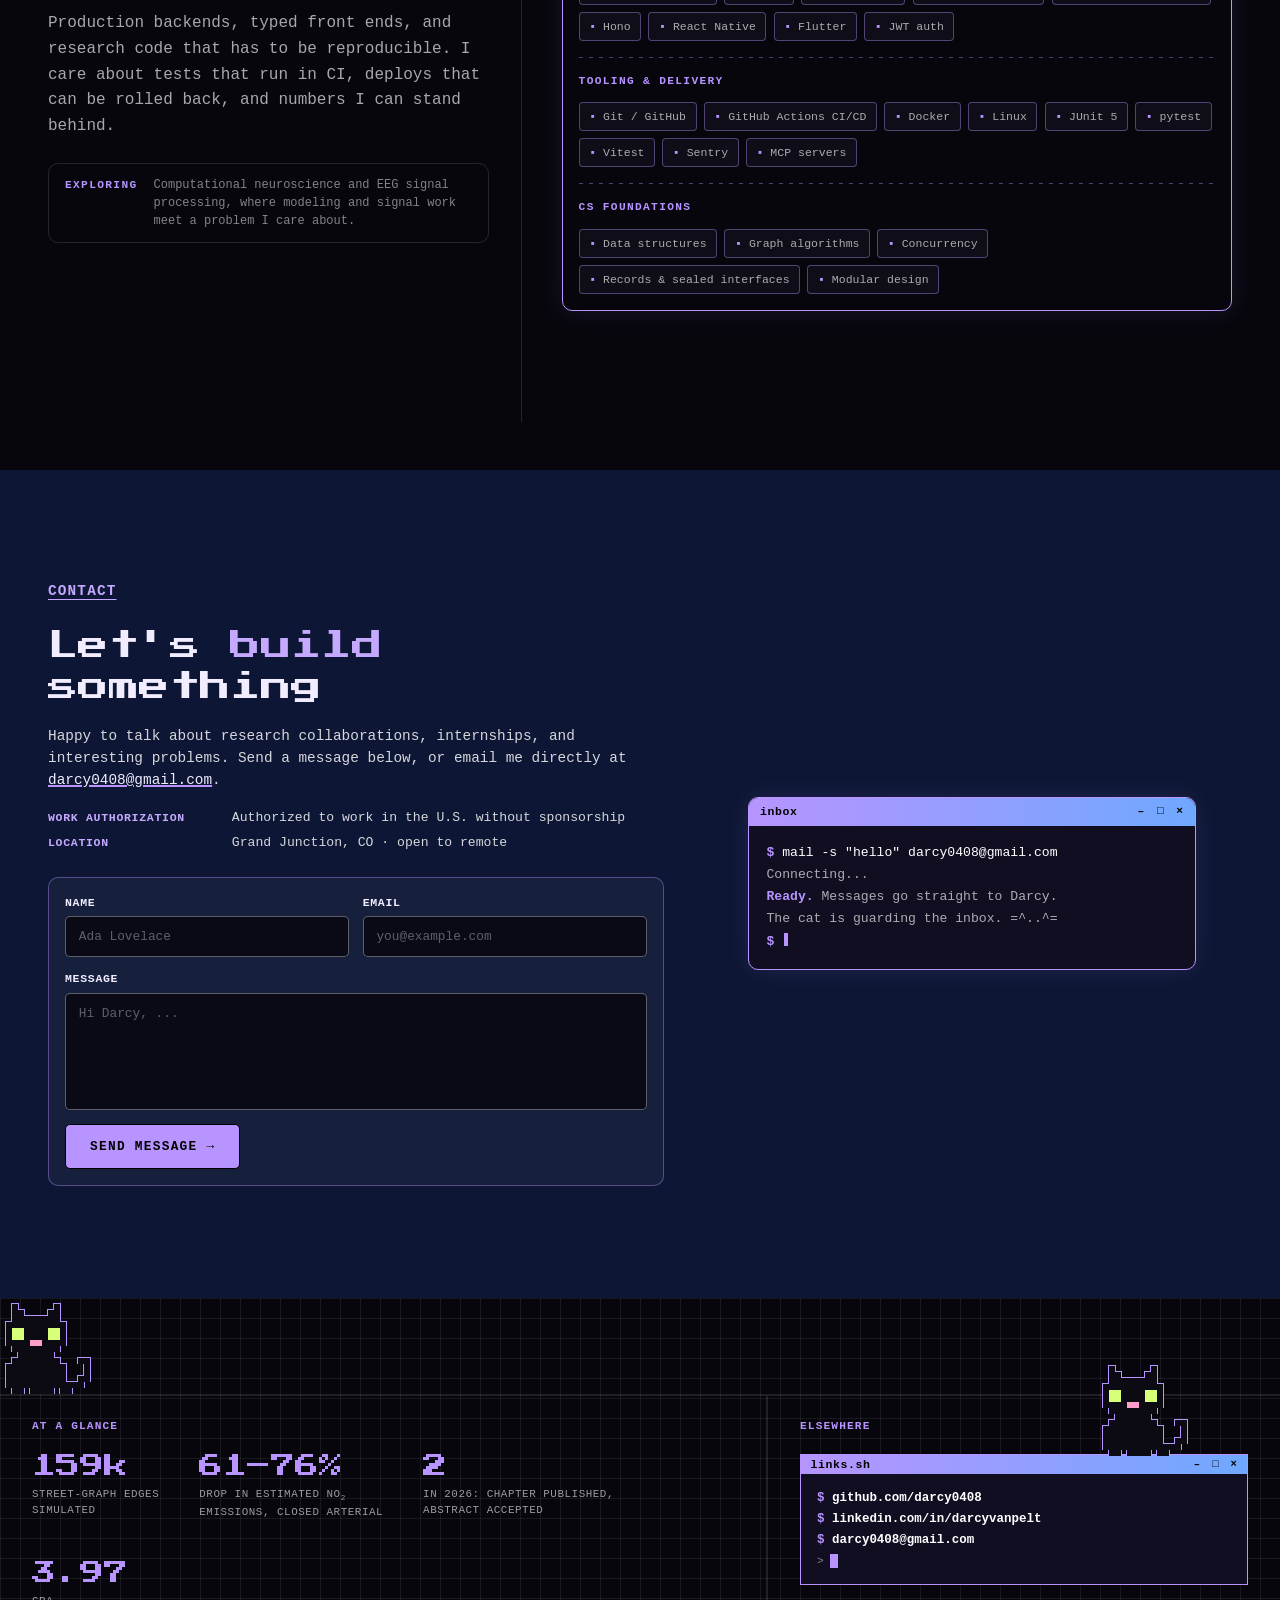
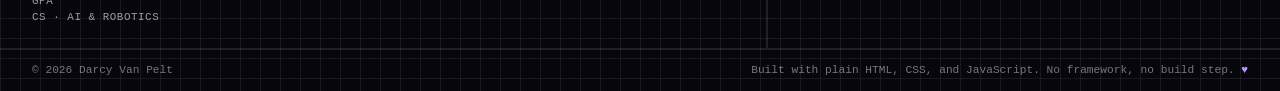
==== commit 26f4bb68: "Projects: add DRIFT card; Onion Search Study and DiscScout in More on GitHub Co-Authored-By: Claude " ====
--- a/index.html
+++ b/index.html
@@ -313,6 +313,30 @@
         <article class="project-card reveal">
           <div class="project-card-window"><span>–</span><span>□</span><span>×</span></div>
           <div class="project-card-image project-card-image--shot">
+            <img src="assets/projects/drift.webp" width="960" height="420" loading="lazy"
+                 alt="DRIFT screenshot: satellite view of the star-shaped Fort Bourtange in the Netherlands with a case-file panel open beside it" />
+          </div>
+          <div class="project-card-body">
+            <h3 class="project-card-title">DRIFT: an ambient atlas</h3>
+            <p class="project-card-description">
+              A screensaver that wanders the Earth. Satellite imagery drifts between 161 curated places with live
+              weather at each stop, a time machine over Esri's Wayback archive that stops only where the view
+              actually changed, and a search that takes an address, coordinates, or a pasted Google Maps link.
+              One static page, no build step, no API keys; also packaged as a Windows screensaver.
+            </p>
+            <ul class="project-card-stack clean-list">
+              <li class="project-card-pill">JavaScript</li><li class="project-card-pill">MapLibre GL</li><li class="project-card-pill">Esri imagery</li><li class="project-card-pill">PWA</li><li class="project-card-pill">C#</li>
+            </ul>
+            <div class="project-card-actions">
+              <a class="project-card-demo" href="https://darcy0408.github.io/drift-screensaver/" target="_blank" rel="noopener">Open it in the browser ↗</a>
+              <a class="project-card-github" href="https://github.com/darcy0408/drift-screensaver" target="_blank" rel="noopener" aria-label="GH: DRIFT on GitHub">GH</a>
+            </div>
+          </div>
+        </article>
+
+        <article class="project-card reveal">
+          <div class="project-card-window"><span>–</span><span>□</span><span>×</span></div>
+          <div class="project-card-image project-card-image--shot">
             <img src="assets/projects/runwild.webp" width="960" height="420" loading="lazy"
                  alt="RunWild dashboard recommending the best window to run tomorrow, scored 95 out of 100" />
           </div>
@@ -410,6 +434,8 @@
           <li><a href="https://github.com/darcy0408/wildfire-evacuation-abm" target="_blank" rel="noopener">Wildfire Evacuation ABM</a> · NetLogo model comparing simultaneous vs. staggered departures to minimize smoke exposure</li>
           <li><a href="https://github.com/darcy0408/misinformation-dynamics-model" target="_blank" rel="noopener">Misinformation Dynamics</a> · Python model of when a rumor settles, oscillates, or can be reversed by debunking</li>
           <li><a href="https://github.com/darcy0408/portland-traveltime-log" target="_blank" rel="noopener">Portland Travel-Time Log</a> · GitHub Actions cron logging hourly travel times to grade the ABM's pre-registered predictions</li>
+          <li><a href="https://github.com/darcy0408/onion-search-study" target="_blank" rel="noopener">Onion Search Study</a> · pilot testing whether 16 Tor search engines return query-dependent results, with a random-string control; no raw data published</li>
+          <li><a href="https://github.com/darcy0408/diskFindR" target="_blank" rel="noopener">DiscScout</a> · Java 26 JavaFX tool that estimates a disc-golf landing zone from phone video, wind, and disc profile, as a probability region</li>
           <li><a href="https://github.com/darcy0408/claude-code-skills" target="_blank" rel="noopener">claude-code-skills</a> · developer tooling for Claude Code, including a session-recovery skill</li>
         </ul>
       </div>
